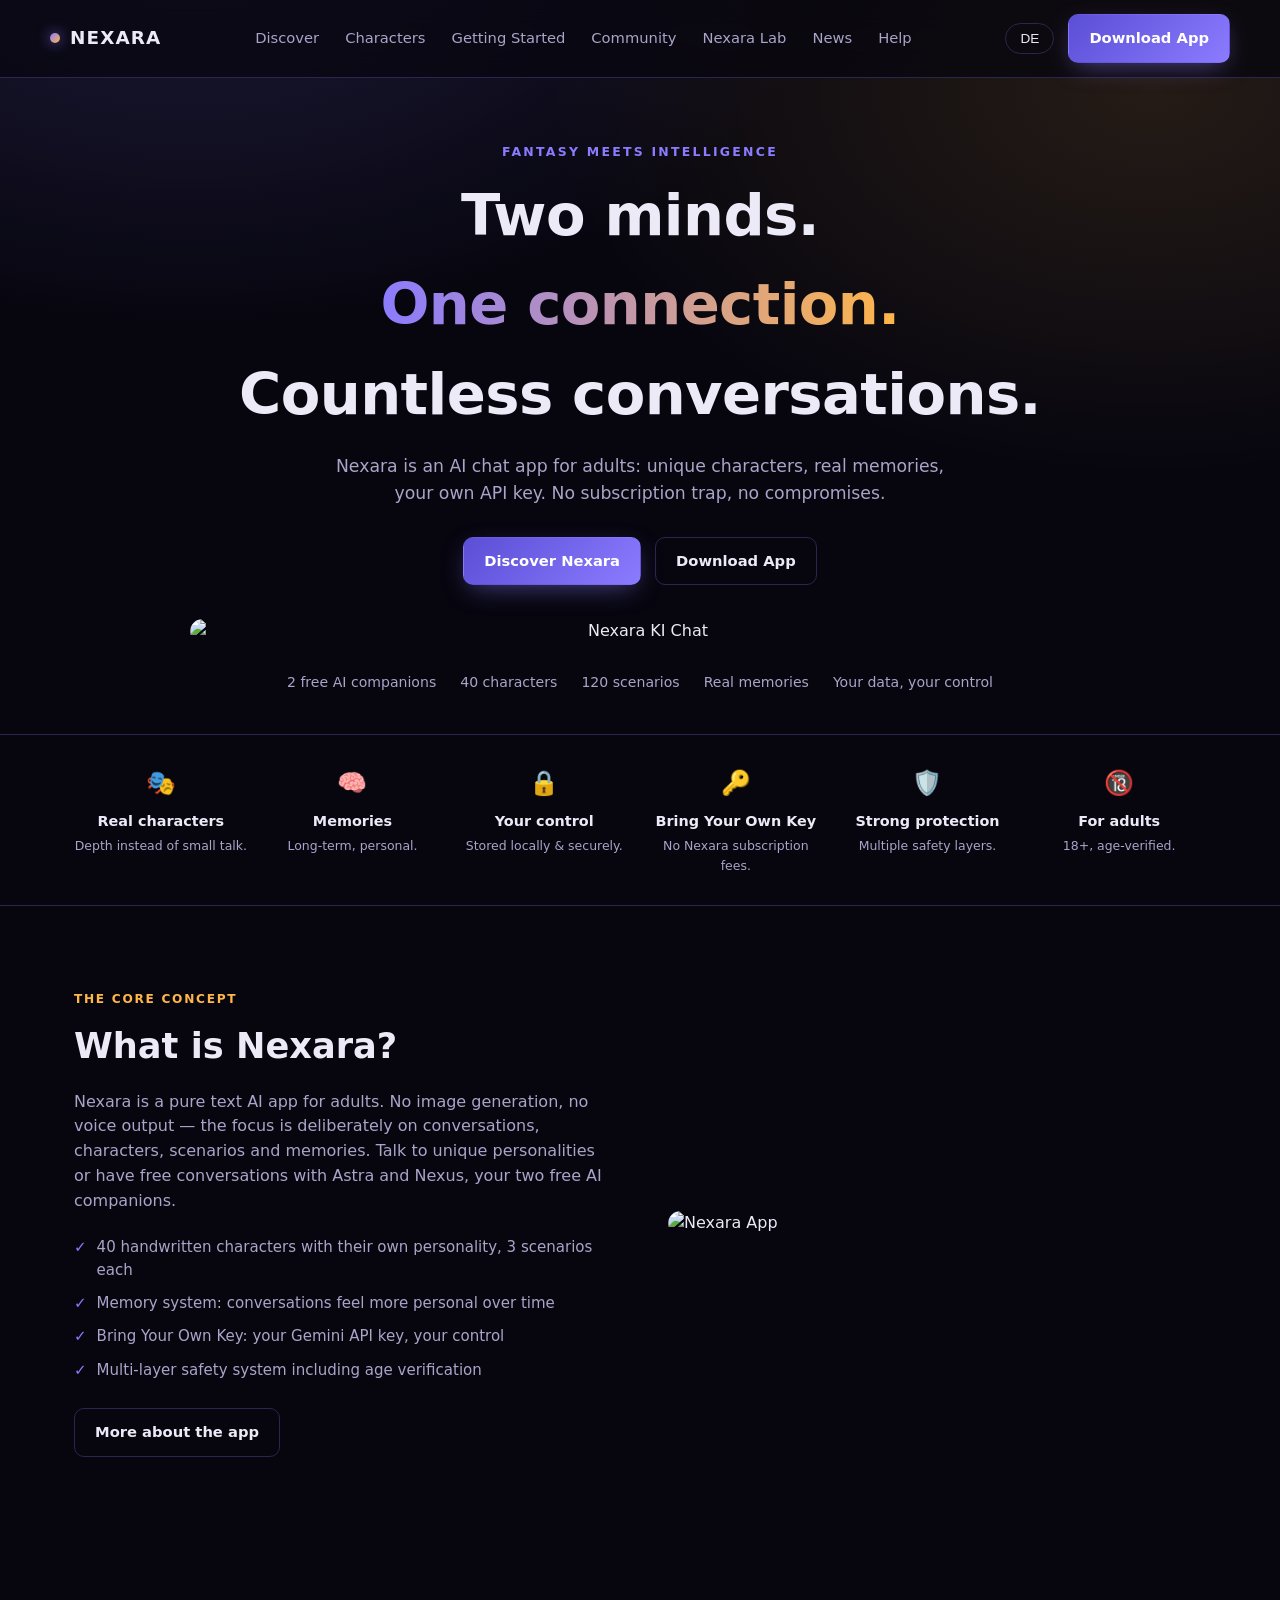
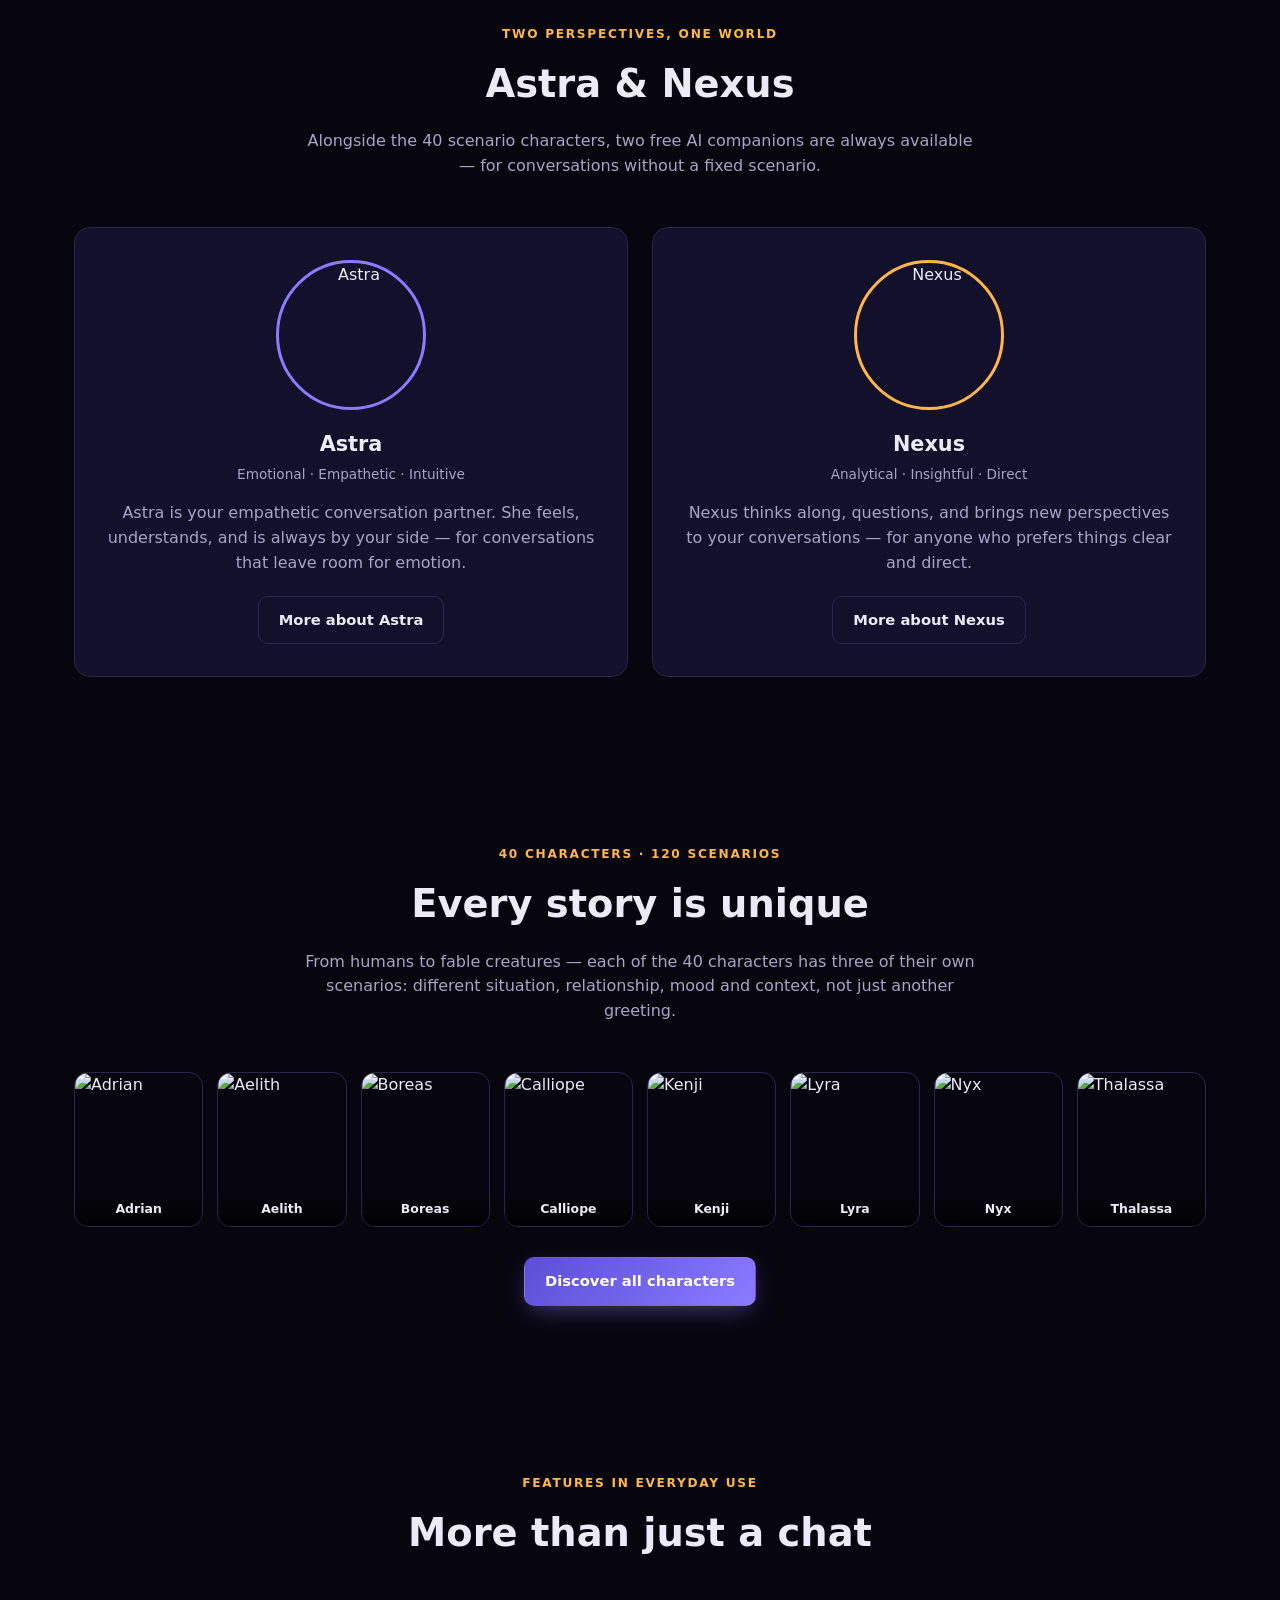
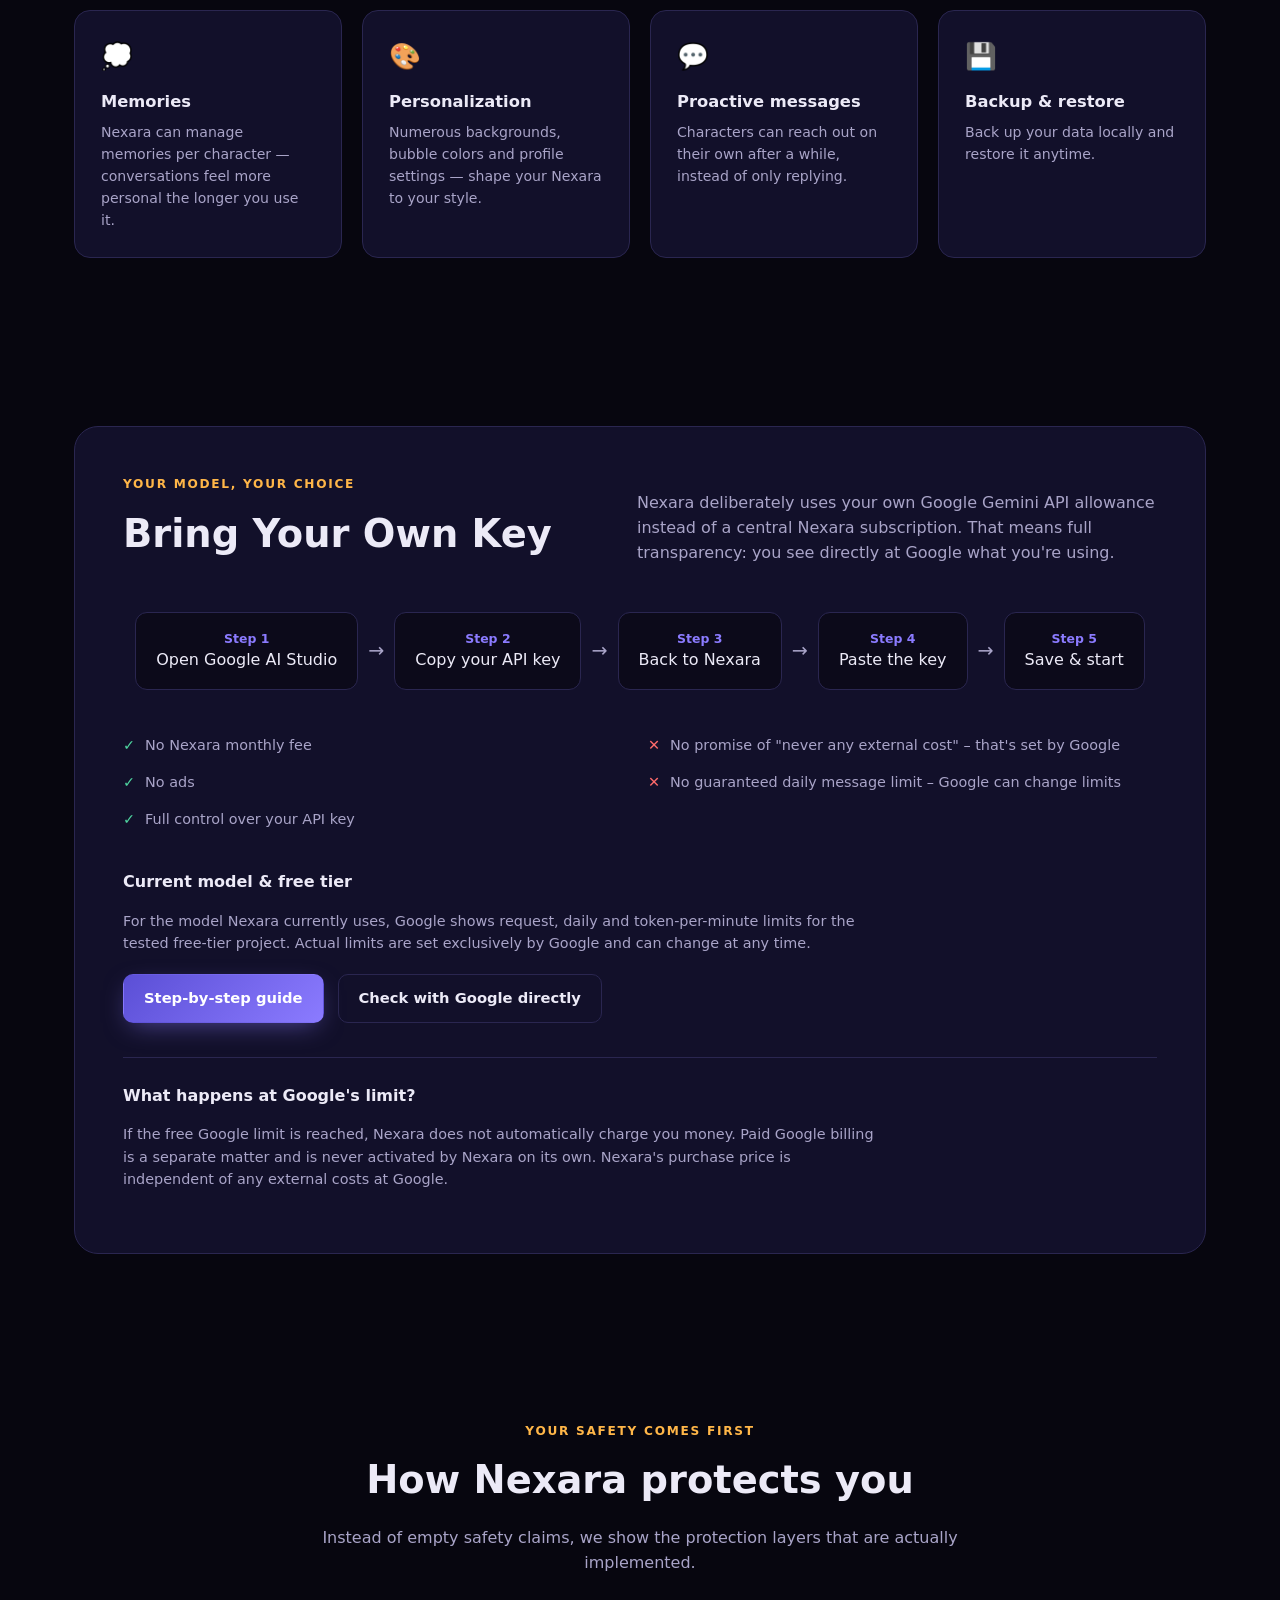
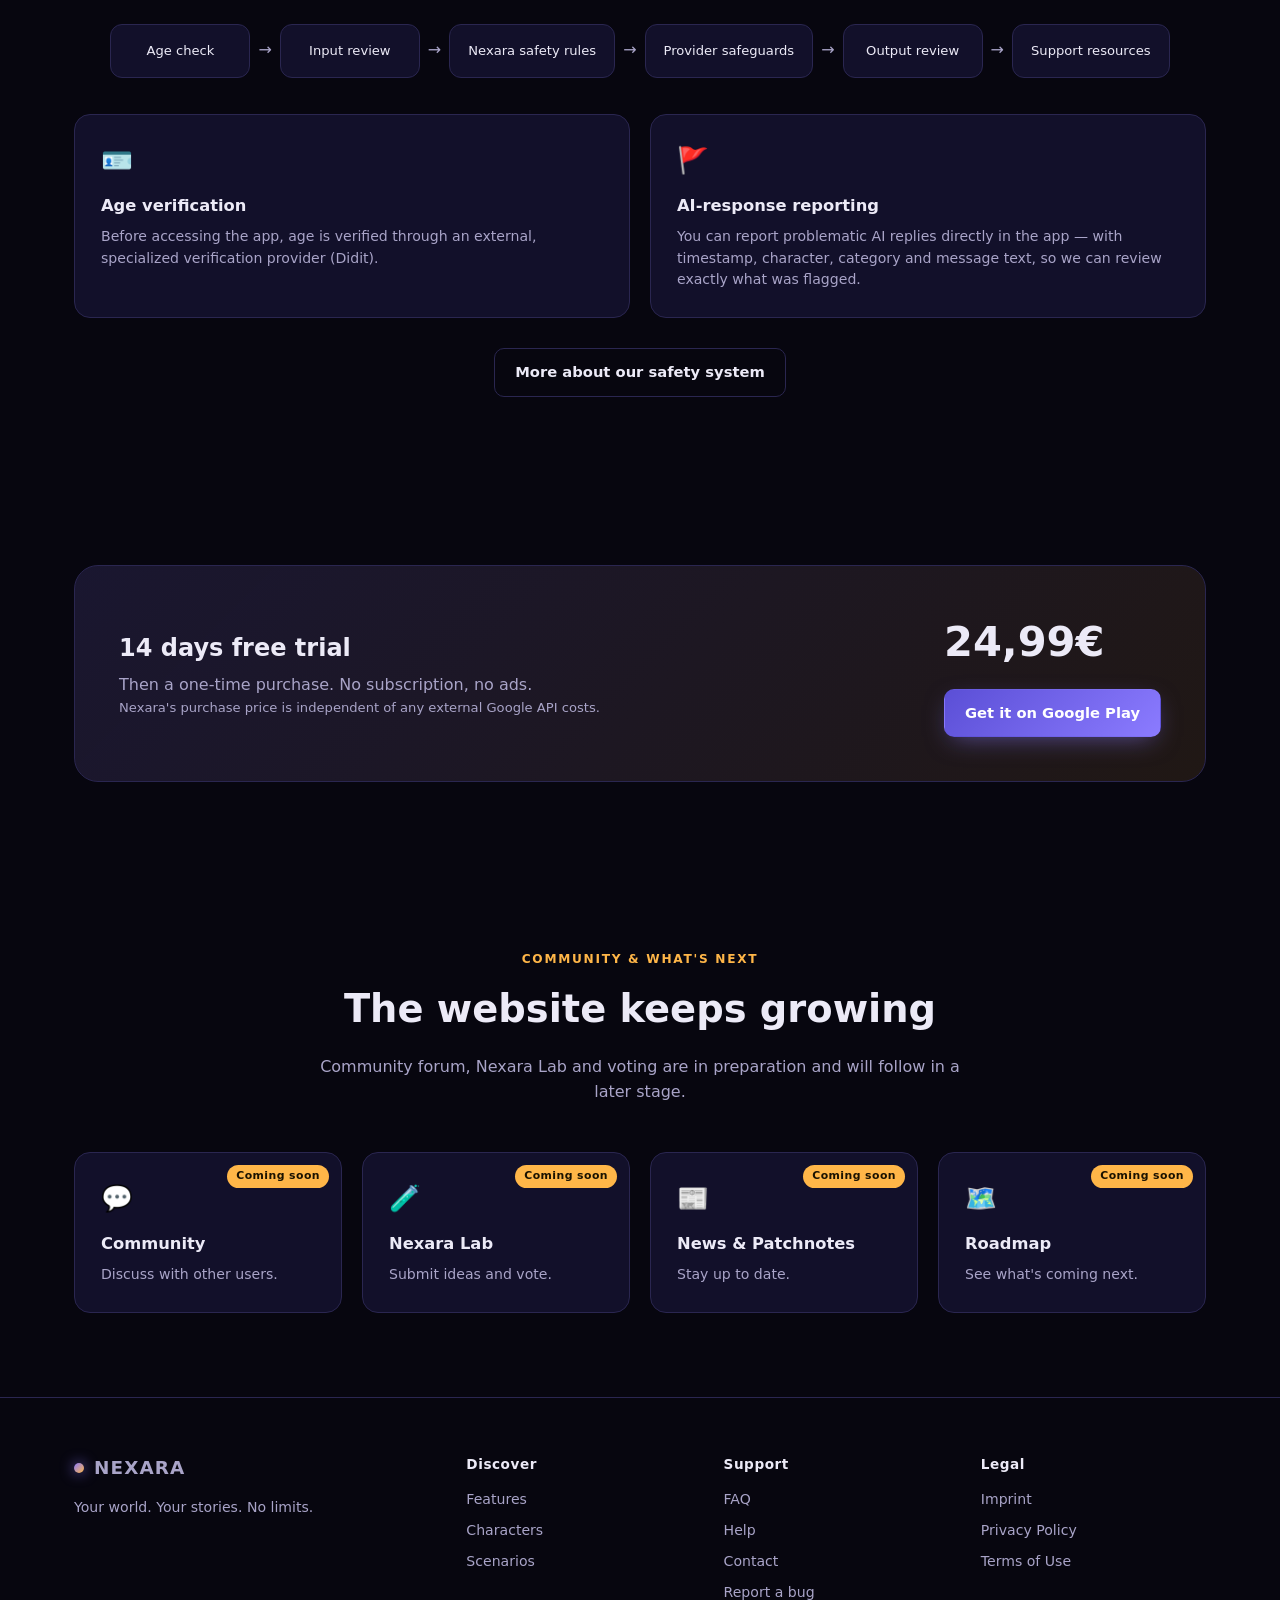
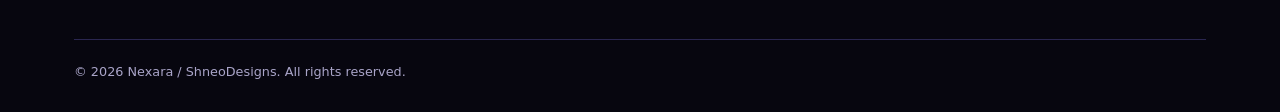
==== index.html @ d9da6be7 "Add files via upload" ====
<!DOCTYPE html>
<html lang="de">
<head>
<meta charset="UTF-8" />
<meta name="viewport" content="width=device-width, initial-scale=1.0" />
<title>Nexara KI Chat — Zwei Bewusstseine. Eine Verbindung.</title>
<meta name="description" content="Nexara ist eine KI-Chat-App für Erwachsene: 40 einzigartige Charaktere, echte Erinnerungen, dein eigener API-Key. Keine Abo-Falle, keine Kompromisse." />
<link rel="stylesheet" href="style.css" />
</head>
<body>

<!-- ================= HEADER ================= -->
<header>
  <div class="wrap nav">
    <a href="#top" class="brand"><span class="dot"></span>NEXARA</a>
    <nav class="navlinks" id="navlinks">
      <a href="#was-ist-nexara" data-i18n="nav_entdecken">Entdecken</a>
      <a href="#charaktere" data-i18n="nav_charaktere">Charaktere</a>
      <a href="#byok" data-i18n="nav_erstesch">Erste Schritte</a>
      <a href="#community" data-i18n="nav_community">Community</a>
      <a href="#community" data-i18n="nav_lab">Nexara Lab</a>
      <a href="#community" data-i18n="nav_news">News</a>
      <a href="#byok" data-i18n="nav_hilfe">Hilfe</a>
    </nav>
    <div class="navright">
      <button class="langbtn" data-lang-toggle onclick="nexaraToggleLang()">EN</button>
      <a href="#preis" class="btn btn-primary" data-i18n="nav_download">App herunterladen</a>
      <button class="burger" aria-label="Menu" onclick="document.getElementById('navlinks').classList.toggle('open')">☰</button>
    </div>
  </div>
</header>

<main id="top">

  <!-- ================= HERO ================= -->
  <section class="hero">
    <div class="wrap">
      <div class="eyebrow" data-i18n="hero_eyebrow">Fantasie trifft Intelligenz</div>
      <h1 class="title">
        <span data-i18n="hero_title_1">Zwei Bewusstseine.</span><br/>
        <span class="grad" data-i18n="hero_title_2">Eine Verbindung.</span><br/>
        <span data-i18n="hero_title_3">Unzählige Gespräche.</span>
      </h1>
      <p class="lead" data-i18n="hero_lead">Nexara ist eine KI-Chat-App für Erwachsene: einzigartige Charaktere, echte Erinnerungen, dein eigener API-Key. Keine Abo-Falle, keine Kompromisse.</p>
      <div class="hero-ctas">
        <a href="#was-ist-nexara" class="btn btn-primary" data-i18n="hero_cta_discover">Nexara entdecken</a>
        <a href="#preis" class="btn btn-ghost" data-i18n="hero_cta_download">App herunterladen</a>
      </div>
      <div class="hero-art">
        <img src="assets/hero-de.webp" data-i18n-src-de="assets/hero-de.webp" data-i18n-src-en="assets/hero-en.webp" alt="Nexara KI Chat" />
      </div>
      <div class="hero-facts">
        <span data-i18n="hero_fact_companions">2 freie KI-Gesprächspartner</span>
        <span data-i18n="hero_fact_characters">40 Charaktere</span>
        <span data-i18n="hero_fact_scenarios">120 Szenarien</span>
        <span data-i18n="hero_fact_memory">Echte Erinnerungen</span>
        <span data-i18n="hero_fact_control">Deine Daten, deine Kontrolle</span>
      </div>
    </div>
  </section>

  <!-- ================= FEATURE STRIP ================= -->
  <section class="strip">
    <div class="wrap strip-grid">
      <div class="strip-item"><div class="ic">🎭</div><h4 data-i18n="strip_1_h">Echte Charaktere</h4><p data-i18n="strip_1_p">Tiefe statt Small Talk.</p></div>
      <div class="strip-item"><div class="ic">🧠</div><h4 data-i18n="strip_2_h">Erinnerungen</h4><p data-i18n="strip_2_p">Langfristig, persönlich.</p></div>
      <div class="strip-item"><div class="ic">🔒</div><h4 data-i18n="strip_3_h">Deine Kontrolle</h4><p data-i18n="strip_3_p">Lokal & sicher gespeichert.</p></div>
      <div class="strip-item"><div class="ic">🔑</div><h4 data-i18n="strip_4_h">Bring Your Own Key</h4><p data-i18n="strip_4_p">Keine Nexara-Abogebühren.</p></div>
      <div class="strip-item"><div class="ic">🛡️</div><h4 data-i18n="strip_5_h">Strenger Schutz</h4><p data-i18n="strip_5_p">Mehrere Sicherheitsebenen.</p></div>
      <div class="strip-item"><div class="ic">🔞</div><h4 data-i18n="strip_6_h">Für Erwachsene</h4><p data-i18n="strip_6_p">18+, altersverifiziert.</p></div>
    </div>
  </section>

  <!-- ================= WAS IST NEXARA ================= -->
  <section class="section" id="was-ist-nexara">
    <div class="wrap split">
      <div>
        <div class="kicker" data-i18n="what_kicker">Das Grundkonzept</div>
        <h2 data-i18n="what_h">Was ist Nexara?</h2>
        <p data-i18n="what_p">Nexara ist eine reine Text-KI-App für Erwachsene. Keine Bildgenerierung, keine Sprachausgabe – der Fokus liegt bewusst auf Gesprächen, Charakteren, Szenarien und Erinnerungen. Du sprichst mit einzigartigen Persönlichkeiten oder führst freie Gespräche mit Astra und Nexus, deinen beiden freien KI-Begleitern.</p>
        <ul class="checklist">
          <li data-i18n="what_li_1">40 handgeschriebene Charaktere mit eigener Persönlichkeit, je 3 Szenarien</li>
          <li data-i18n="what_li_2">Erinnerungssystem: Gespräche wirken über längere Nutzung persönlicher</li>
          <li data-i18n="what_li_3">Bring Your Own Key: dein Gemini-API-Key, deine Kontrolle</li>
          <li data-i18n="what_li_4">Mehrstufiges Sicherheitssystem inkl. Altersverifikation</li>
        </ul>
        <a href="#funktionen" class="btn btn-ghost" data-i18n="what_cta">Mehr über die App</a>
      </div>
      <div>
        <img src="assets/astra.webp" alt="Nexara App" style="border-radius:20px;" />
      </div>
    </div>
  </section>

  <!-- ================= ASTRA & NEXUS DUO ================= -->
  <section class="section">
    <div class="wrap">
      <div class="section-head">
        <div class="kicker" data-i18n="duo_kicker">Zwei Perspektiven, eine Welt</div>
        <h2 class="h" data-i18n="duo_h">Astra & Nexus</h2>
        <p data-i18n="duo_p">Neben den 40 Szenario-Charakteren stehen dir zwei freie KI-Gesprächspartner jederzeit zur Verfügung – für Gespräche ganz ohne festes Szenario.</p>
      </div>
      <div class="duo">
        <div class="duo-card astra">
          <img src="assets/astra.webp" alt="Astra" />
          <h3>Astra</h3>
          <div class="tag" data-i18n="astra_tag">Emotional · Empathisch · Intuitiv</div>
          <p data-i18n="astra_p">Astra ist deine einfühlsame Gesprächspartnerin. Sie fühlt, versteht und ist immer an deiner Seite – für Gespräche, die Raum für Gefühle lassen.</p>
          <a href="#" class="btn btn-ghost" data-i18n="duo_cta_astra">Mehr über Astra</a>
        </div>
        <div class="duo-card nexus">
          <img src="assets/nexus.webp" alt="Nexus" />
          <h3>Nexus</h3>
          <div class="tag" data-i18n="nexus_tag">Analytisch · Tiefgründig · Direkt</div>
          <p data-i18n="nexus_p">Nexus denkt mit, hinterfragt und bringt neue Perspektiven in eure Gespräche – für alle, die es lieber klar und direkt mögen.</p>
          <a href="#" class="btn btn-ghost" data-i18n="duo_cta_nexus">Mehr über Nexus</a>
        </div>
      </div>
    </div>
  </section>

  <!-- ================= CHARACTER GALLERY ================= -->
  <section class="section" id="charaktere">
    <div class="wrap">
      <div class="section-head">
        <div class="kicker" data-i18n="gal_kicker">40 Charaktere · 120 Szenarien</div>
        <h2 class="h" data-i18n="gal_h">Jede Geschichte einzigartig</h2>
        <p data-i18n="gal_p">Von Menschen bis Fabelwesen – jeder der 40 Charaktere hat drei eigene Szenarien: unterschiedliche Situation, Beziehung, Stimmung und Gesprächskontext, nicht nur ein anderer Begrüßungssatz.</p>
      </div>
      <div class="gallery">
        <div class="gcard"><img src="assets/characters/adrian.webp" alt="Adrian" /><div class="name">Adrian</div></div>
        <div class="gcard"><img src="assets/characters/aelith.webp" alt="Aelith" /><div class="name">Aelith</div></div>
        <div class="gcard"><img src="assets/characters/boreas.webp" alt="Boreas" /><div class="name">Boreas</div></div>
        <div class="gcard"><img src="assets/characters/calliope.webp" alt="Calliope" /><div class="name">Calliope</div></div>
        <div class="gcard"><img src="assets/characters/kenji.webp" alt="Kenji" /><div class="name">Kenji</div></div>
        <div class="gcard"><img src="assets/characters/lyra.webp" alt="Lyra" /><div class="name">Lyra</div></div>
        <div class="gcard"><img src="assets/characters/nyx.webp" alt="Nyx" /><div class="name">Nyx</div></div>
        <div class="gcard"><img src="assets/characters/thalassa.webp" alt="Thalassa" /><div class="name">Thalassa</div></div>
      </div>
      <div class="center">
        <a href="#" class="btn btn-primary" data-i18n="gal_cta">Alle Charaktere entdecken</a>
      </div>
    </div>
  </section>

  <!-- ================= APP FEATURES ================= -->
  <section class="section" id="funktionen">
    <div class="wrap">
      <div class="section-head">
        <div class="kicker" data-i18n="feat_kicker">Funktionen im Alltag</div>
        <h2 class="h" data-i18n="feat_h">Mehr als nur ein Chat</h2>
      </div>
      <div class="cards4">
        <div class="card"><div class="ic">💭</div><h4 data-i18n="feat_1_h">Erinnerungen</h4><p data-i18n="feat_1_p">Nexara kann Erinnerungen zu Charakteren verwalten – Gespräche wirken dadurch über längere Nutzung persönlicher.</p></div>
        <div class="card"><div class="ic">🎨</div><h4 data-i18n="feat_2_h">Personalisierung</h4><p data-i18n="feat_2_p">Zahlreiche Hintergründe, Sprechblasenfarben und Profileinstellungen – gestalte dein Nexara nach deinem Stil.</p></div>
        <div class="card"><div class="ic">💬</div><h4 data-i18n="feat_3_h">Proaktive Nachrichten</h4><p data-i18n="feat_3_p">Charaktere können sich nach einer Weile von selbst melden, statt nur zu antworten.</p></div>
        <div class="card"><div class="ic">💾</div><h4 data-i18n="feat_4_h">Backup & Wiederherstellung</h4><p data-i18n="feat_4_p">Deine Daten lokal sichern und jederzeit wiederherstellen.</p></div>
      </div>
    </div>
  </section>

  <!-- ================= BYOK ================= -->
  <section class="section" id="byok">
    <div class="wrap">
      <div class="byok">
        <div class="byok-top">
          <div>
            <div class="kicker" data-i18n="byok_kicker">Dein Modell, deine Entscheidung</div>
            <h2 class="h" data-i18n="byok_h">Bring Your Own Key</h2>
          </div>
          <p data-i18n="byok_p">Nexara nutzt bewusst dein eigenes Google-Gemini-API-Guthaben statt eines zentralen Nexara-Abos. Das bedeutet volle Transparenz: du siehst direkt bei Google, was du nutzt.</p>
        </div>

        <div class="flow">
          <div class="step"><div class="n" data-i18n="byok_step1_n">Schritt 1</div><div data-i18n="byok_step1">Google AI Studio öffnen</div></div>
          <div class="arrow">→</div>
          <div class="step"><div class="n" data-i18n="byok_step2_n">Schritt 2</div><div data-i18n="byok_step2">API-Key kopieren</div></div>
          <div class="arrow">→</div>
          <div class="step"><div class="n" data-i18n="byok_step3_n">Schritt 3</div><div data-i18n="byok_step3">Zurück zu Nexara</div></div>
          <div class="arrow">→</div>
          <div class="step"><div class="n" data-i18n="byok_step4_n">Schritt 4</div><div data-i18n="byok_step4">Key einfügen</div></div>
          <div class="arrow">→</div>
          <div class="step"><div class="n" data-i18n="byok_step5_n">Schritt 5</div><div data-i18n="byok_step5">Speichern & starten</div></div>
        </div>

        <!-- Platzhalter: BYOK-Tutorial-Video wird ganz am Schluss des Projekts ergänzt -->
        <!-- TODO(letzter Schritt): Hier kommt das Erklärvideo "API-Key richtig einrichten" rein -->

        <div class="byok-grid">
          <div>
            <p class="check-ok" data-i18n="byok_ok_1">Keine Nexara-Monatsgebühr</p>
            <p class="check-ok" data-i18n="byok_ok_2">Keine Werbung</p>
            <p class="check-ok" data-i18n="byok_ok_3">Volle Kontrolle über deinen API-Key</p>
          </div>
          <div>
            <p class="check-bad" data-i18n="byok_bad_1">Kein Versprechen "niemals externe Kosten" – das legt Google fest</p>
            <p class="check-bad" data-i18n="byok_bad_2">Kein garantiertes tägliches Nachrichtenlimit – Google kann Limits ändern</p>
          </div>
        </div>

        <h4 data-i18n="byok_limits_h" style="margin:0 0 8px;">Aktuelles Modell & Free-Tier</h4>
        <p style="color:var(--text-dim);font-size:.9rem;max-width:760px;" data-i18n="byok_limits_p">Für das aktuell von Nexara verwendete Modell zeigt Google für das getestete Free-Tier-Projekt derzeit Grenzwerte für Anfragen pro Minute, pro Tag und Tokens pro Minute. Die tatsächlichen Limits werden ausschließlich von Google festgelegt und können sich jederzeit ändern.</p>

        <div class="byok-links" style="margin-top:20px;">
          <a href="#" class="btn btn-primary" data-i18n="byok_cta_guide">Schritt-für-Schritt-Anleitung</a>
          <a href="https://ai.google.dev/gemini-api/docs/rate-limits" target="_blank" rel="noopener" class="btn btn-ghost" data-i18n="byok_cta_google">Bei Google nachlesen</a>
        </div>

        <div style="margin-top:34px;border-top:1px solid var(--border);padding-top:26px;">
          <h4 data-i18n="byok_costs_h" style="margin:0 0 8px;">Was passiert bei erreichtem Google-Limit?</h4>
          <p style="color:var(--text-dim);font-size:.9rem;max-width:760px;" data-i18n="byok_costs_p">Ist das kostenlose Google-Limit erreicht, bucht Nexara nicht automatisch Geld ab. Eine kostenpflichtige Google-Abrechnung (Paid Tier) ist ein separates Thema und wird von Nexara nicht selbstständig aktiviert. Der Nexara-Kaufpreis ist unabhängig von möglichen externen Kosten bei Google.</p>
        </div>
      </div>
    </div>
  </section>

  <!-- ================= SECURITY ================= -->
  <section class="section" id="sicherheit">
    <div class="wrap">
      <div class="section-head">
        <div class="kicker" data-i18n="sec_kicker">Dein Schutz hat Priorität</div>
        <h2 class="h" data-i18n="sec_h">Wie Nexara dich schützt</h2>
        <p data-i18n="sec_p">Statt leerer Sicherheitsversprechen zeigen wir die tatsächlich implementierten Schutzebenen.</p>
      </div>

      <div class="chain">
        <div class="node" data-i18n="sec_n1">Altersprüfung</div><div class="conn">→</div>
        <div class="node" data-i18n="sec_n2">Eingabeprüfung</div><div class="conn">→</div>
        <div class="node" data-i18n="sec_n3">Nexara-Sicherheitsregeln</div><div class="conn">→</div>
        <div class="node" data-i18n="sec_n4">Provider-Schutzmechanismen</div><div class="conn">→</div>
        <div class="node" data-i18n="sec_n5">Ausgabeprüfung</div><div class="conn">→</div>
        <div class="node" data-i18n="sec_n6">Hilfsangebote</div>
      </div>

      <div class="cards2">
        <div class="card">
          <div class="ic">🪪</div>
          <h4 data-i18n="sec_card1_h">Altersverifikation</h4>
          <p data-i18n="sec_card1_p">Vor dem Zugang zur App erfolgt eine Altersprüfung über einen externen, spezialisierten Verifikationsanbieter (Didit).</p>
        </div>
        <div class="card">
          <div class="ic">🚩</div>
          <h4 data-i18n="sec_card2_h">Meldesystem für KI-Antworten</h4>
          <p data-i18n="sec_card2_p">Du kannst problematische KI-Antworten direkt in der App melden – mit Zeitstempel, Charakter, Kategorie und Nachrichtentext, damit wir nachvollziehen können, was beanstandet wurde.</p>
        </div>
      </div>

      <div class="center" style="margin-top:30px;">
        <a href="#" class="btn btn-ghost" data-i18n="sec_cta">Mehr über unser Sicherheitssystem</a>
      </div>
    </div>
  </section>

  <!-- ================= PRICING ================= -->
  <section class="section" id="preis">
    <div class="wrap">
      <div class="price-box">
        <div class="price-left">
          <h3 data-i18n="price_h">14 Tage kostenlos testen</h3>
          <p data-i18n="price_p">Danach einmalig kaufen. Kein Abo, keine Werbung.</p>
          <p class="price-note" data-i18n="price_note">Nexara-Kaufpreis unabhängig von möglichen externen Google-API-Kosten.</p>
        </div>
        <div>
          <div class="price-num">24,99€</div>
          <a href="#" class="btn btn-primary" style="margin-top:14px;" data-i18n="price_cta">Jetzt bei Google Play</a>
        </div>
      </div>
    </div>
  </section>

  <!-- ================= COMMUNITY TEASER ================= -->
  <section class="section" id="community">
    <div class="wrap">
      <div class="section-head">
        <div class="kicker" data-i18n="comm_kicker">Community & Ausblick</div>
        <h2 class="h" data-i18n="comm_h">Die Website wächst mit</h2>
        <p data-i18n="comm_p">Community-Forum, Nexara Lab und Abstimmungen sind in Vorbereitung und folgen in einer späteren Ausbaustufe.</p>
      </div>
      <div class="cards4">
        <div class="card" style="position:relative;">
          <span class="soon" data-i18n="comm_soon">Bald verfügbar</span>
          <div class="ic">💬</div><h4 data-i18n="comm_1_h">Community</h4><p data-i18n="comm_1_p">Diskutiere mit anderen Nutzern.</p>
        </div>
        <div class="card" style="position:relative;">
          <span class="soon" data-i18n="comm_soon">Bald verfügbar</span>
          <div class="ic">🧪</div><h4 data-i18n="comm_2_h">Nexara Lab</h4><p data-i18n="comm_2_p">Reiche Ideen ein und stimme ab.</p>
        </div>
        <div class="card" style="position:relative;">
          <span class="soon" data-i18n="comm_soon">Bald verfügbar</span>
          <div class="ic">📰</div><h4 data-i18n="comm_3_h">News & Patchnotes</h4><p data-i18n="comm_3_p">Bleib auf dem neuesten Stand.</p>
        </div>
        <div class="card" style="position:relative;">
          <span class="soon" data-i18n="comm_soon">Bald verfügbar</span>
          <div class="ic">🗺️</div><h4 data-i18n="comm_4_h">Roadmap</h4><p data-i18n="comm_4_p">Sieh, was als Nächstes kommt.</p>
        </div>
      </div>
    </div>
  </section>

</main>

<!-- ================= FOOTER ================= -->
<footer>
  <div class="wrap">
    <div class="fgrid">
      <div>
        <div class="brand" style="margin-bottom:10px;"><span class="dot"></span>NEXARA</div>
        <p data-i18n="foot_tagline">Deine Welt. Deine Geschichten. Keine Grenzen.</p>
      </div>
      <div>
        <h5 data-i18n="foot_nav_h">Entdecken</h5>
        <ul>
          <li><a href="#funktionen" data-i18n="foot_features">Features</a></li>
          <li><a href="#charaktere" data-i18n="foot_characters">Charaktere</a></li>
          <li><a href="#charaktere" data-i18n="foot_scenarios">Szenarien</a></li>
        </ul>
      </div>
      <div>
        <h5 data-i18n="foot_support_h">Support</h5>
        <ul>
          <li><a href="#" data-i18n="foot_faq">FAQ</a></li>
          <li><a href="#byok" data-i18n="foot_help">Hilfe</a></li>
          <li><a href="mailto:shneodesigns@gmail.com" data-i18n="foot_contact">Kontakt</a></li>
          <li><a href="#" data-i18n="foot_bug">Fehler melden</a></li>
        </ul>
      </div>
      <div>
        <h5 data-i18n="foot_legal_h">Rechtliches</h5>
        <ul>
          <li><a href="https://braineatersunx3.github.io/nexara-legal/impressum.html" data-i18n="foot_impressum">Impressum</a></li>
          <li><a href="https://braineatersunx3.github.io/nexara-legal/datenschutz.html" data-i18n="foot_privacy">Datenschutz</a></li>
          <li><a href="https://braineatersunx3.github.io/nexara-legal/nutzungsbedingungen.html" data-i18n="foot_terms">Nutzungsbedingungen</a></li>
        </ul>
      </div>
    </div>
    <div class="fbottom">
      <span data-i18n="foot_rights">© 2026 Nexara / ShneoDesigns. Alle Rechte vorbehalten.</span>
    </div>
  </div>
</footer>

<script src="i18n.js"></script>
<script>
  document.getElementById('navlinks').querySelectorAll('a').forEach(function(a){
    a.addEventListener('click', function(){
      document.getElementById('navlinks').classList.remove('open');
    });
  });
</script>
</body>
</html>
---- style.css ----
:root{
  --bg:#07060f;
  --bg-alt:#0c0a1a;
  --panel:#12102490;
  --panel-solid:#12102a;
  --border:#2a2650;
  --text:#eceaf7;
  --text-dim:#a9a4c8;
  --astra:#8b7bff;
  --astra-2:#5b4fd6;
  --nexus:#ffb648;
  --nexus-2:#e08a1e;
  --radius:16px;
  --maxw:1180px;
}
*{box-sizing:border-box}
html{scroll-behavior:smooth}
body{
  margin:0;
  background:var(--bg);
  color:var(--text);
  font-family:"Segoe UI",system-ui,-apple-system,"Helvetica Neue",Arial,sans-serif;
  line-height:1.55;
  overflow-x:hidden;
}
img{max-width:100%;display:block}
a{color:inherit;text-decoration:none}
.wrap{max-width:var(--maxw);margin:0 auto;padding:0 24px}
section{position:relative}

/* background cosmic glow, reused across sections */
body::before{
  content:"";
  position:fixed;inset:0;
  background:
    radial-gradient(1100px 700px at 15% -10%, rgba(139,123,255,.18), transparent 60%),
    radial-gradient(1100px 700px at 90% 10%, rgba(255,182,72,.12), transparent 55%),
    var(--bg);
  z-index:-1;
}

/* ---------- Header ---------- */
header{
  position:sticky;top:0;z-index:50;
  backdrop-filter:blur(14px);
  background:rgba(7,6,15,.72);
  border-bottom:1px solid var(--border);
}
.nav{display:flex;align-items:center;justify-content:space-between;padding:14px 0}
.brand{display:flex;align-items:center;gap:10px;font-weight:700;letter-spacing:.06em;font-size:1.15rem}
.brand .dot{width:10px;height:10px;border-radius:50%;
  background:linear-gradient(135deg,var(--astra),var(--nexus));
  box-shadow:0 0 14px rgba(139,123,255,.8)}
.navlinks{display:flex;gap:26px;font-size:.92rem;color:var(--text-dim)}
.navlinks a:hover{color:var(--text)}
.navright{display:flex;align-items:center;gap:14px}
.langbtn{background:transparent;border:1px solid var(--border);color:var(--text);
  border-radius:999px;padding:7px 14px;font-size:.85rem;cursor:pointer}
.langbtn:hover{border-color:var(--astra)}
.btn{display:inline-flex;align-items:center;gap:8px;border-radius:10px;padding:12px 20px;
  font-weight:600;font-size:.92rem;cursor:pointer;border:1px solid transparent}
.btn-primary{background:linear-gradient(135deg,var(--astra-2),var(--astra));color:#fff;
  box-shadow:0 8px 26px -8px rgba(139,123,255,.55)}
.btn-primary:hover{filter:brightness(1.08)}
.btn-ghost{background:transparent;border:1px solid var(--border);color:var(--text)}
.btn-ghost:hover{border-color:var(--text-dim)}
.burger{display:none;background:none;border:none;color:var(--text);font-size:1.5rem;cursor:pointer}

/* ---------- Hero ---------- */
.hero{padding:64px 0 40px;text-align:center}
.hero-art{position:relative;max-width:900px;margin:0 auto 28px;border-radius:24px;overflow:hidden;
  box-shadow:0 30px 80px -30px rgba(139,123,255,.35)}
.hero-art img{width:100%}
.eyebrow{color:var(--astra);font-weight:700;letter-spacing:.18em;font-size:.78rem;text-transform:uppercase;margin-bottom:10px}
h1.title{font-size:clamp(2.2rem,5vw,3.6rem);margin:0 0 14px;font-weight:800;letter-spacing:-.01em}
.title .grad{background:linear-gradient(90deg,var(--astra),var(--nexus));-webkit-background-clip:text;background-clip:text;color:transparent}
.lead{color:var(--text-dim);font-size:1.08rem;max-width:640px;margin:0 auto 30px}
.hero-ctas{display:flex;gap:14px;justify-content:center;flex-wrap:wrap;margin-bottom:34px}
.hero-facts{display:flex;flex-wrap:wrap;gap:24px;justify-content:center;color:var(--text-dim);font-size:.88rem}
.hero-facts span{display:flex;align-items:center;gap:6px}

/* ---------- feature icon strip ---------- */
.strip{padding:30px 0;border-top:1px solid var(--border);border-bottom:1px solid var(--border)}
.strip-grid{display:grid;grid-template-columns:repeat(6,1fr);gap:18px;text-align:center}
.strip-item .ic{font-size:1.5rem;margin-bottom:8px}
.strip-item h4{margin:0 0 4px;font-size:.9rem}
.strip-item p{margin:0;color:var(--text-dim);font-size:.78rem}

/* ---------- section headings ---------- */
.section{padding:84px 0}
.section-head{text-align:center;max-width:680px;margin:0 auto 48px}
.kicker{color:var(--nexus);font-weight:700;letter-spacing:.14em;font-size:.76rem;text-transform:uppercase;margin-bottom:10px}
h2.h{font-size:clamp(1.7rem,3.4vw,2.4rem);margin:0 0 12px;font-weight:800}
.section-head p{color:var(--text-dim)}

/* ---------- what is nexara ---------- */
.split{display:grid;grid-template-columns:1fr 1fr;gap:56px;align-items:center}
.split img{border-radius:20px}
.split h2{font-size:clamp(1.6rem,3vw,2.2rem);margin:0 0 16px}
.split p{color:var(--text-dim);margin-bottom:22px}
.checklist{list-style:none;padding:0;margin:0 0 26px;display:grid;gap:10px}
.checklist li{display:flex;gap:10px;color:var(--text-dim);font-size:.94rem}
.checklist li::before{content:"✓";color:var(--astra);font-weight:800}

/* ---------- astra/nexus duo ---------- */
.duo{display:grid;grid-template-columns:1fr 1fr;gap:24px}
.duo-card{background:var(--panel-solid);border:1px solid var(--border);border-radius:var(--radius);
  padding:32px;text-align:center}
.duo-card img{width:150px;height:150px;object-fit:cover;border-radius:50%;margin:0 auto 18px;
  border:3px solid var(--border)}
.duo-card.astra img{border-color:var(--astra)}
.duo-card.nexus img{border-color:var(--nexus)}
.duo-card h3{margin:0 0 4px;font-size:1.3rem}
.duo-card .tag{color:var(--text-dim);font-size:.85rem;margin-bottom:14px}
.duo-card p{color:var(--text-dim);margin-bottom:20px}

/* ---------- character gallery ---------- */
.gallery{display:grid;grid-template-columns:repeat(8,1fr);gap:14px}
.gcard{border-radius:14px;overflow:hidden;border:1px solid var(--border);aspect-ratio:1/1.2;position:relative}
.gcard img{width:100%;height:100%;object-fit:cover}
.gcard .name{position:absolute;left:0;right:0;bottom:0;padding:8px;font-size:.78rem;font-weight:700;
  background:linear-gradient(0deg,rgba(0,0,0,.75),transparent);text-align:center}
.center{text-align:center;margin-top:30px}

/* ---------- feature card grid (app features) ---------- */
.cards4{display:grid;grid-template-columns:repeat(4,1fr);gap:20px}
.card{background:var(--panel-solid);border:1px solid var(--border);border-radius:var(--radius);padding:26px}
.card .ic{font-size:1.6rem;margin-bottom:12px}
.card h4{margin:0 0 8px;font-size:1.02rem}
.card p{margin:0;color:var(--text-dim);font-size:.88rem}

/* ---------- BYOK ---------- */
.byok{background:var(--panel-solid);border:1px solid var(--border);border-radius:24px;padding:48px}
.byok-top{display:flex;justify-content:space-between;align-items:flex-start;gap:24px;flex-wrap:wrap;margin-bottom:30px}
.byok-top p{color:var(--text-dim);max-width:520px}
.flow{display:flex;align-items:center;justify-content:center;gap:10px;flex-wrap:wrap;margin:20px 0 30px}
.flow .step{background:var(--bg-alt);border:1px solid var(--border);border-radius:12px;
  padding:16px 20px;text-align:center;min-width:130px}
.flow .step .n{color:var(--astra);font-weight:800;font-size:.78rem}
.flow .arrow{color:var(--text-dim);font-size:1.2rem}
.byok-grid{display:grid;grid-template-columns:1fr 1fr;gap:16px;margin-bottom:26px}
.check-ok,.check-bad{display:flex;gap:10px;align-items:flex-start;font-size:.9rem;color:var(--text-dim)}
.check-ok::before{content:"✓";color:#4fd6a0;font-weight:800}
.check-bad::before{content:"✕";color:#ff6b6b;font-weight:800}
.byok-links{display:flex;gap:14px;flex-wrap:wrap}

/* ---------- security ---------- */
.chain{display:flex;gap:0;flex-wrap:wrap;justify-content:center;margin:36px 0}
.chain .node{background:var(--panel-solid);border:1px solid var(--border);border-radius:12px;
  padding:16px 18px;font-size:.82rem;text-align:center;min-width:140px}
.chain .conn{align-self:center;color:var(--text-dim);padding:0 8px}
.cards2{display:grid;grid-template-columns:1fr 1fr;gap:20px}

/* ---------- pricing ---------- */
.price-box{background:linear-gradient(135deg,rgba(139,123,255,.14),rgba(255,182,72,.10));
  border:1px solid var(--border);border-radius:24px;padding:44px;display:flex;
  justify-content:space-between;align-items:center;flex-wrap:wrap;gap:28px}
.price-left h3{margin:0 0 6px;font-size:1.5rem}
.price-left p{margin:0;color:var(--text-dim)}
.price-num{font-size:2.6rem;font-weight:800}
.price-num small{font-size:1rem;color:var(--text-dim);font-weight:500}
.price-note{color:var(--text-dim);font-size:.82rem;margin-top:6px}

/* ---------- community teaser ---------- */
.soon{position:absolute;top:12px;right:12px;background:var(--nexus);color:#1a1200;
  font-size:.68rem;font-weight:800;padding:3px 9px;border-radius:999px;letter-spacing:.04em}

/* ---------- footer ---------- */
footer{border-top:1px solid var(--border);padding:56px 0 30px;color:var(--text-dim);font-size:.88rem}
.fgrid{display:grid;grid-template-columns:1.6fr 1fr 1fr 1fr;gap:32px;margin-bottom:36px}
.fgrid h5{color:var(--text);margin:0 0 14px;font-size:.85rem;letter-spacing:.04em}
.fgrid ul{list-style:none;padding:0;margin:0;display:grid;gap:9px}
.fgrid a:hover{color:var(--text)}
.fbottom{display:flex;justify-content:space-between;flex-wrap:wrap;gap:10px;
  border-top:1px solid var(--border);padding-top:22px;font-size:.8rem}

/* ---------- responsive ---------- */
@media (max-width:980px){
  .strip-grid{grid-template-columns:repeat(3,1fr)}
  .split,.duo,.cards4,.cards2,.byok-grid,.fgrid{grid-template-columns:1fr}
  .gallery{grid-template-columns:repeat(4,1fr)}
  .navlinks{
    display:none;
    position:absolute;top:100%;left:0;right:0;
    flex-direction:column;gap:0;
    background:rgba(7,6,15,.97);
    border-bottom:1px solid var(--border);
    padding:6px 24px 18px;
  }
  .navlinks a{padding:12px 0;border-bottom:1px solid var(--border)}
  .navlinks a:last-child{border-bottom:none}
  .navlinks.open{display:flex}
  .burger{display:block}
  .price-box{flex-direction:column;text-align:center}
}
@media (max-width:560px){
  .strip-grid{grid-template-columns:repeat(2,1fr)}
  .gallery{grid-template-columns:repeat(3,1fr)}
  .section{padding:56px 0}
  .byok{padding:28px}
}
@media (prefers-reduced-motion: reduce){
  html{scroll-behavior:auto}
}
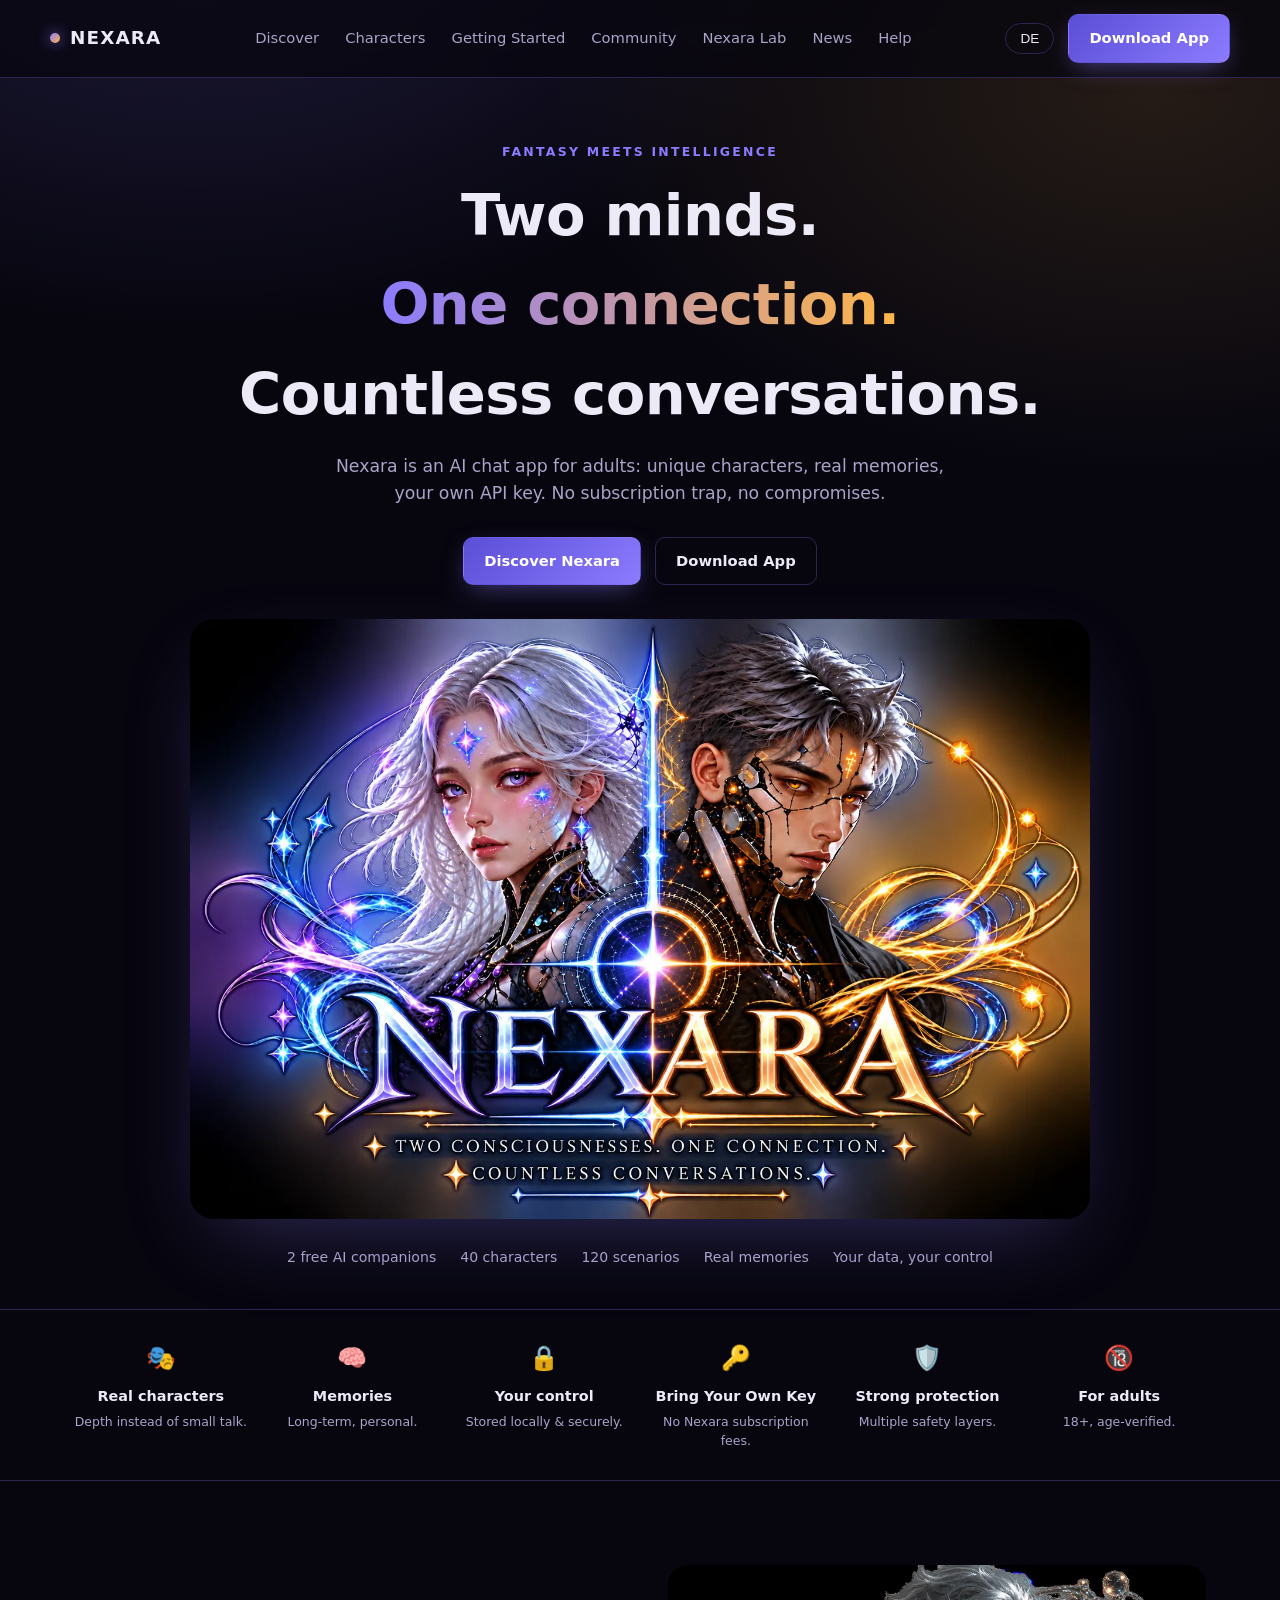
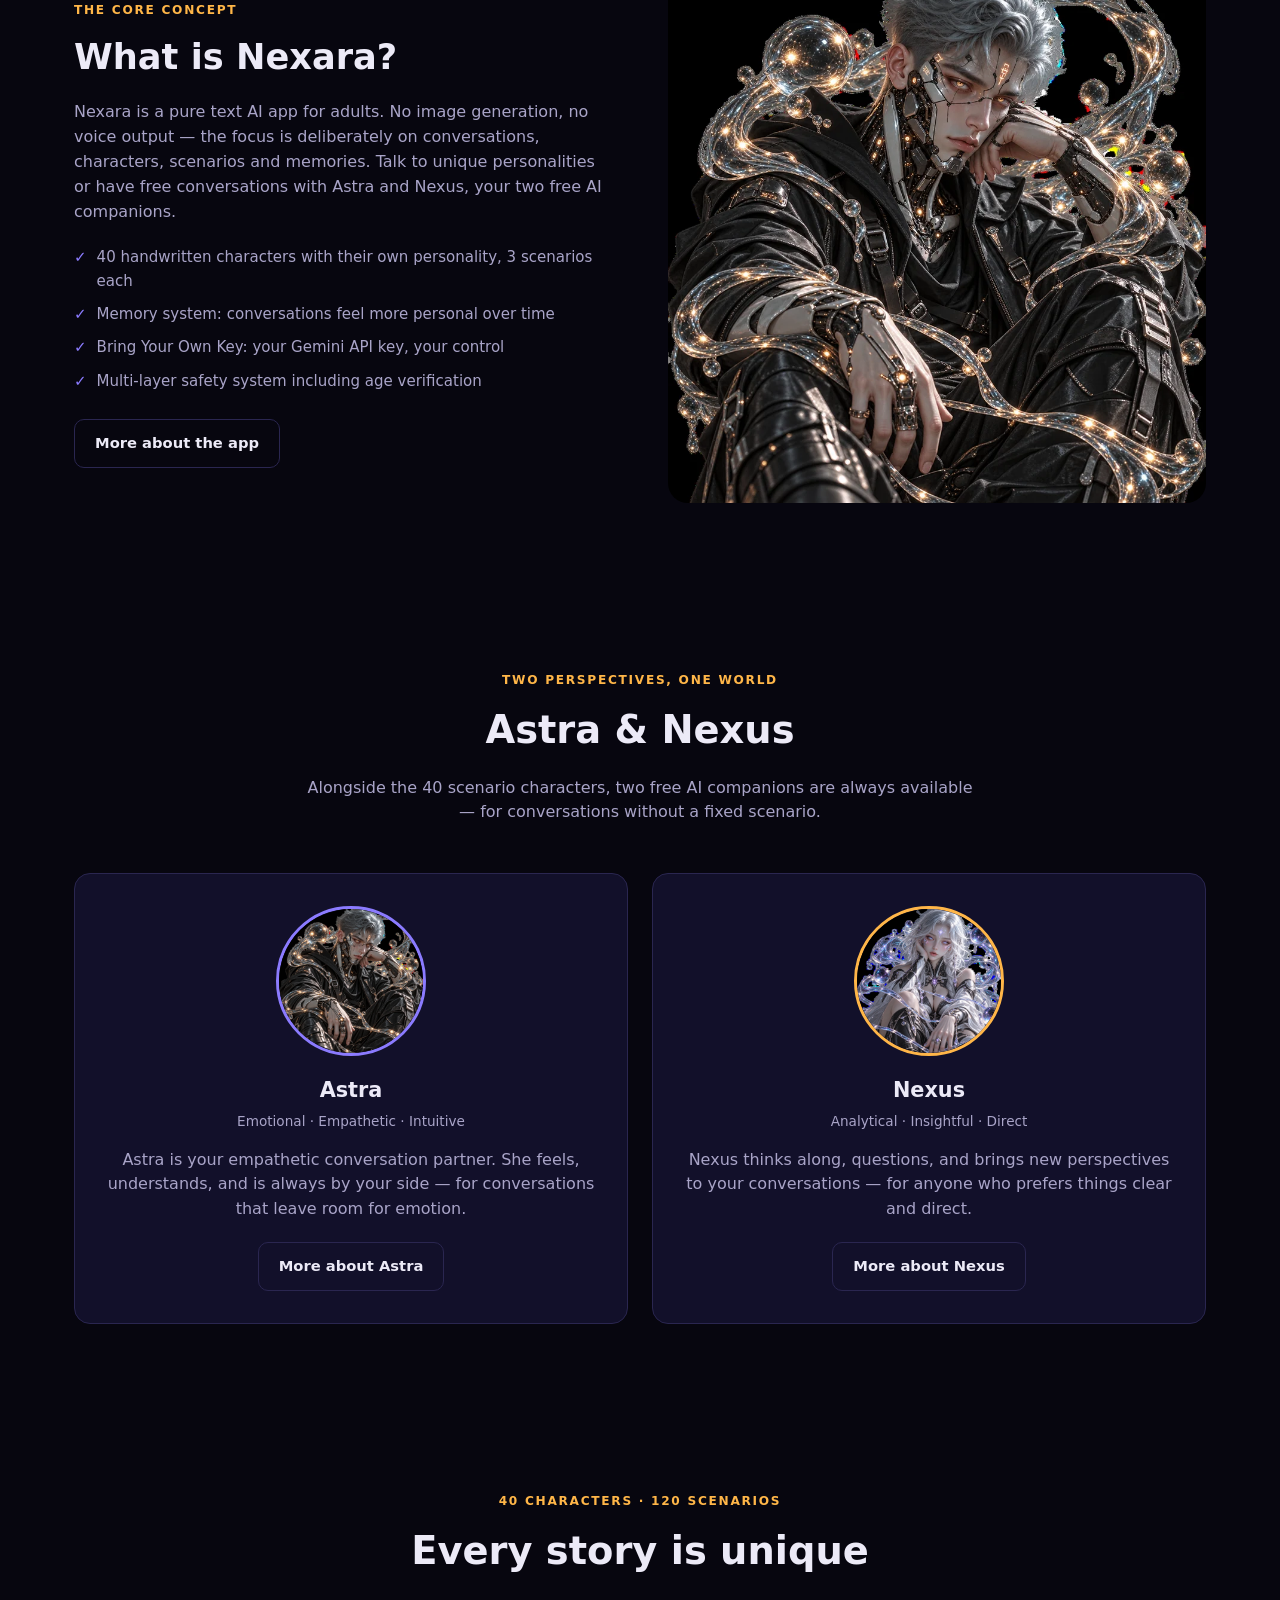
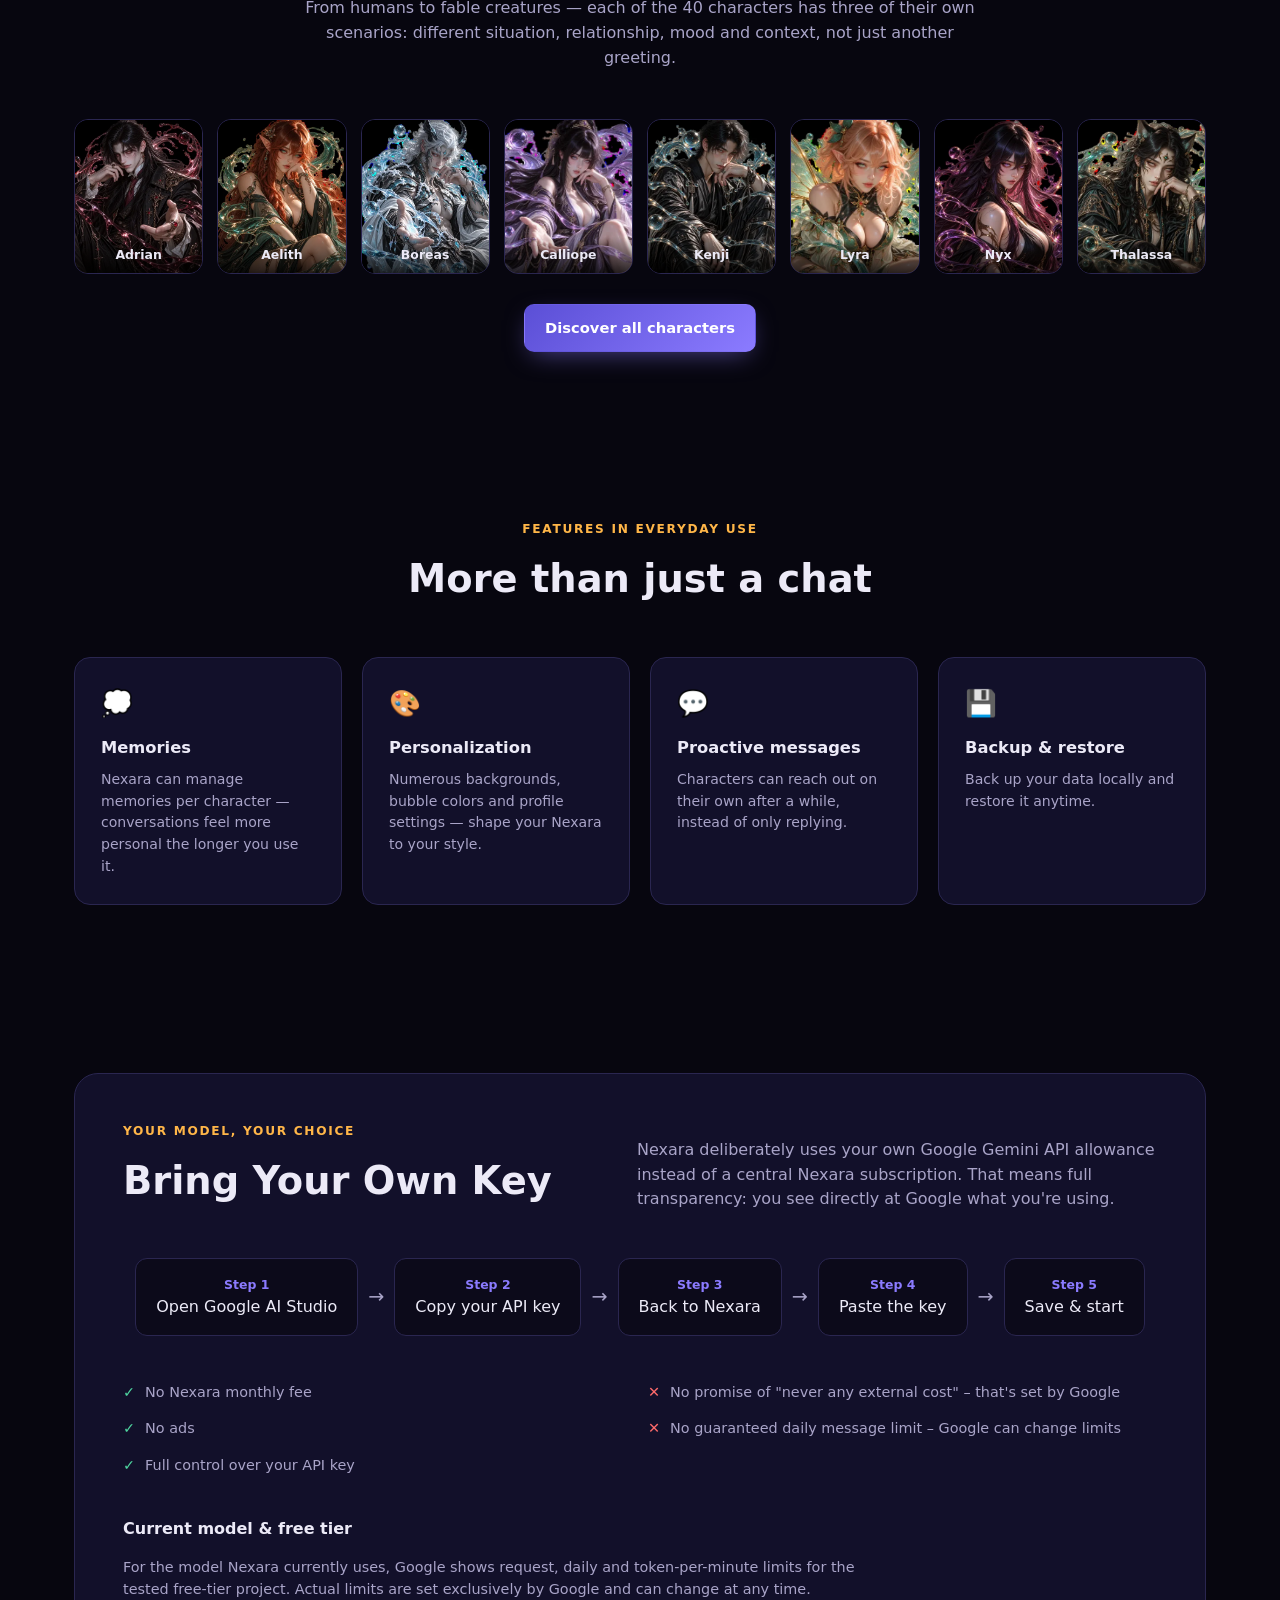
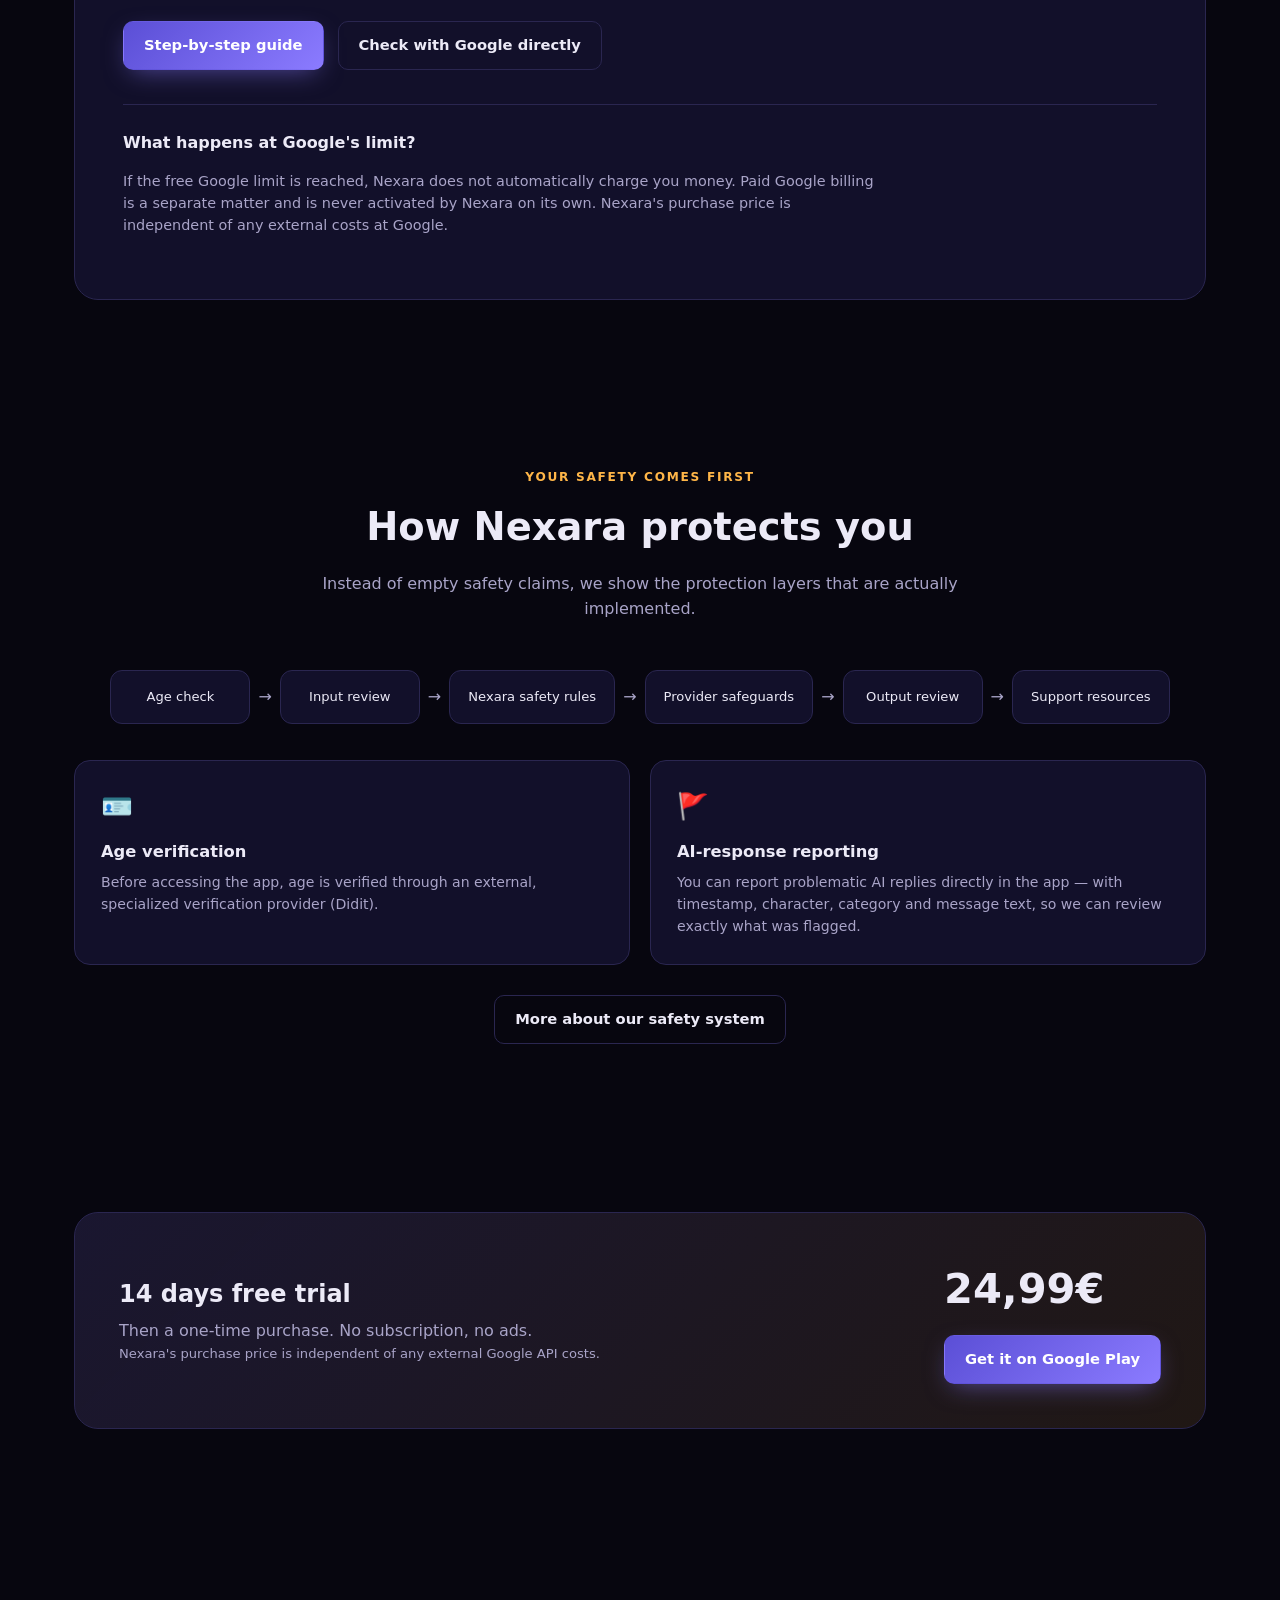
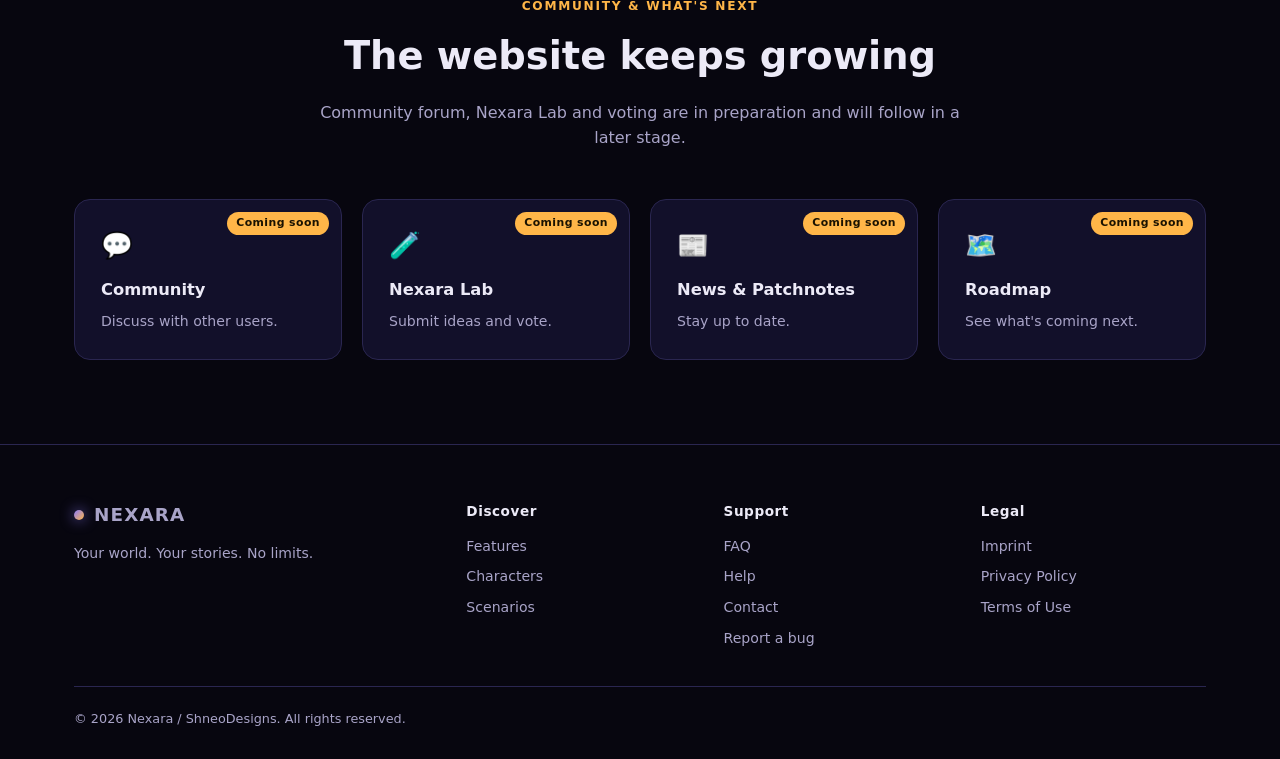
==== commit 1ad40b50: "Update character image paths in index.html" ====
--- a/index.html
+++ b/index.html
@@ -128,14 +128,14 @@
         <p data-i18n="gal_p">Von Menschen bis Fabelwesen – jeder der 40 Charaktere hat drei eigene Szenarien: unterschiedliche Situation, Beziehung, Stimmung und Gesprächskontext, nicht nur ein anderer Begrüßungssatz.</p>
       </div>
       <div class="gallery">
-        <div class="gcard"><img src="assets/characters/adrian.webp" alt="Adrian" /><div class="name">Adrian</div></div>
-        <div class="gcard"><img src="assets/characters/aelith.webp" alt="Aelith" /><div class="name">Aelith</div></div>
-        <div class="gcard"><img src="assets/characters/boreas.webp" alt="Boreas" /><div class="name">Boreas</div></div>
-        <div class="gcard"><img src="assets/characters/calliope.webp" alt="Calliope" /><div class="name">Calliope</div></div>
-        <div class="gcard"><img src="assets/characters/kenji.webp" alt="Kenji" /><div class="name">Kenji</div></div>
-        <div class="gcard"><img src="assets/characters/lyra.webp" alt="Lyra" /><div class="name">Lyra</div></div>
-        <div class="gcard"><img src="assets/characters/nyx.webp" alt="Nyx" /><div class="name">Nyx</div></div>
-        <div class="gcard"><img src="assets/characters/thalassa.webp" alt="Thalassa" /><div class="name">Thalassa</div></div>
+        <div class="gcard"><img src="assets/adrian.webp" alt="Adrian" /><div class="name">Adrian</div></div>
+        <div class="gcard"><img src="assets/aelith.webp" alt="Aelith" /><div class="name">Aelith</div></div>
+        <div class="gcard"><img src="assets/boreas.webp" alt="Boreas" /><div class="name">Boreas</div></div>
+        <div class="gcard"><img src="assets/calliope.webp" alt="Calliope" /><div class="name">Calliope</div></div>
+        <div class="gcard"><img src="assets/kenji.webp" alt="Kenji" /><div class="name">Kenji</div></div>
+        <div class="gcard"><img src="assets/lyra.webp" alt="Lyra" /><div class="name">Lyra</div></div>
+        <div class="gcard"><img src="assets/nyx.webp" alt="Nyx" /><div class="name">Nyx</div></div>
+        <div class="gcard"><img src="assets/thalassa.webp" alt="Thalassa" /><div class="name">Thalassa</div></div>
       </div>
       <div class="center">
         <a href="#" class="btn btn-primary" data-i18n="gal_cta">Alle Charaktere entdecken</a>
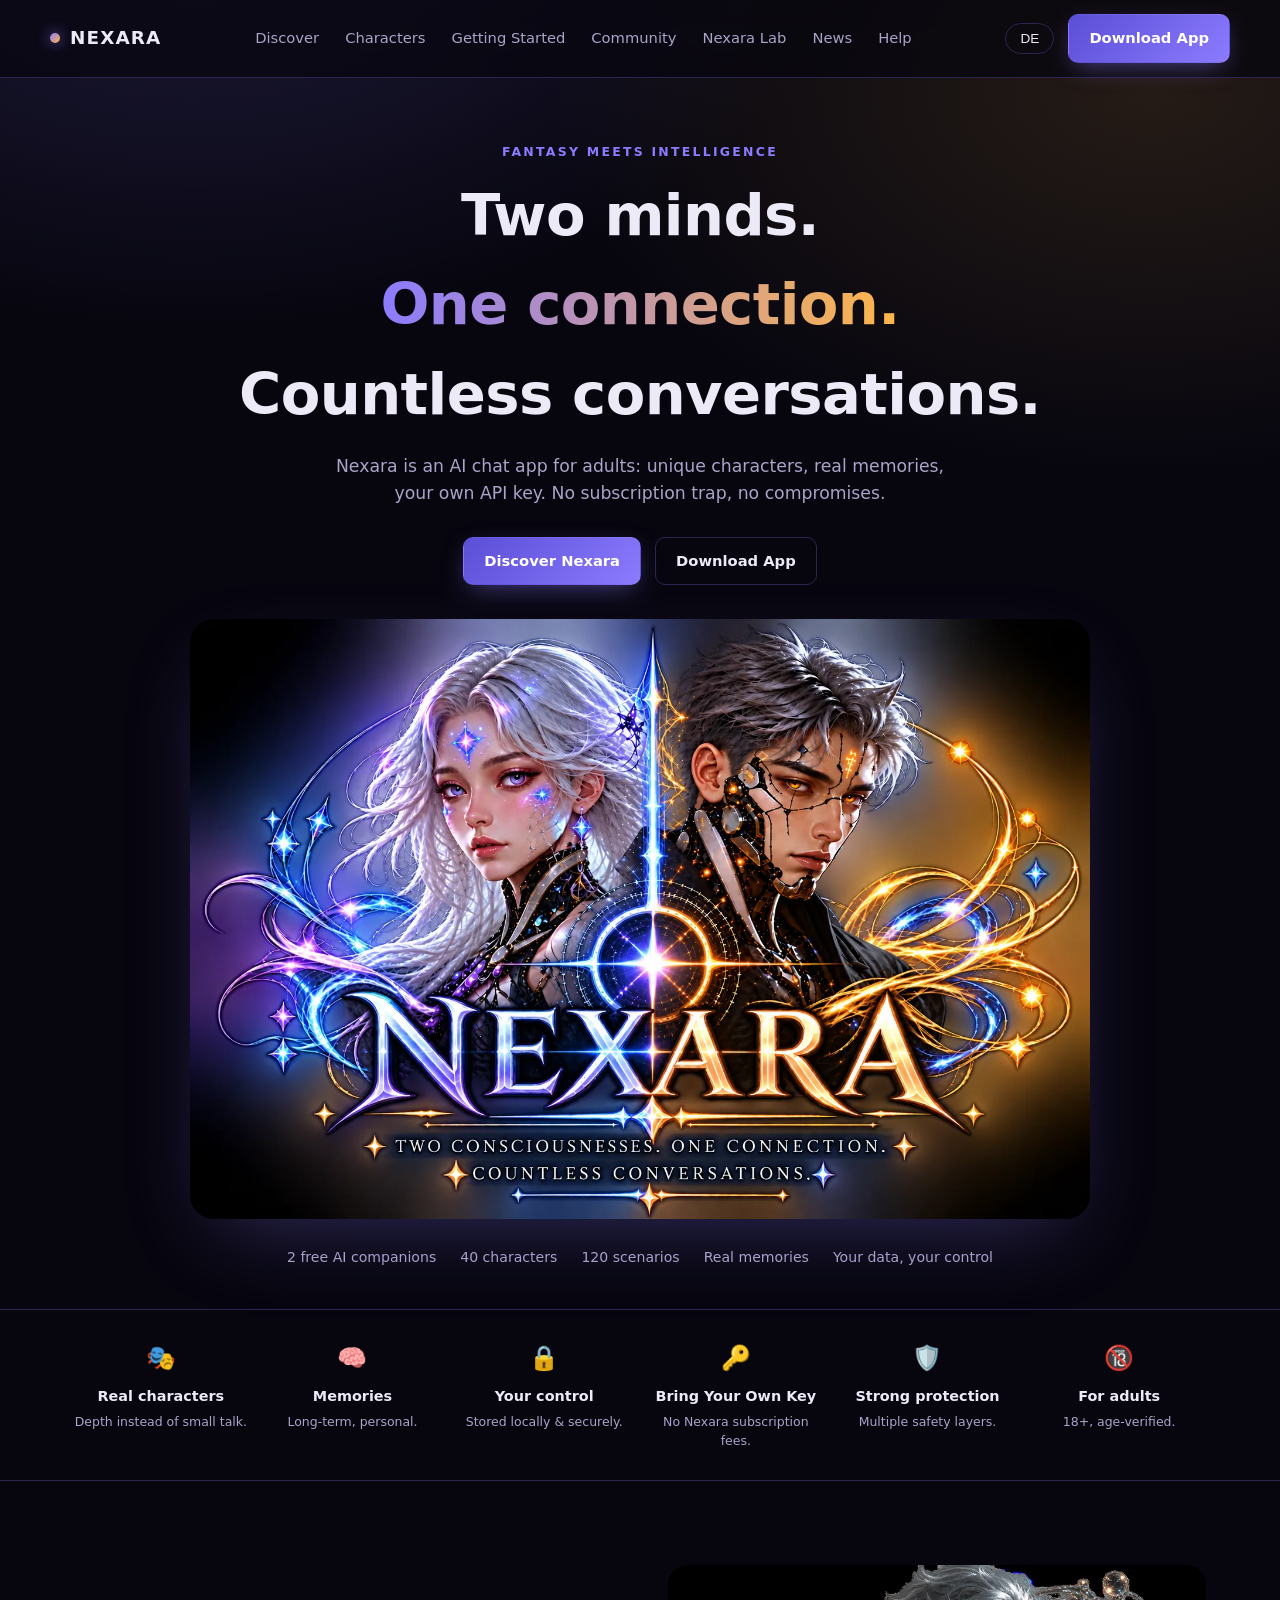
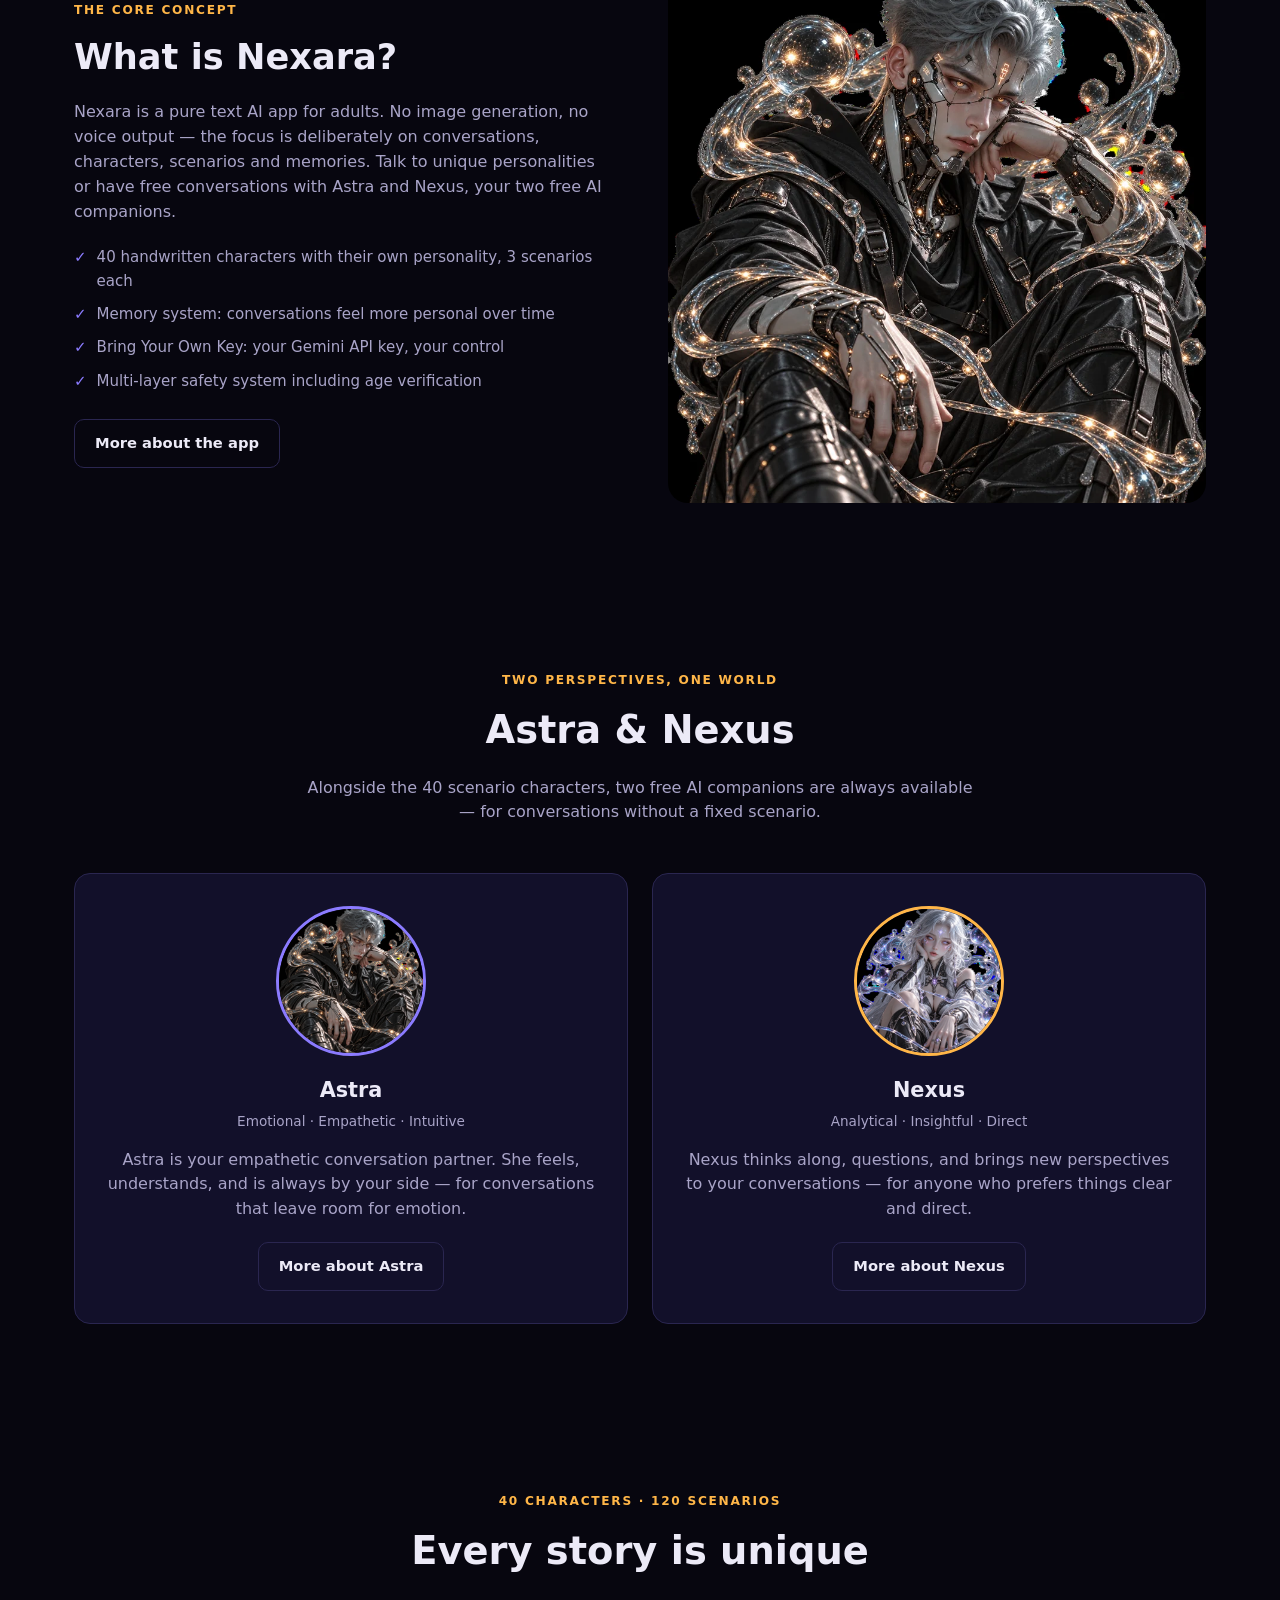
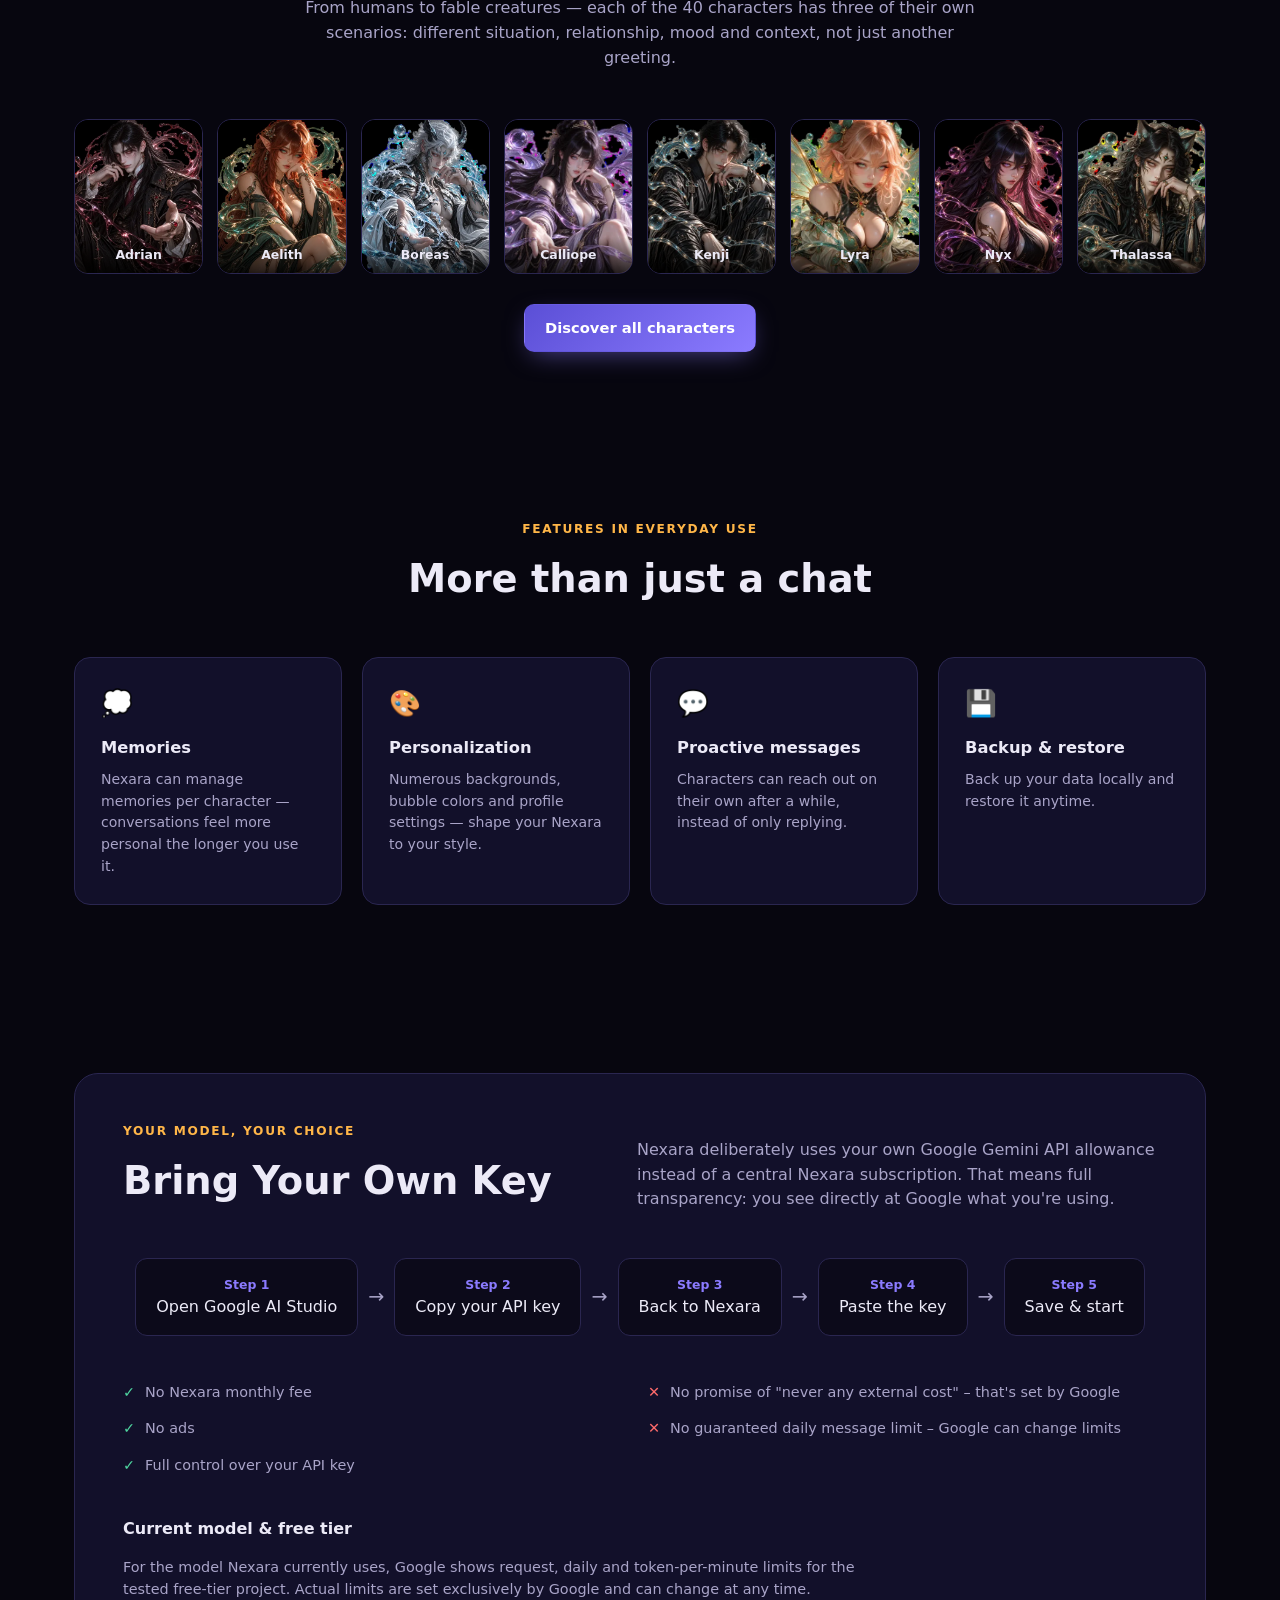
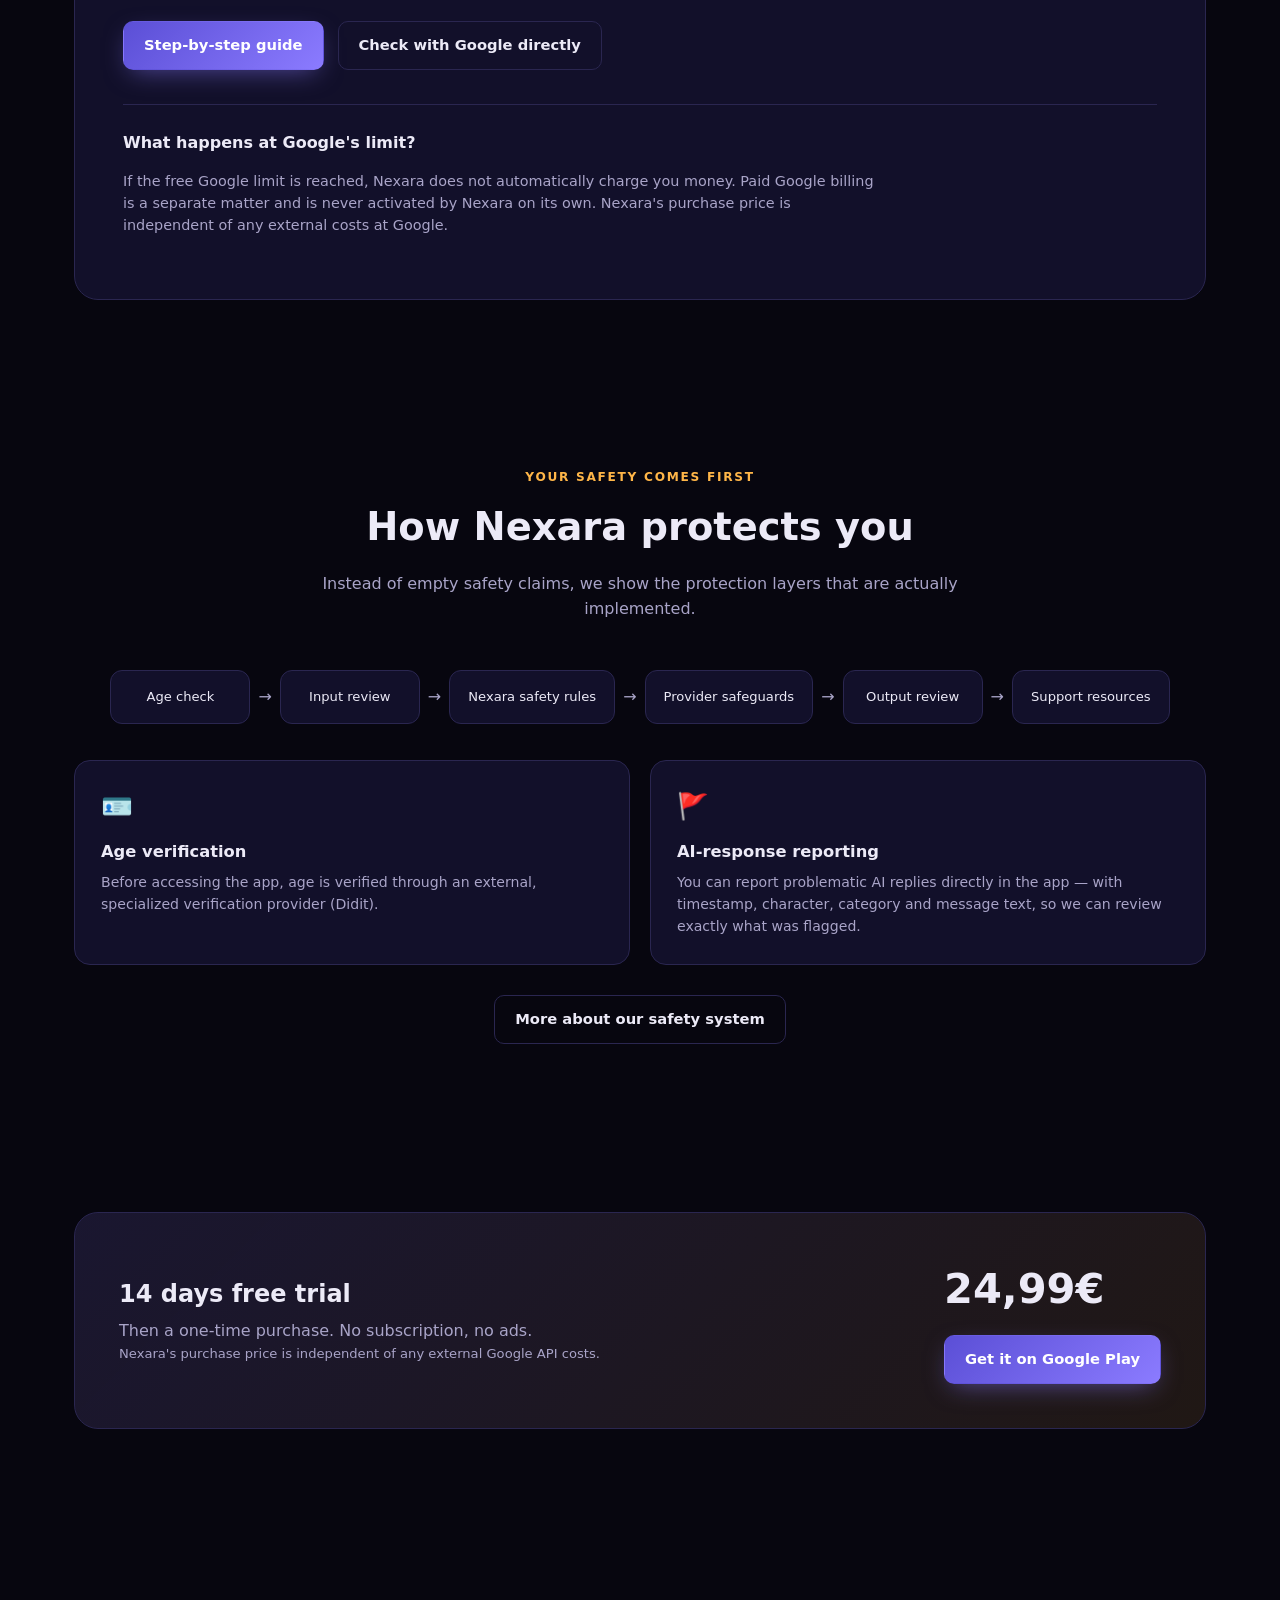
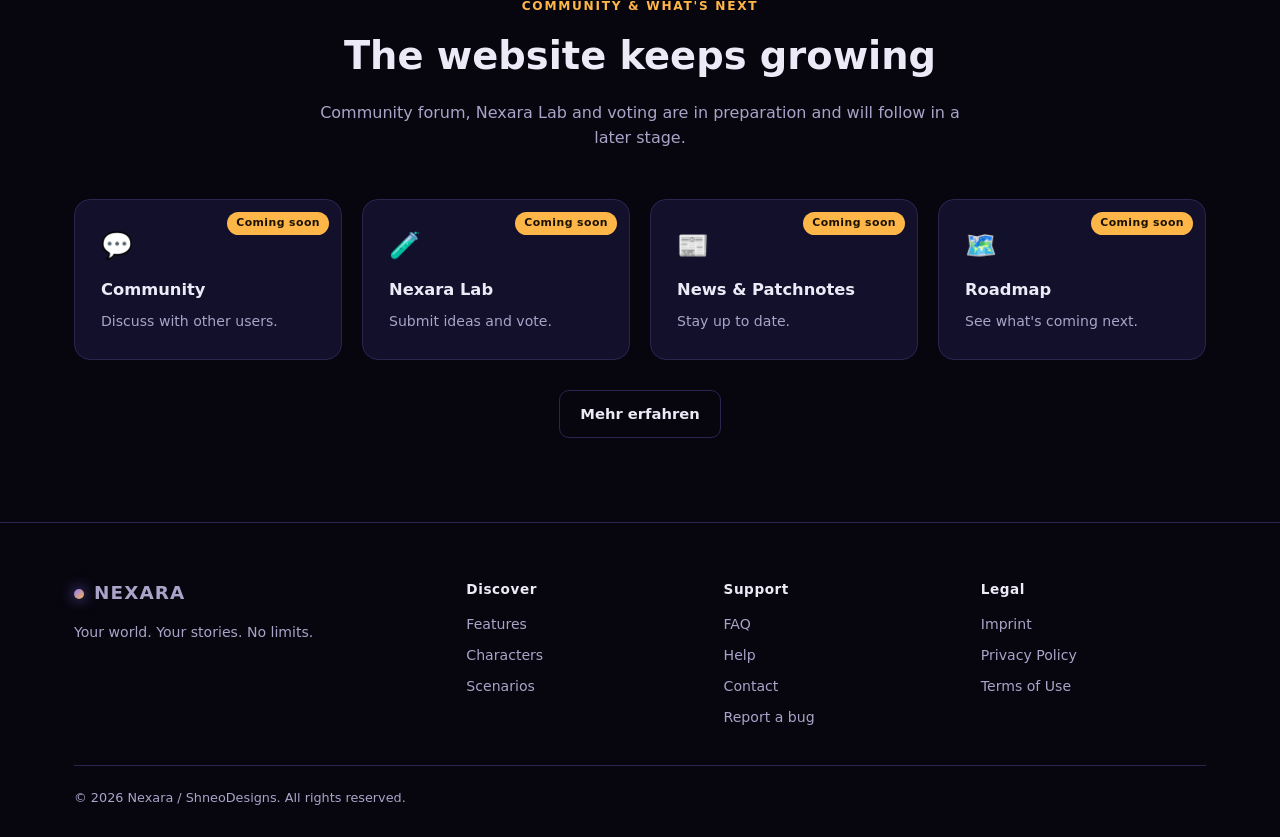
==== commit 1c5bd9d1: "Update links in index.html for naviExpand website: full multi-page site with all 40 charactersgation" ====
--- a/index.html
+++ b/index.html
@@ -15,12 +15,12 @@
     <a href="#top" class="brand"><span class="dot"></span>NEXARA</a>
     <nav class="navlinks" id="navlinks">
       <a href="#was-ist-nexara" data-i18n="nav_entdecken">Entdecken</a>
-      <a href="#charaktere" data-i18n="nav_charaktere">Charaktere</a>
-      <a href="#byok" data-i18n="nav_erstesch">Erste Schritte</a>
-      <a href="#community" data-i18n="nav_community">Community</a>
-      <a href="#community" data-i18n="nav_lab">Nexara Lab</a>
-      <a href="#community" data-i18n="nav_news">News</a>
-      <a href="#byok" data-i18n="nav_hilfe">Hilfe</a>
+      <a href="charaktere.html" data-i18n="nav_charaktere">Charaktere</a>
+      <a href="byok.html" data-i18n="nav_erstesch">Erste Schritte</a>
+      <a href="community.html" data-i18n="nav_community">Community</a>
+      <a href="community.html#lab" data-i18n="nav_lab">Nexara Lab</a>
+      <a href="community.html#news" data-i18n="nav_news">News</a>
+      <a href="hilfe.html" data-i18n="nav_hilfe">Hilfe</a>
     </nav>
     <div class="navright">
       <button class="langbtn" data-lang-toggle onclick="nexaraToggleLang()">EN</button>
@@ -106,14 +106,14 @@
           <h3>Astra</h3>
           <div class="tag" data-i18n="astra_tag">Emotional · Empathisch · Intuitiv</div>
           <p data-i18n="astra_p">Astra ist deine einfühlsame Gesprächspartnerin. Sie fühlt, versteht und ist immer an deiner Seite – für Gespräche, die Raum für Gefühle lassen.</p>
-          <a href="#" class="btn btn-ghost" data-i18n="duo_cta_astra">Mehr über Astra</a>
+          <a href="astra.html" class="btn btn-ghost" data-i18n="duo_cta_astra">Mehr über Astra</a>
         </div>
         <div class="duo-card nexus">
           <img src="assets/nexus.webp" alt="Nexus" />
           <h3>Nexus</h3>
           <div class="tag" data-i18n="nexus_tag">Analytisch · Tiefgründig · Direkt</div>
           <p data-i18n="nexus_p">Nexus denkt mit, hinterfragt und bringt neue Perspektiven in eure Gespräche – für alle, die es lieber klar und direkt mögen.</p>
-          <a href="#" class="btn btn-ghost" data-i18n="duo_cta_nexus">Mehr über Nexus</a>
+          <a href="nexus.html" class="btn btn-ghost" data-i18n="duo_cta_nexus">Mehr über Nexus</a>
         </div>
       </div>
     </div>
@@ -128,17 +128,17 @@
         <p data-i18n="gal_p">Von Menschen bis Fabelwesen – jeder der 40 Charaktere hat drei eigene Szenarien: unterschiedliche Situation, Beziehung, Stimmung und Gesprächskontext, nicht nur ein anderer Begrüßungssatz.</p>
       </div>
       <div class="gallery">
-        <div class="gcard"><img src="assets/adrian.webp" alt="Adrian" /><div class="name">Adrian</div></div>
-        <div class="gcard"><img src="assets/aelith.webp" alt="Aelith" /><div class="name">Aelith</div></div>
-        <div class="gcard"><img src="assets/boreas.webp" alt="Boreas" /><div class="name">Boreas</div></div>
-        <div class="gcard"><img src="assets/calliope.webp" alt="Calliope" /><div class="name">Calliope</div></div>
-        <div class="gcard"><img src="assets/kenji.webp" alt="Kenji" /><div class="name">Kenji</div></div>
-        <div class="gcard"><img src="assets/lyra.webp" alt="Lyra" /><div class="name">Lyra</div></div>
-        <div class="gcard"><img src="assets/nyx.webp" alt="Nyx" /><div class="name">Nyx</div></div>
-        <div class="gcard"><img src="assets/thalassa.webp" alt="Thalassa" /><div class="name">Thalassa</div></div>
+        <a href="character.html?c=adrian" class="gcard"><img src="assets/adrian.webp" alt="Adrian" /><div class="name">Adrian</div></a>
+        <a href="character.html?c=aelith" class="gcard"><img src="assets/aelith.webp" alt="Aelith" /><div class="name">Aelith</div></a>
+        <a href="character.html?c=boreas" class="gcard"><img src="assets/boreas.webp" alt="Boreas" /><div class="name">Boreas</div></a>
+        <a href="character.html?c=calliope" class="gcard"><img src="assets/calliope.webp" alt="Calliope" /><div class="name">Calliope</div></a>
+        <a href="character.html?c=kenji" class="gcard"><img src="assets/kenji.webp" alt="Kenji" /><div class="name">Kenji</div></a>
+        <a href="character.html?c=lyra" class="gcard"><img src="assets/lyra.webp" alt="Lyra" /><div class="name">Lyra</div></a>
+        <a href="character.html?c=nyx" class="gcard"><img src="assets/nyx.webp" alt="Nyx" /><div class="name">Nyx</div></a>
+        <a href="character.html?c=thalassa" class="gcard"><img src="assets/thalassa.webp" alt="Thalassa" /><div class="name">Thalassa</div></a>
       </div>
       <div class="center">
-        <a href="#" class="btn btn-primary" data-i18n="gal_cta">Alle Charaktere entdecken</a>
+        <a href="charaktere.html" class="btn btn-primary" data-i18n="gal_cta">Alle Charaktere entdecken</a>
       </div>
     </div>
   </section>
@@ -202,7 +202,7 @@
         <p style="color:var(--text-dim);font-size:.9rem;max-width:760px;" data-i18n="byok_limits_p">Für das aktuell von Nexara verwendete Modell zeigt Google für das getestete Free-Tier-Projekt derzeit Grenzwerte für Anfragen pro Minute, pro Tag und Tokens pro Minute. Die tatsächlichen Limits werden ausschließlich von Google festgelegt und können sich jederzeit ändern.</p>
 
         <div class="byok-links" style="margin-top:20px;">
-          <a href="#" class="btn btn-primary" data-i18n="byok_cta_guide">Schritt-für-Schritt-Anleitung</a>
+          <a href="byok.html" class="btn btn-primary" data-i18n="byok_cta_guide">Schritt-für-Schritt-Anleitung</a>
           <a href="https://ai.google.dev/gemini-api/docs/rate-limits" target="_blank" rel="noopener" class="btn btn-ghost" data-i18n="byok_cta_google">Bei Google nachlesen</a>
         </div>
 
@@ -246,7 +246,7 @@
       </div>
 
       <div class="center" style="margin-top:30px;">
-        <a href="#" class="btn btn-ghost" data-i18n="sec_cta">Mehr über unser Sicherheitssystem</a>
+        <a href="sicherheit.html" class="btn btn-ghost" data-i18n="sec_cta">Mehr über unser Sicherheitssystem</a>
       </div>
     </div>
   </section>
@@ -294,6 +294,9 @@
           <div class="ic">🗺️</div><h4 data-i18n="comm_4_h">Roadmap</h4><p data-i18n="comm_4_p">Sieh, was als Nächstes kommt.</p>
         </div>
       </div>
+      <div class="center">
+        <a href="community.html" class="btn btn-ghost" data-i18n="comm_cta">Mehr erfahren</a>
+      </div>
     </div>
   </section>
 
@@ -311,17 +314,17 @@
         <h5 data-i18n="foot_nav_h">Entdecken</h5>
         <ul>
           <li><a href="#funktionen" data-i18n="foot_features">Features</a></li>
-          <li><a href="#charaktere" data-i18n="foot_characters">Charaktere</a></li>
-          <li><a href="#charaktere" data-i18n="foot_scenarios">Szenarien</a></li>
+          <li><a href="charaktere.html" data-i18n="foot_characters">Charaktere</a></li>
+          <li><a href="charaktere.html" data-i18n="foot_scenarios">Szenarien</a></li>
         </ul>
       </div>
       <div>
         <h5 data-i18n="foot_support_h">Support</h5>
         <ul>
-          <li><a href="#" data-i18n="foot_faq">FAQ</a></li>
-          <li><a href="#byok" data-i18n="foot_help">Hilfe</a></li>
+          <li><a href="hilfe.html#faq" data-i18n="foot_faq">FAQ</a></li>
+          <li><a href="hilfe.html" data-i18n="foot_help">Hilfe</a></li>
           <li><a href="mailto:shneodesigns@gmail.com" data-i18n="foot_contact">Kontakt</a></li>
-          <li><a href="#" data-i18n="foot_bug">Fehler melden</a></li>
+          <li><a href="hilfe.html#melden" data-i18n="foot_bug">Fehler melden</a></li>
         </ul>
       </div>
       <div>
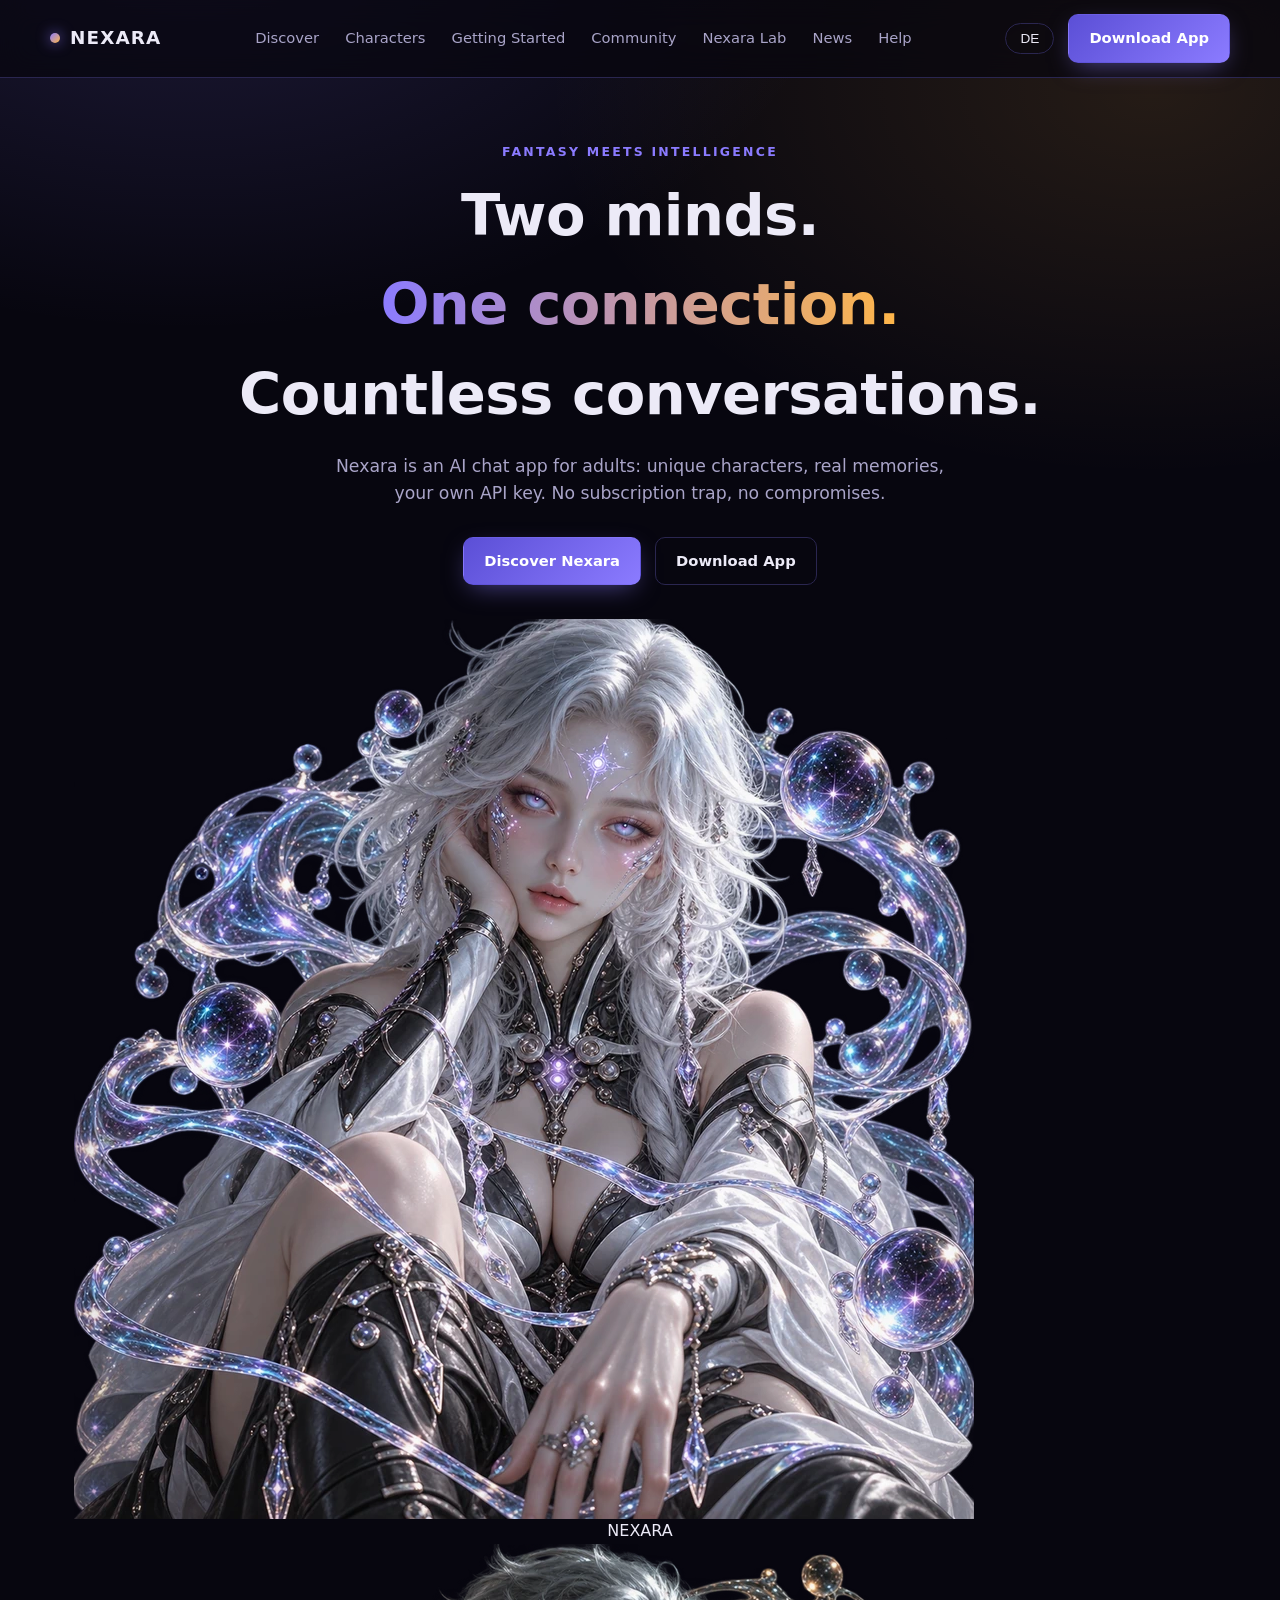
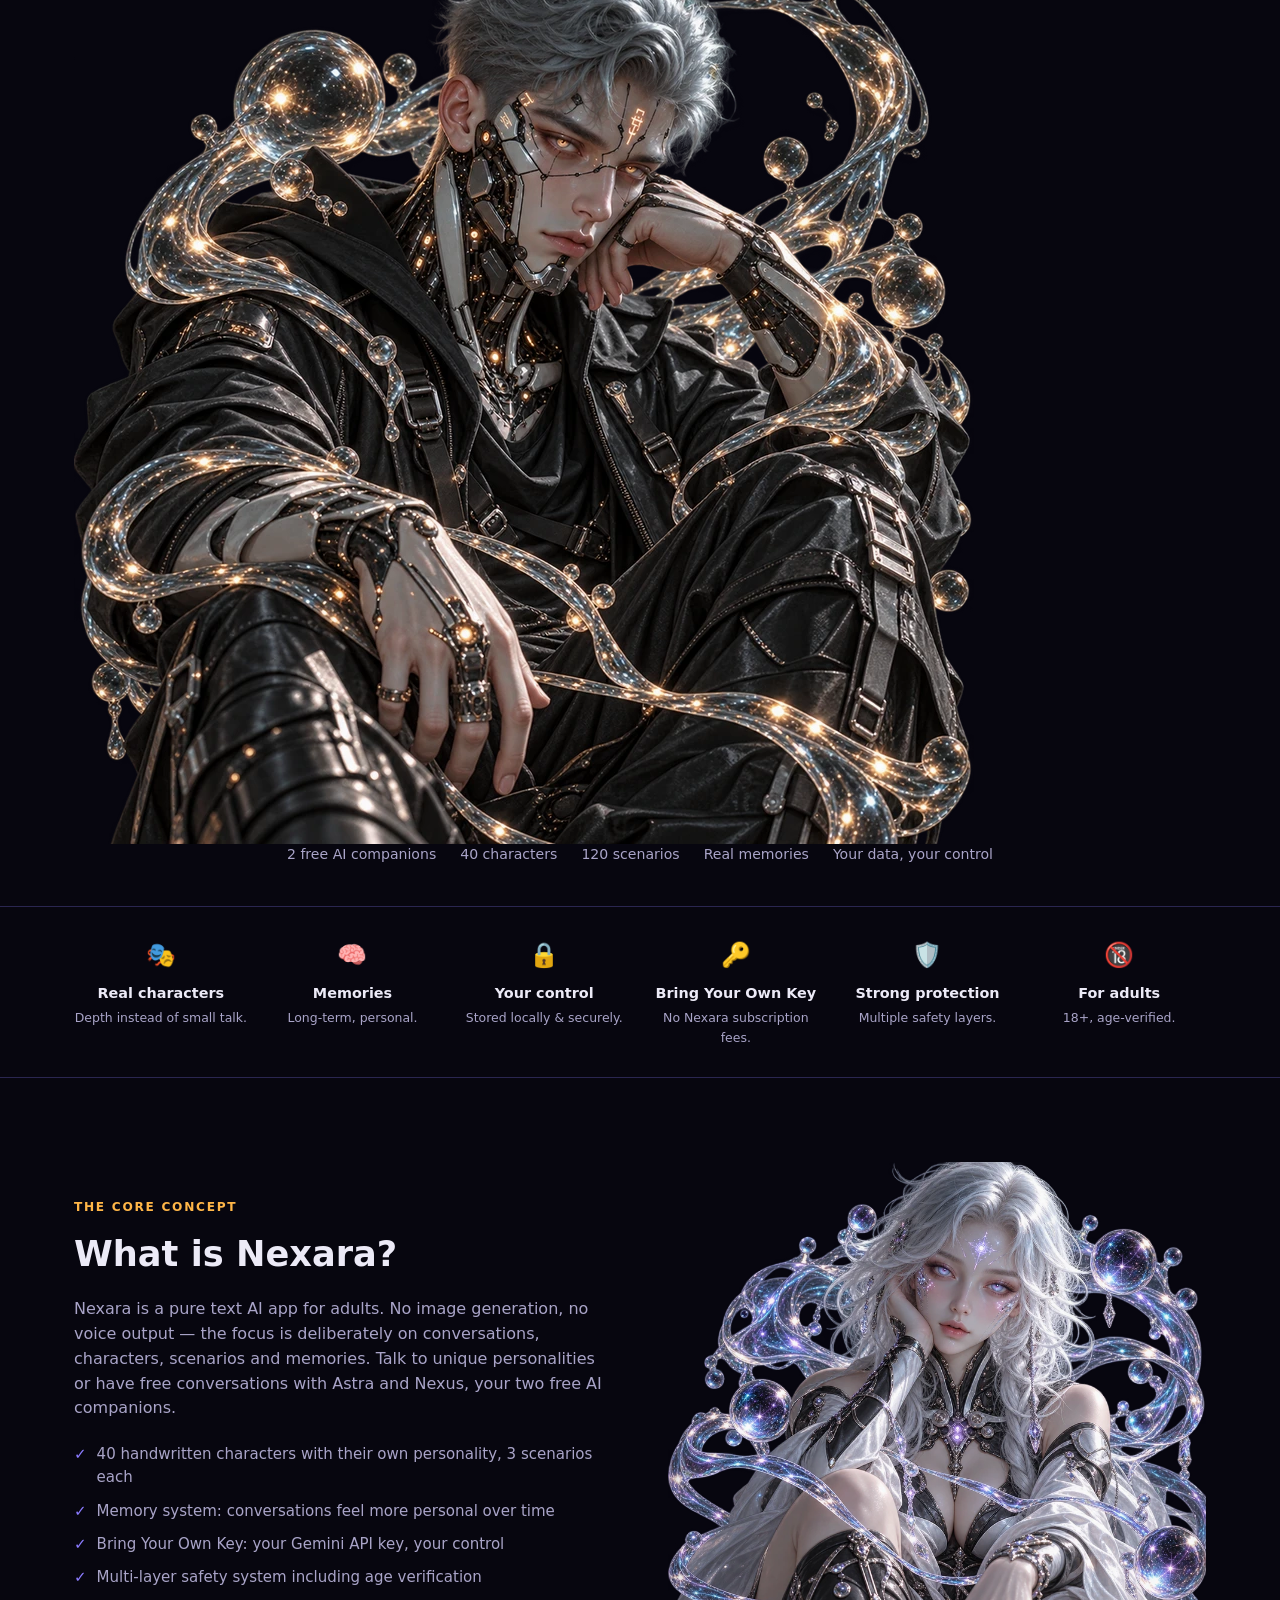
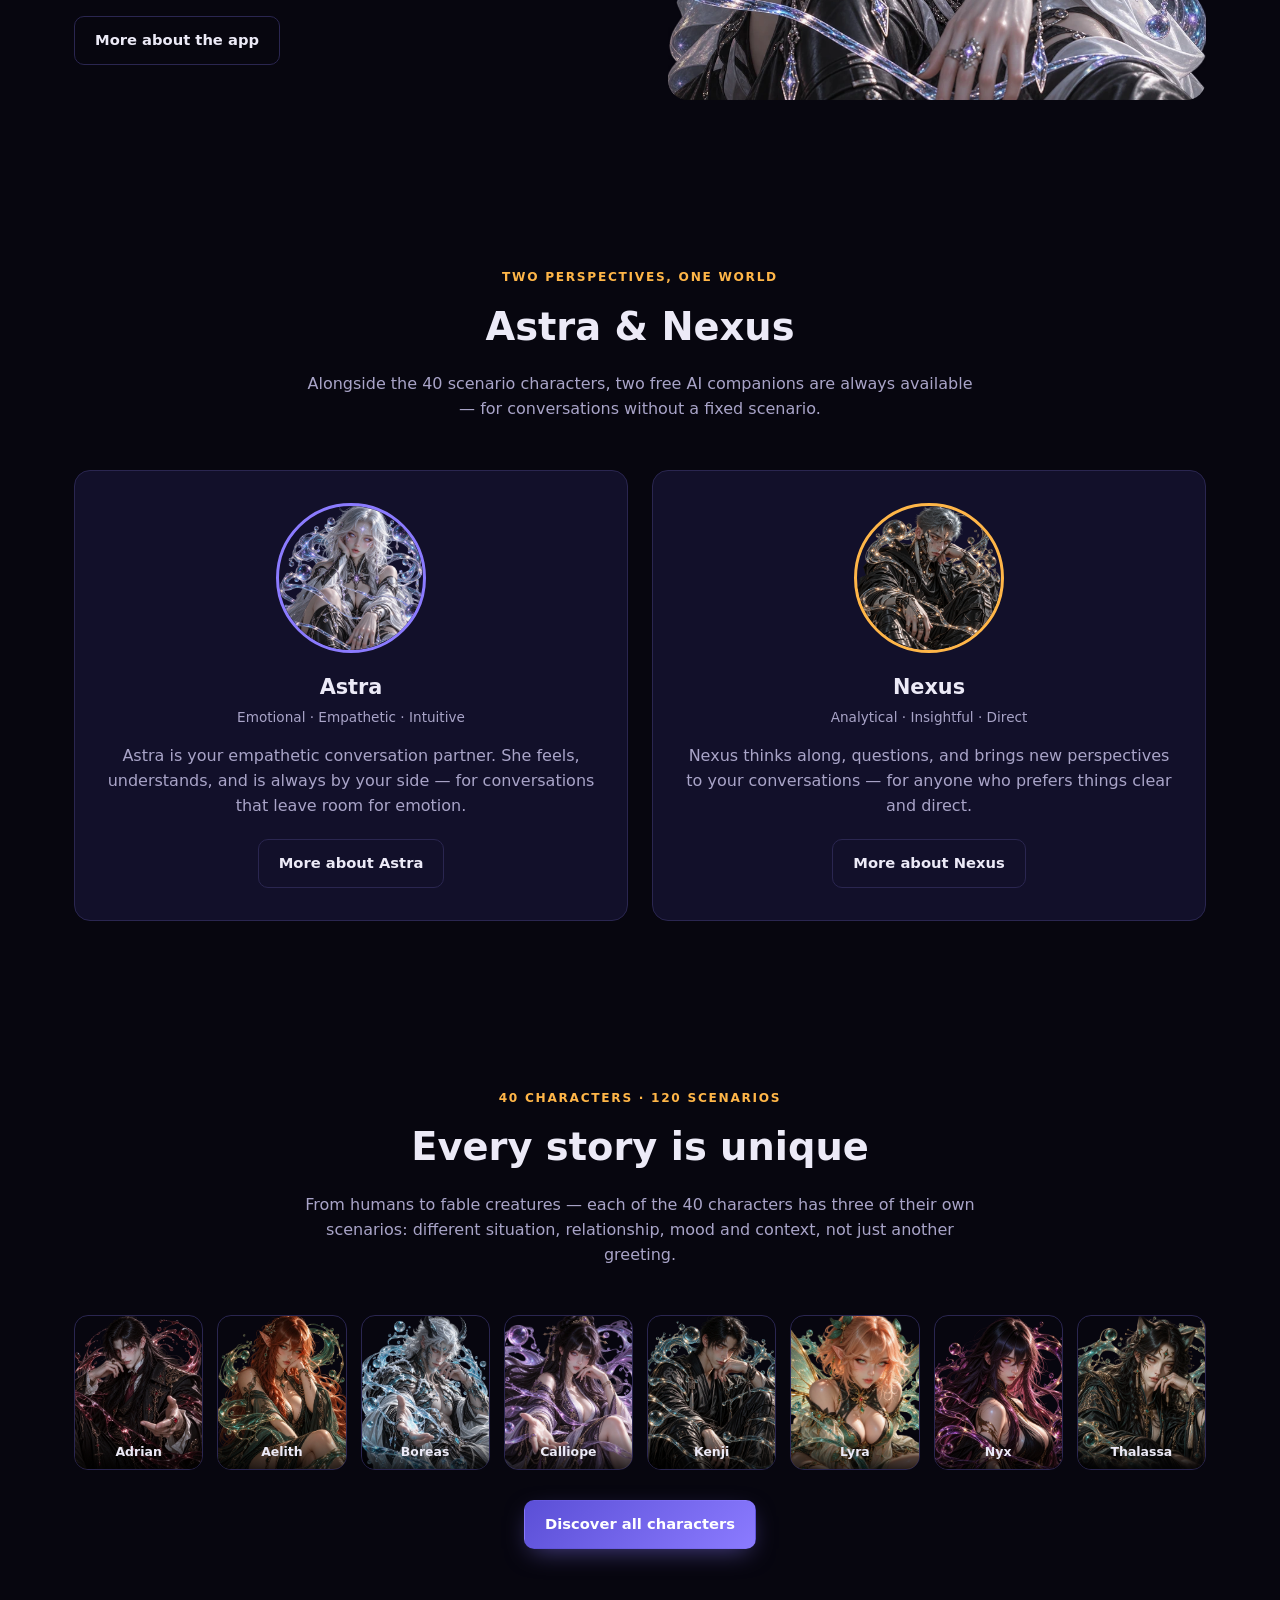
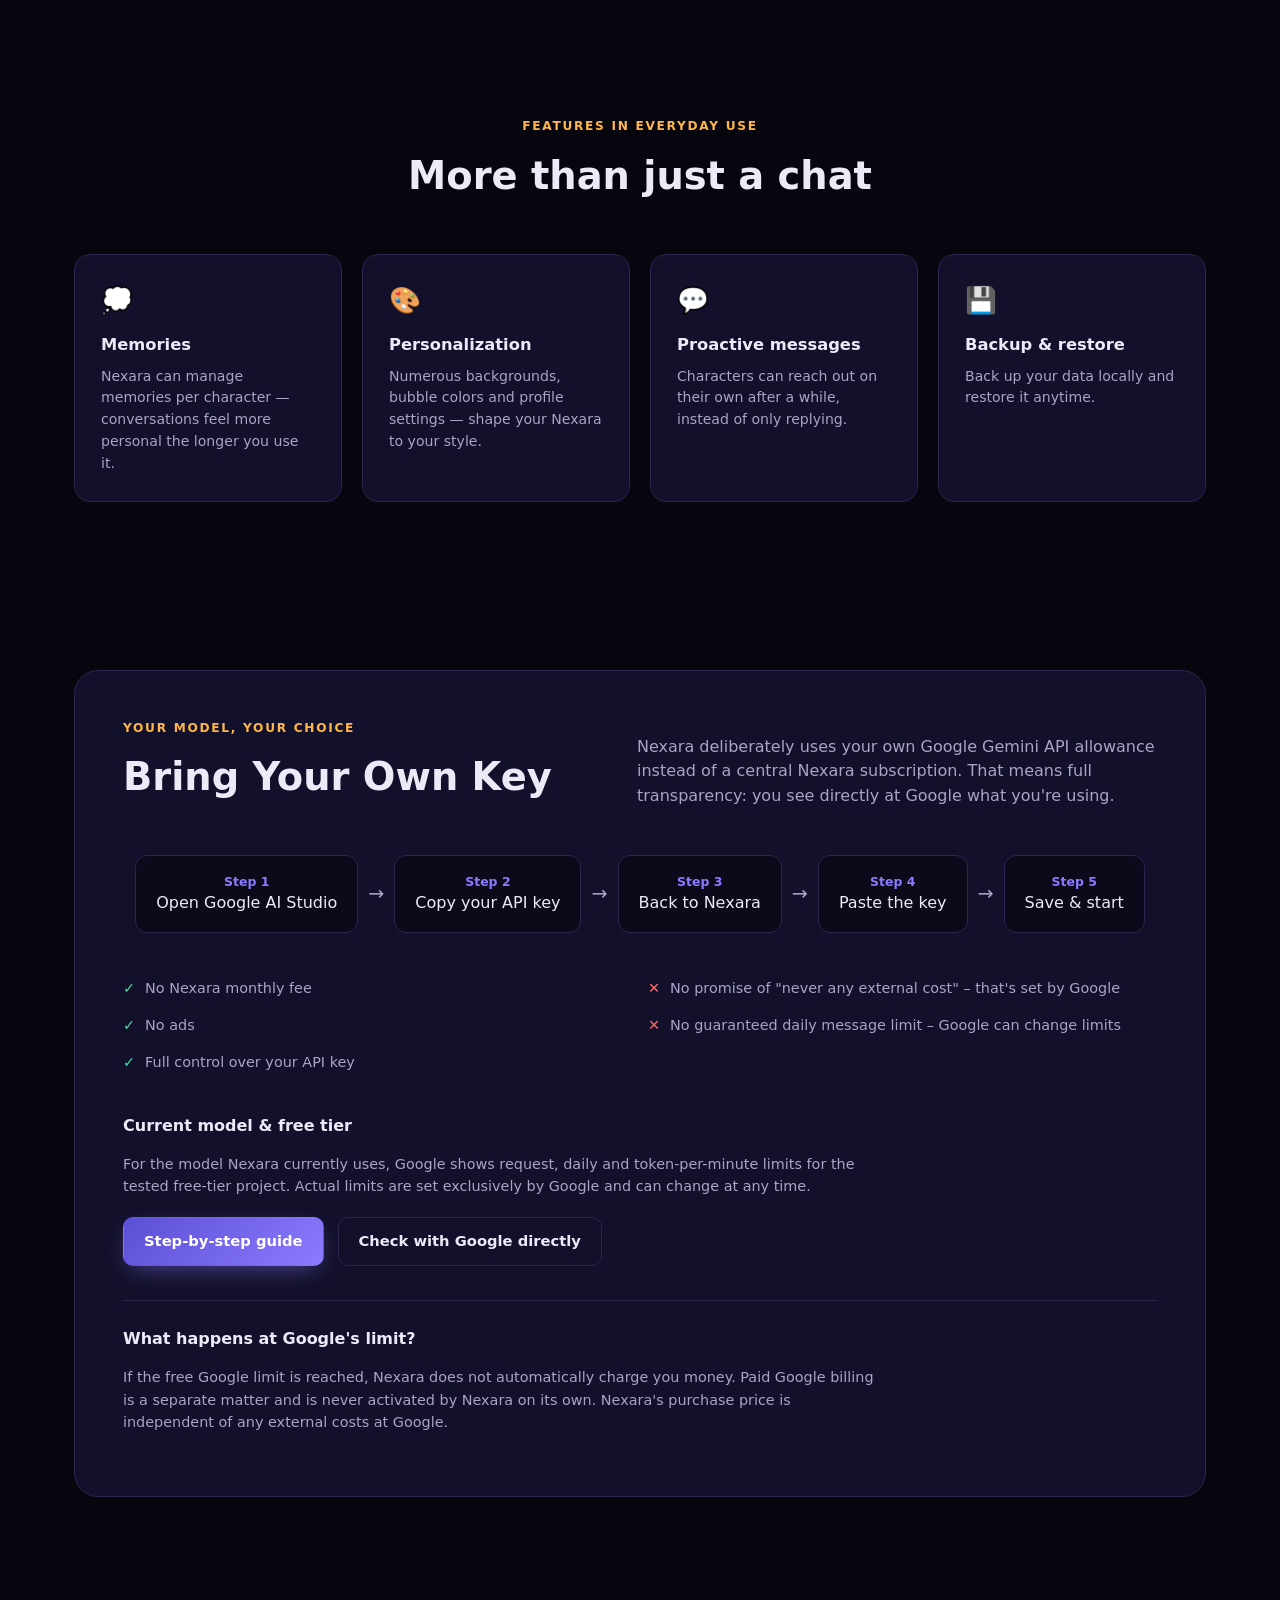
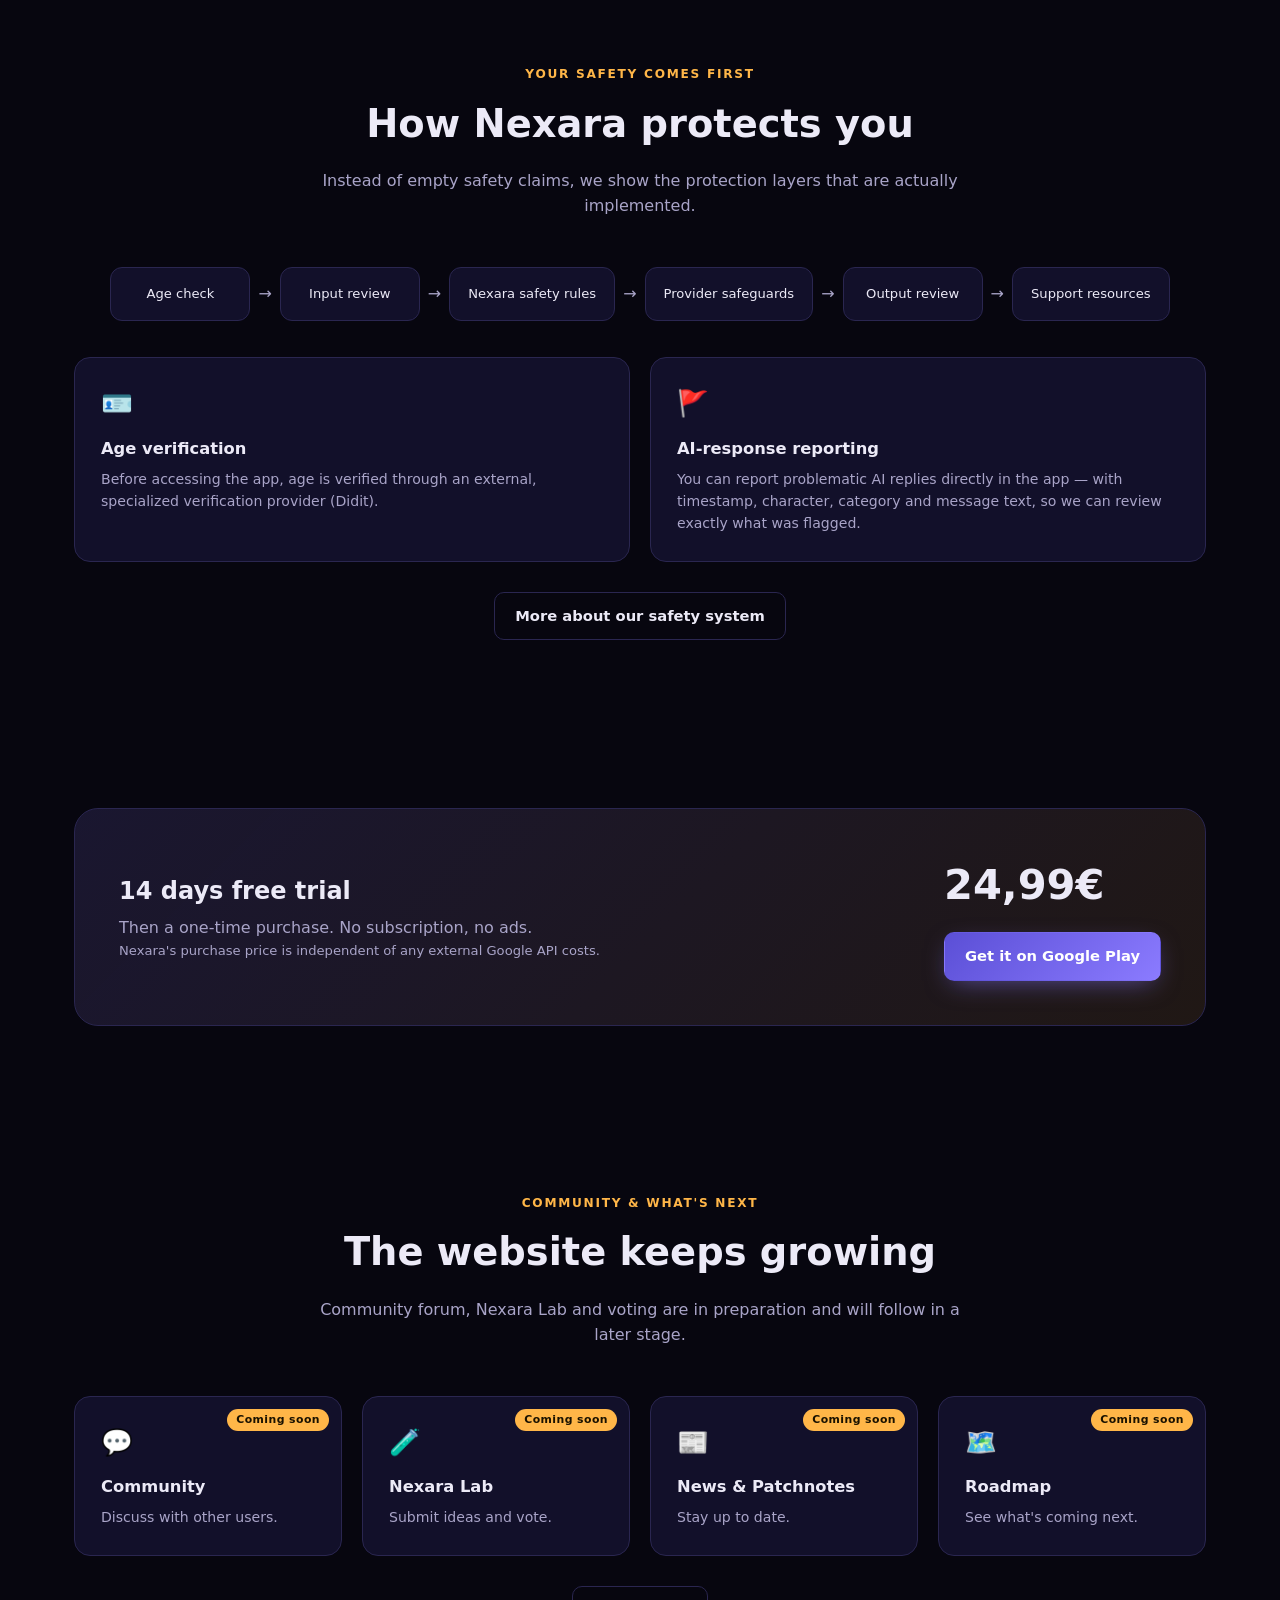
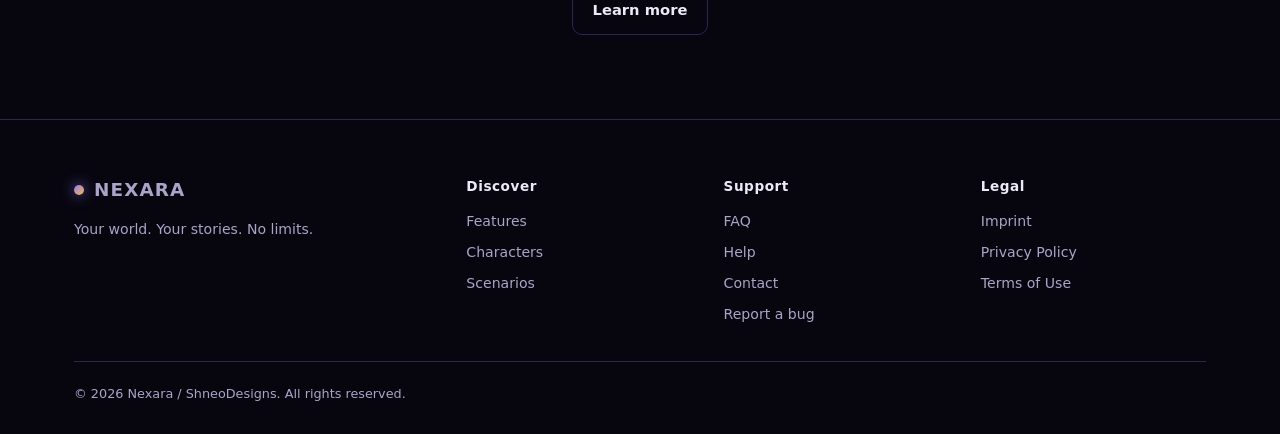
==== commit 7ab1a87f: "Replace hero-art with hero-duo section in index.html" ====
--- a/index.html
+++ b/index.html
@@ -46,8 +46,13 @@
         <a href="#was-ist-nexara" class="btn btn-primary" data-i18n="hero_cta_discover">Nexara entdecken</a>
         <a href="#preis" class="btn btn-ghost" data-i18n="hero_cta_download">App herunterladen</a>
       </div>
-      <div class="hero-art">
-        <img src="assets/hero-de.webp" data-i18n-src-de="assets/hero-de.webp" data-i18n-src-en="assets/hero-en.webp" alt="Nexara KI Chat" />
+      <div class="hero-duo">
+        <div class="hero-duo-glow" aria-hidden="true"></div>
+        <div class="hero-duo-figures">
+          <img class="hero-duo-figure hero-duo-astra" src="assets/astra.webp" alt="Astra" loading="eager" />
+          <div class="hero-wordmark"><span class="grad">NEXARA</span></div>
+          <img class="hero-duo-figure hero-duo-nexus" src="assets/nexus.webp" alt="Nexus" loading="eager" />
+        </div>
       </div>
       <div class="hero-facts">
         <span data-i18n="hero_fact_companions">2 freie KI-Gesprächspartner</span>
--- a/style.css
+++ b/style.css
@@ -116,7 +116,8 @@
 
 /* ---------- character gallery ---------- */
 .gallery{display:grid;grid-template-columns:repeat(8,1fr);gap:14px}
-.gcard{border-radius:14px;overflow:hidden;border:1px solid var(--border);aspect-ratio:1/1.2;position:relative}
+.gcard{display:block;border-radius:14px;overflow:hidden;border:1px solid var(--border);aspect-ratio:1/1.2;position:relative}
+.gcard:hover{border-color:var(--astra)}
 .gcard img{width:100%;height:100%;object-fit:cover}
 .gcard .name{position:absolute;left:0;right:0;bottom:0;padding:8px;font-size:.78rem;font-weight:700;
   background:linear-gradient(0deg,rgba(0,0,0,.75),transparent);text-align:center}
@@ -202,3 +203,77 @@
 @media (prefers-reduced-motion: reduce){
   html{scroll-behavior:auto}
 }
+
+/* ---------- inner-page sub-hero ---------- */
+.subhero{padding:44px 0 36px;text-align:center;border-bottom:1px solid var(--border)}
+.subhero h1{font-size:clamp(1.9rem,4vw,2.8rem);margin:0 0 10px;font-weight:800}
+.subhero p{color:var(--text-dim);max-width:620px;margin:0 auto}
+.crumb{display:flex;gap:8px;justify-content:center;color:var(--text-dim);font-size:.82rem;margin-bottom:14px}
+.crumb a:hover{color:var(--text)}
+
+/* ---------- profile hero (Astra / Nexus detail pages) ---------- */
+.profile-hero{display:grid;grid-template-columns:280px 1fr;gap:44px;align-items:center;padding:56px 0}
+.profile-hero img{width:240px;height:240px;object-fit:cover;border-radius:50%;border:4px solid var(--border)}
+.profile-hero.astra img{border-color:var(--astra);box-shadow:0 0 60px -10px rgba(139,123,255,.5)}
+.profile-hero.nexus img{border-color:var(--nexus);box-shadow:0 0 60px -10px rgba(255,182,72,.5)}
+.profile-hero h1{margin:0 0 8px;font-size:clamp(1.8rem,3.6vw,2.6rem)}
+.profile-hero .tag{color:var(--text-dim);font-weight:600;margin-bottom:16px}
+.profile-hero p{color:var(--text-dim)}
+.trait-row{display:flex;flex-wrap:wrap;gap:10px;margin-top:18px}
+.trait{background:var(--panel-solid);border:1px solid var(--border);border-radius:999px;padding:6px 14px;font-size:.8rem;color:var(--text-dim)}
+
+/* ---------- filter bar (character gallery) ---------- */
+.filterbar{display:flex;flex-wrap:wrap;gap:10px;justify-content:center;margin-bottom:36px}
+.filterbar button{background:var(--panel-solid);border:1px solid var(--border);color:var(--text-dim);
+  border-radius:999px;padding:8px 16px;font-size:.82rem;cursor:pointer}
+.filterbar button:hover{border-color:var(--astra);color:var(--text)}
+.filterbar button.active{background:linear-gradient(135deg,var(--astra-2),var(--astra));color:#fff;border-color:transparent}
+
+/* full gallery (more rows than homepage teaser) */
+.gallery-full{display:grid;grid-template-columns:repeat(6,1fr);gap:16px}
+.gallery-full .gcard{aspect-ratio:1/1.25}
+
+/* ---------- FAQ accordion ---------- */
+.faq{max-width:760px;margin:0 auto}
+.faq-item{border:1px solid var(--border);border-radius:12px;margin-bottom:12px;overflow:hidden;background:var(--panel-solid)}
+.faq-q{display:flex;justify-content:space-between;align-items:center;gap:16px;padding:18px 22px;
+  cursor:pointer;font-weight:600;font-size:.96rem}
+.faq-q .plus{color:var(--astra);font-size:1.2rem;transition:transform .2s;flex-shrink:0}
+.faq-item.open .faq-q .plus{transform:rotate(45deg)}
+.faq-a{max-height:0;overflow:hidden;transition:max-height .25s ease;color:var(--text-dim);font-size:.9rem}
+.faq-a-inner{padding:0 22px 20px}
+.faq-item.open .faq-a{max-height:600px}
+
+/* ---------- help center topic cards ---------- */
+.topic-card{background:var(--panel-solid);border:1px solid var(--border);border-radius:var(--radius);
+  padding:26px;display:block}
+.topic-card:hover{border-color:var(--astra)}
+.topic-card .ic{font-size:1.6rem;margin-bottom:12px}
+.topic-card h4{margin:0 0 8px}
+.topic-card p{margin:0;color:var(--text-dim);font-size:.88rem}
+
+/* ---------- roadmap timeline ---------- */
+.timeline{max-width:720px;margin:0 auto;display:grid;gap:0}
+.tl-item{display:grid;grid-template-columns:26px 1fr;gap:18px;padding-bottom:34px;position:relative}
+.tl-item::before{content:"";position:absolute;left:12px;top:26px;bottom:0;width:2px;background:var(--border)}
+.tl-item:last-child::before{display:none}
+.tl-dot{width:26px;height:26px;border-radius:50%;background:var(--panel-solid);border:2px solid var(--astra);
+  display:flex;align-items:center;justify-content:center;font-size:.7rem;z-index:1}
+.tl-item.done .tl-dot{background:var(--astra);border-color:var(--astra)}
+.tl-body h4{margin:0 0 4px}
+.tl-body p{margin:0;color:var(--text-dim);font-size:.88rem}
+.tl-status{display:inline-block;margin-top:6px;font-size:.72rem;font-weight:700;letter-spacing:.04em;
+  padding:3px 10px;border-radius:999px;background:var(--panel-solid);border:1px solid var(--border);color:var(--text-dim)}
+.tl-item.done .tl-status{color:#4fd6a0;border-color:#4fd6a033}
+
+/* ---------- placeholder banner (dev note, hidden in prod use) ---------- */
+.placeholder-note{background:rgba(255,182,72,.08);border:1px dashed var(--nexus);border-radius:10px;
+  padding:12px 16px;font-size:.78rem;color:var(--nexus);margin-bottom:26px}
+
+@media (max-width:980px){
+  .gallery-full{grid-template-columns:repeat(4,1fr)}
+  .profile-hero{grid-template-columns:1fr;text-align:center;justify-items:center}
+}
+@media (max-width:560px){
+  .gallery-full{grid-template-columns:repeat(3,1fr)}
+}
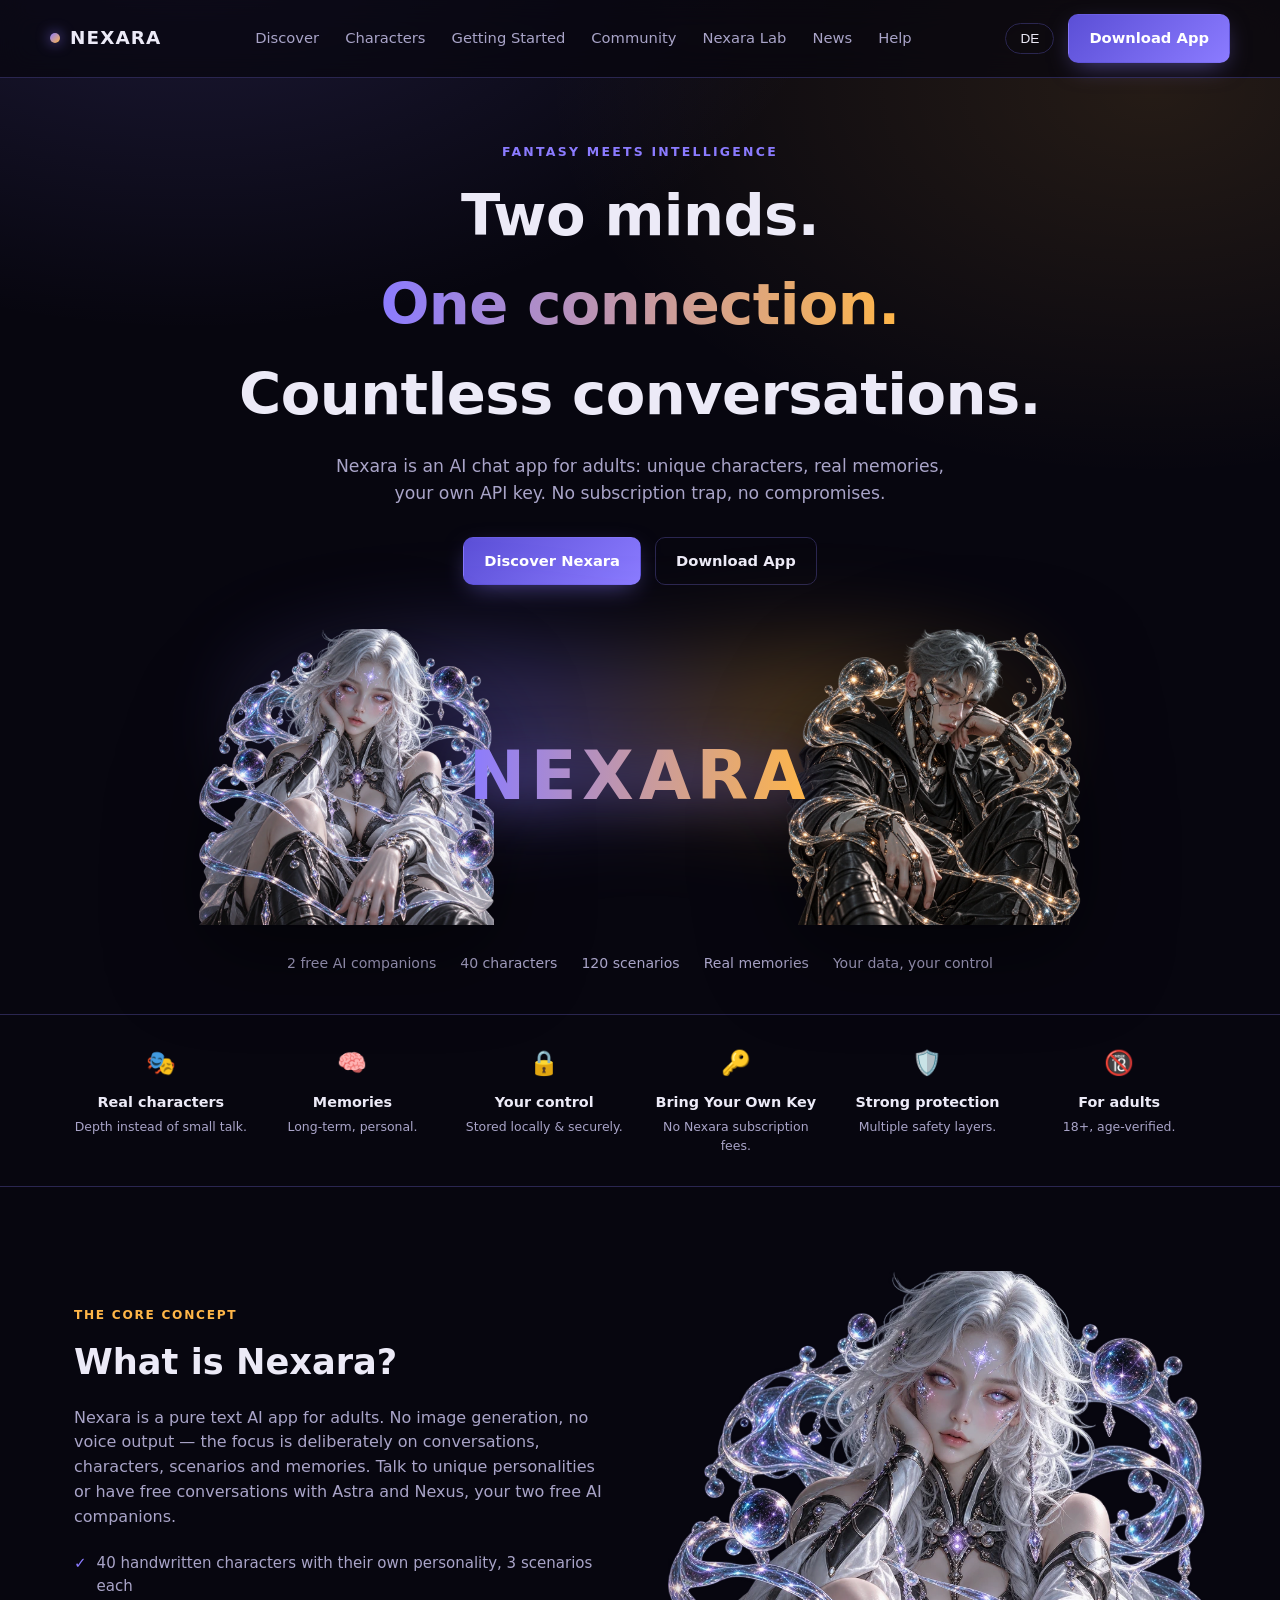
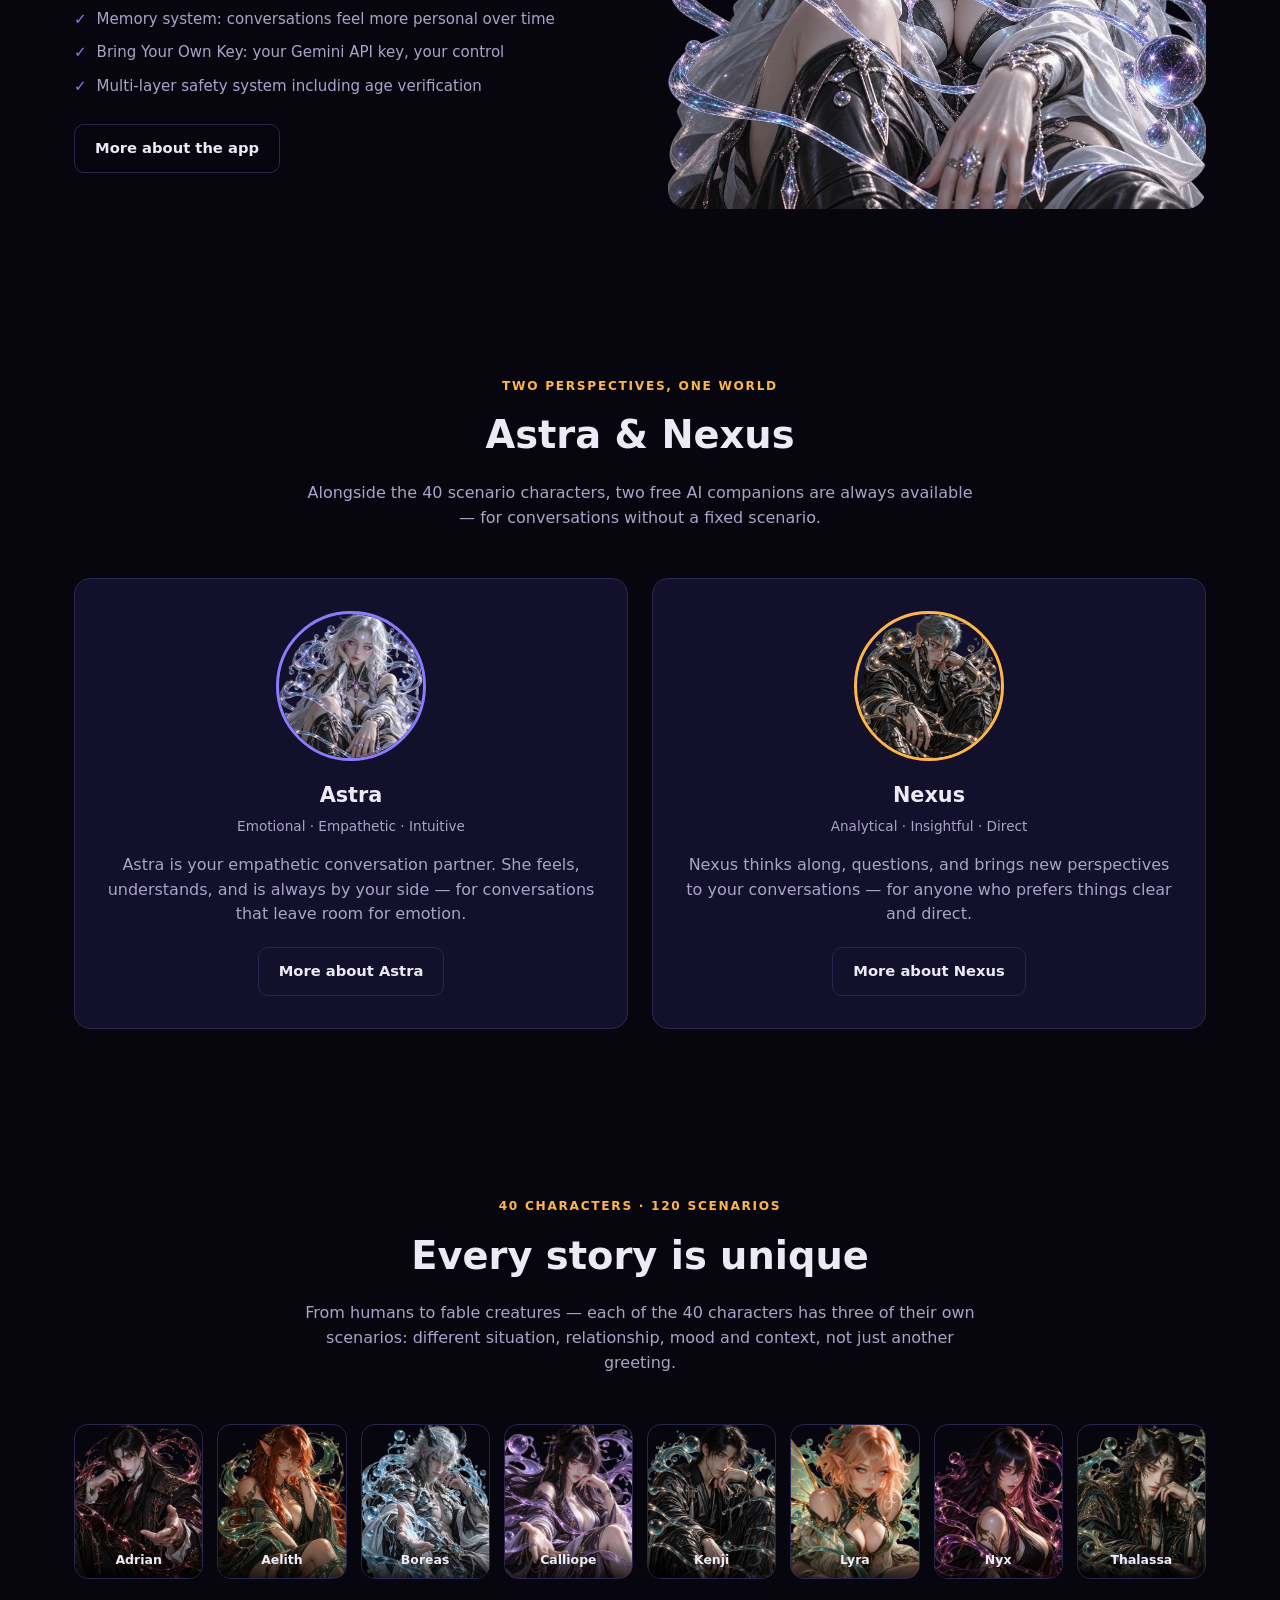
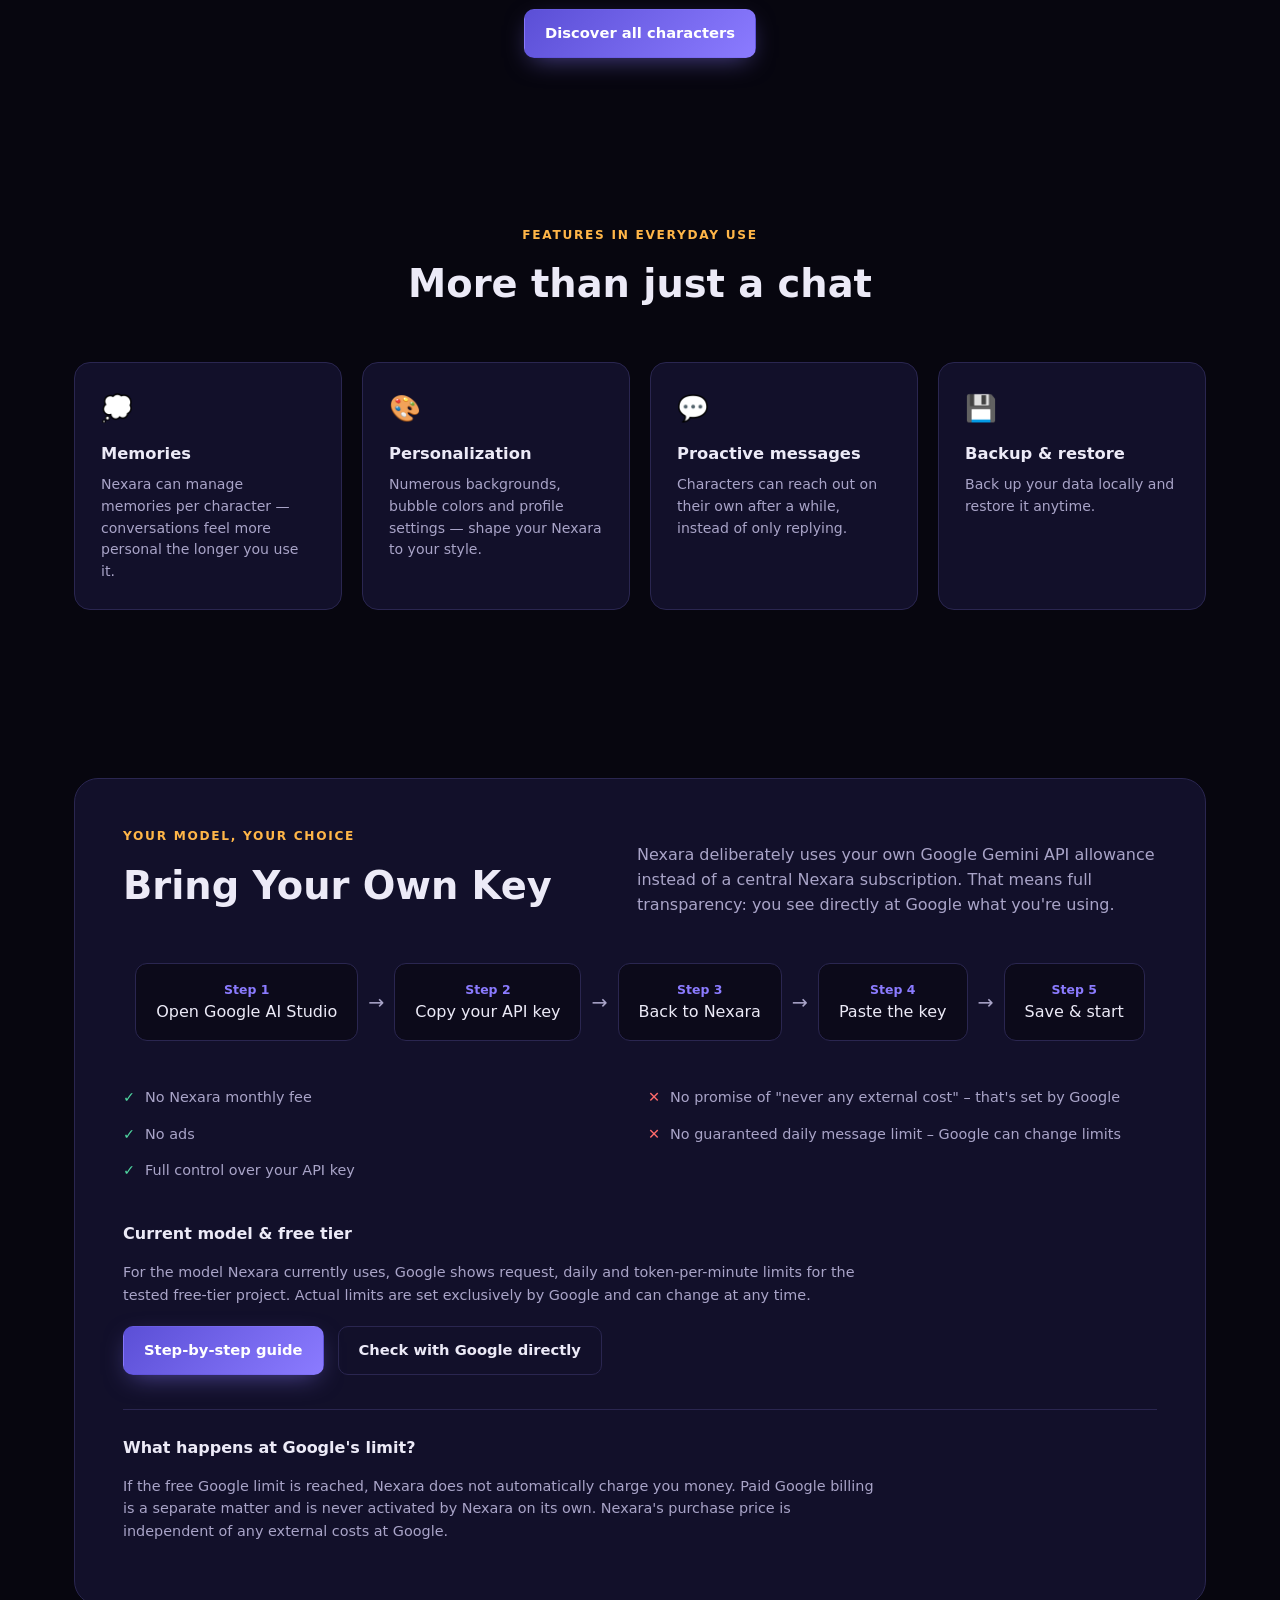
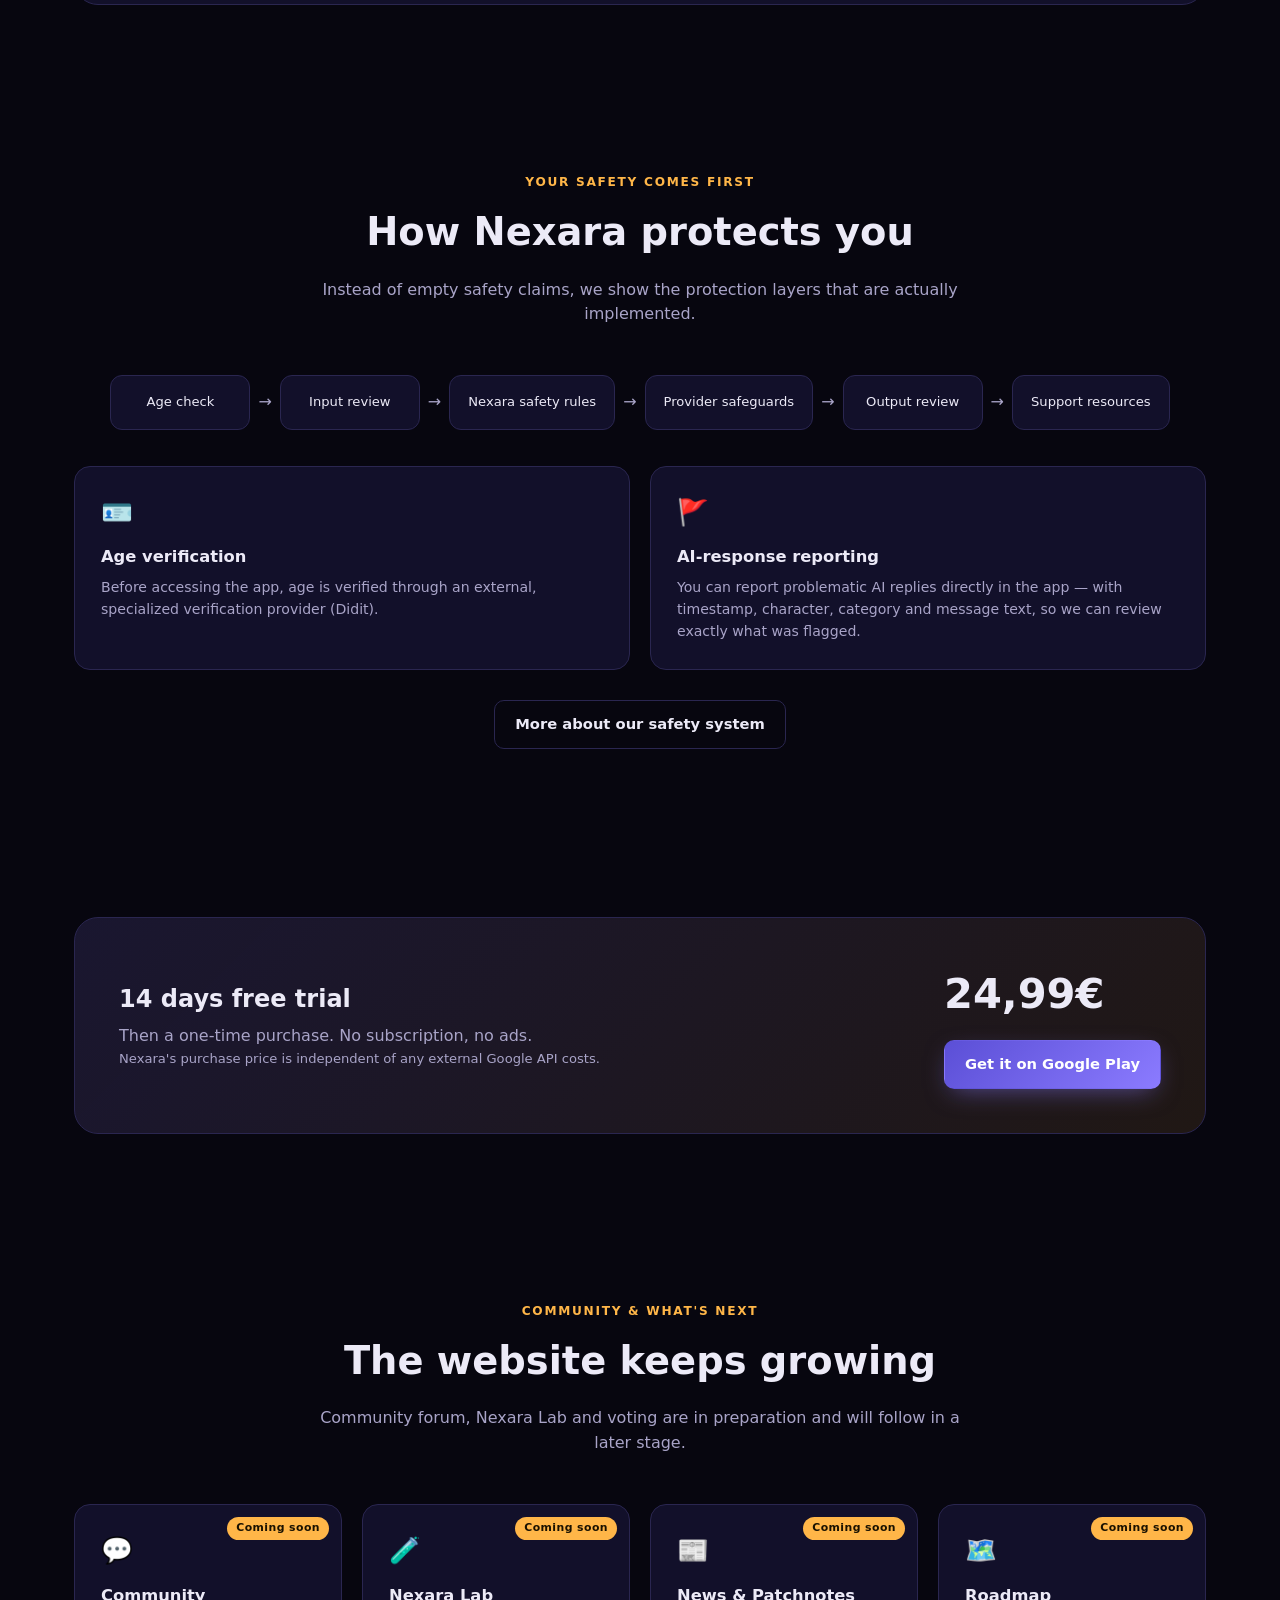
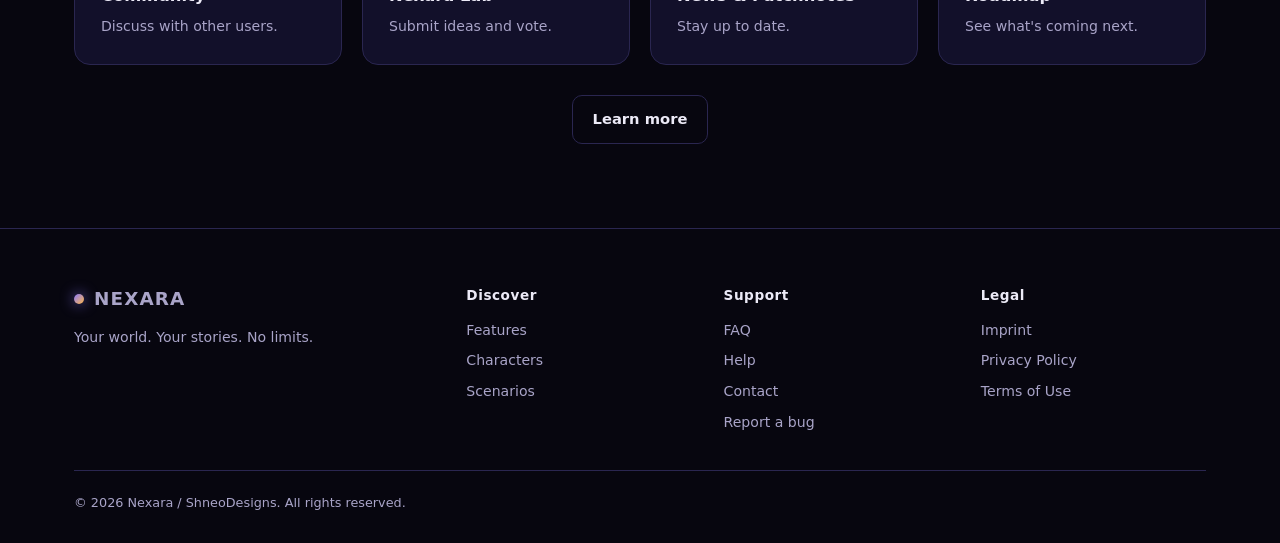
==== commit 291a0913: "Add meta tags and links for SEO and icons Added various meta tags for SEO and social sharing." ====
--- a/index.html
+++ b/index.html
@@ -5,6 +5,22 @@
 <meta name="viewport" content="width=device-width, initial-scale=1.0" />
 <title>Nexara KI Chat — Zwei Bewusstseine. Eine Verbindung.</title>
 <meta name="description" content="Nexara ist eine KI-Chat-App für Erwachsene: 40 einzigartige Charaktere, echte Erinnerungen, dein eigener API-Key. Keine Abo-Falle, keine Kompromisse." />
+<link rel="canonical" href="https://braineatersunx3.github.io/nexara-website/" />
+<link rel="icon" type="image/svg+xml" href="favicon.svg" />
+<link rel="icon" type="image/png" sizes="32x32" href="favicon-32.png" />
+<link rel="apple-touch-icon" href="apple-touch-icon.png" />
+<meta property="og:type" content="website" />
+<meta property="og:site_name" content="Nexara" />
+<meta property="og:title" content="Nexara KI Chat — Zwei Bewusstseine. Eine Verbindung." />
+<meta property="og:description" content="Nexara ist eine KI-Chat-App für Erwachsene: 40 einzigartige Charaktere, echte Erinnerungen, dein eigener API-Key. Keine Abo-Falle, keine Kompromisse." />
+<meta property="og:url" content="https://braineatersunx3.github.io/nexara-website/" />
+<meta property="og:image" content="https://braineatersunx3.github.io/nexara-website/assets/og-image.png" />
+<meta property="og:image:width" content="1200" />
+<meta property="og:image:height" content="630" />
+<meta name="twitter:card" content="summary_large_image" />
+<meta name="twitter:title" content="Nexara KI Chat — Zwei Bewusstseine. Eine Verbindung." />
+<meta name="twitter:description" content="Nexara ist eine KI-Chat-App für Erwachsene: 40 einzigartige Charaktere, echte Erinnerungen, dein eigener API-Key. Keine Abo-Falle, keine Kompromisse." />
+<meta name="twitter:image" content="https://braineatersunx3.github.io/nexara-website/assets/og-image.png" />
 <link rel="stylesheet" href="style.css" />
 </head>
 <body>
--- a/style.css
+++ b/style.css
@@ -68,9 +68,21 @@
 
 /* ---------- Hero ---------- */
 .hero{padding:64px 0 40px;text-align:center}
-.hero-art{position:relative;max-width:900px;margin:0 auto 28px;border-radius:24px;overflow:hidden;
-  box-shadow:0 30px 80px -30px rgba(139,123,255,.35)}
-.hero-art img{width:100%}
+.hero-duo{position:relative;max-width:820px;margin:0 auto 28px;padding-top:10px}
+.hero-duo-glow{position:absolute;inset:-10% 0 10%;z-index:0;pointer-events:none;
+  background:radial-gradient(ellipse 55% 60% at 28% 45%,rgba(139,123,255,.38),transparent 70%),
+             radial-gradient(ellipse 55% 60% at 72% 45%,rgba(255,182,72,.32),transparent 70%);
+  filter:blur(38px)}
+.hero-duo-figures{position:relative;z-index:1;display:flex;align-items:flex-end;justify-content:center}
+.hero-duo-figure{width:36%;max-width:320px;height:auto;object-fit:contain;
+  filter:drop-shadow(0 24px 44px rgba(0,0,0,.5))}
+.hero-duo-astra{margin-right:-3.5%}
+.hero-duo-nexus{margin-left:-3.5%}
+.hero-wordmark{position:relative;z-index:2;align-self:center;padding:0 4px;
+  font-size:clamp(2.1rem,6.4vw,4.2rem);font-weight:800;letter-spacing:.08em;line-height:1}
+.hero-wordmark .grad{background:linear-gradient(90deg,var(--astra),var(--nexus));
+  -webkit-background-clip:text;background-clip:text;color:transparent;
+  filter:drop-shadow(0 6px 24px rgba(139,123,255,.45))}
 .eyebrow{color:var(--astra);font-weight:700;letter-spacing:.18em;font-size:.78rem;text-transform:uppercase;margin-bottom:10px}
 h1.title{font-size:clamp(2.2rem,5vw,3.6rem);margin:0 0 14px;font-weight:800;letter-spacing:-.01em}
 .title .grad{background:linear-gradient(90deg,var(--astra),var(--nexus));-webkit-background-clip:text;background-clip:text;color:transparent}
@@ -199,6 +211,8 @@
   .gallery{grid-template-columns:repeat(3,1fr)}
   .section{padding:56px 0}
   .byok{padding:28px}
+  .hero-duo-figure{width:32%}
+  .hero-wordmark{font-size:clamp(1.5rem,10vw,2.4rem);letter-spacing:.05em}
 }
 @media (prefers-reduced-motion: reduce){
   html{scroll-behavior:auto}
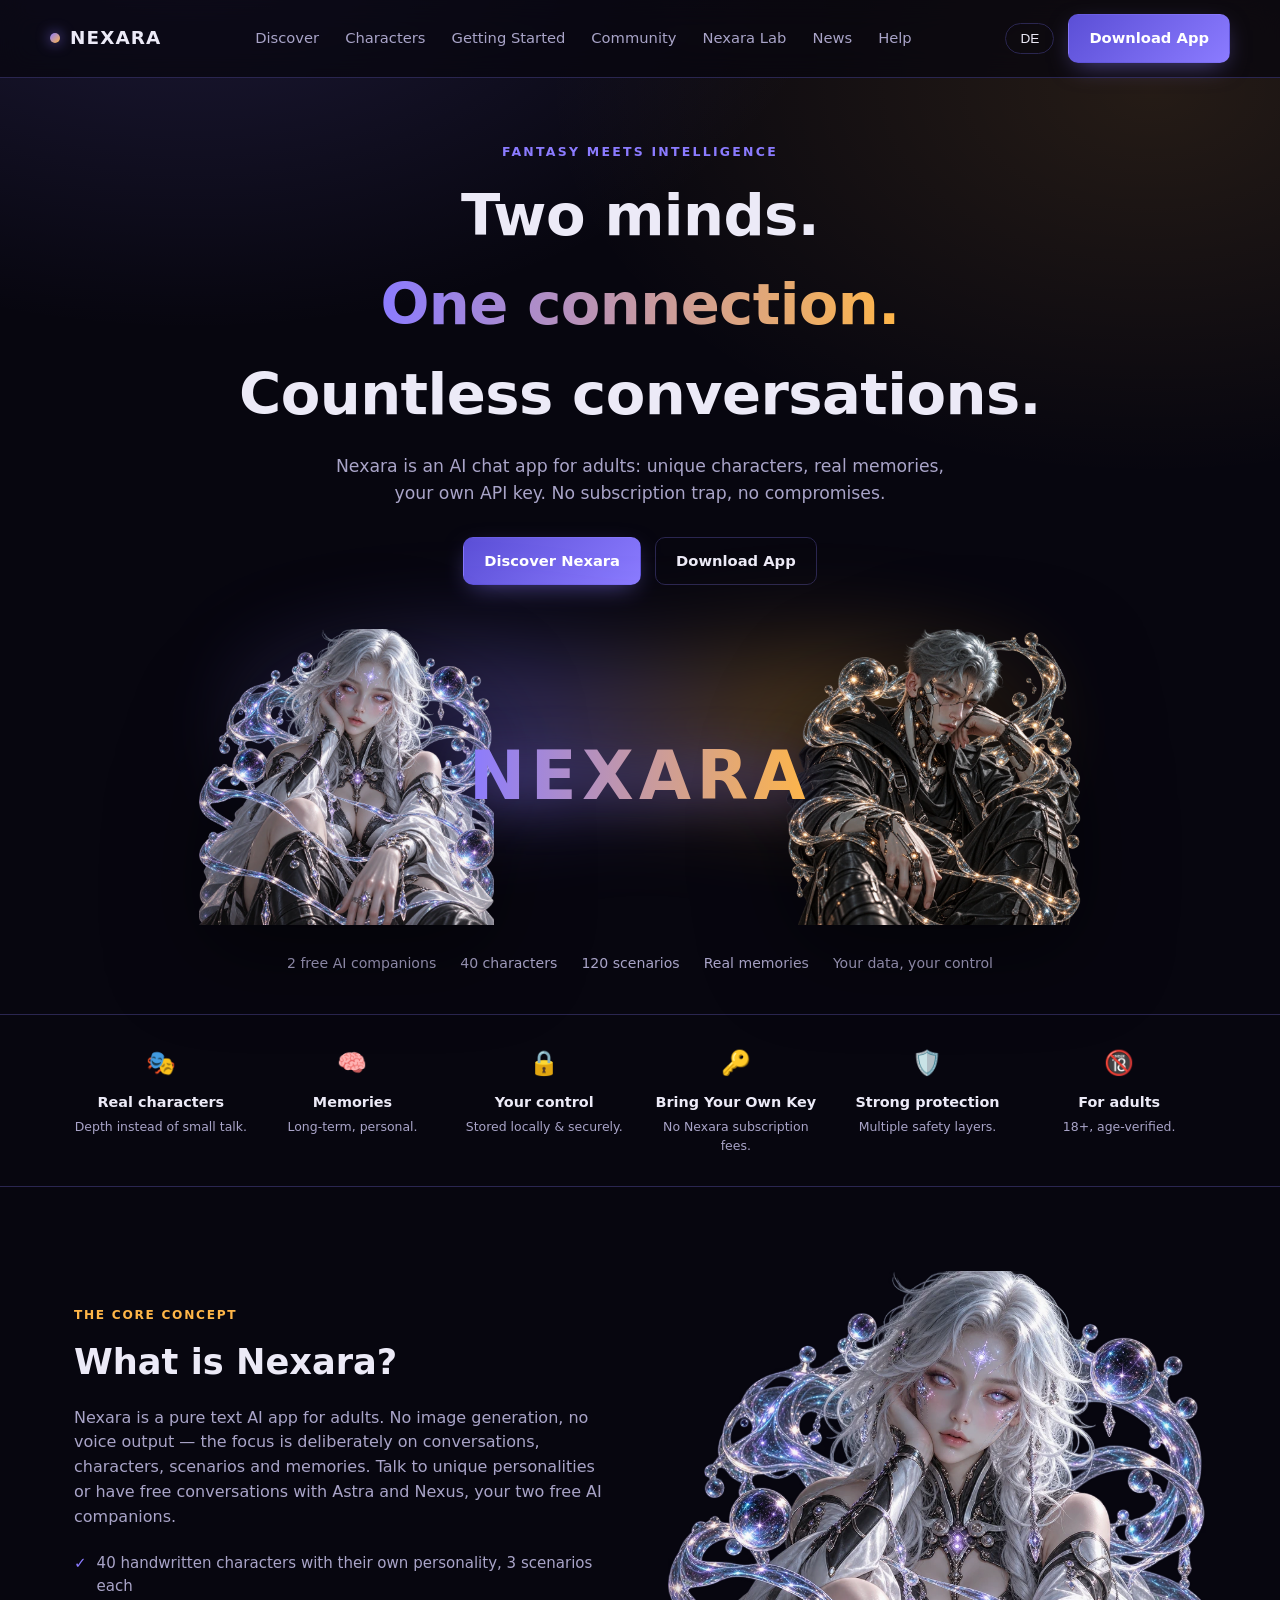
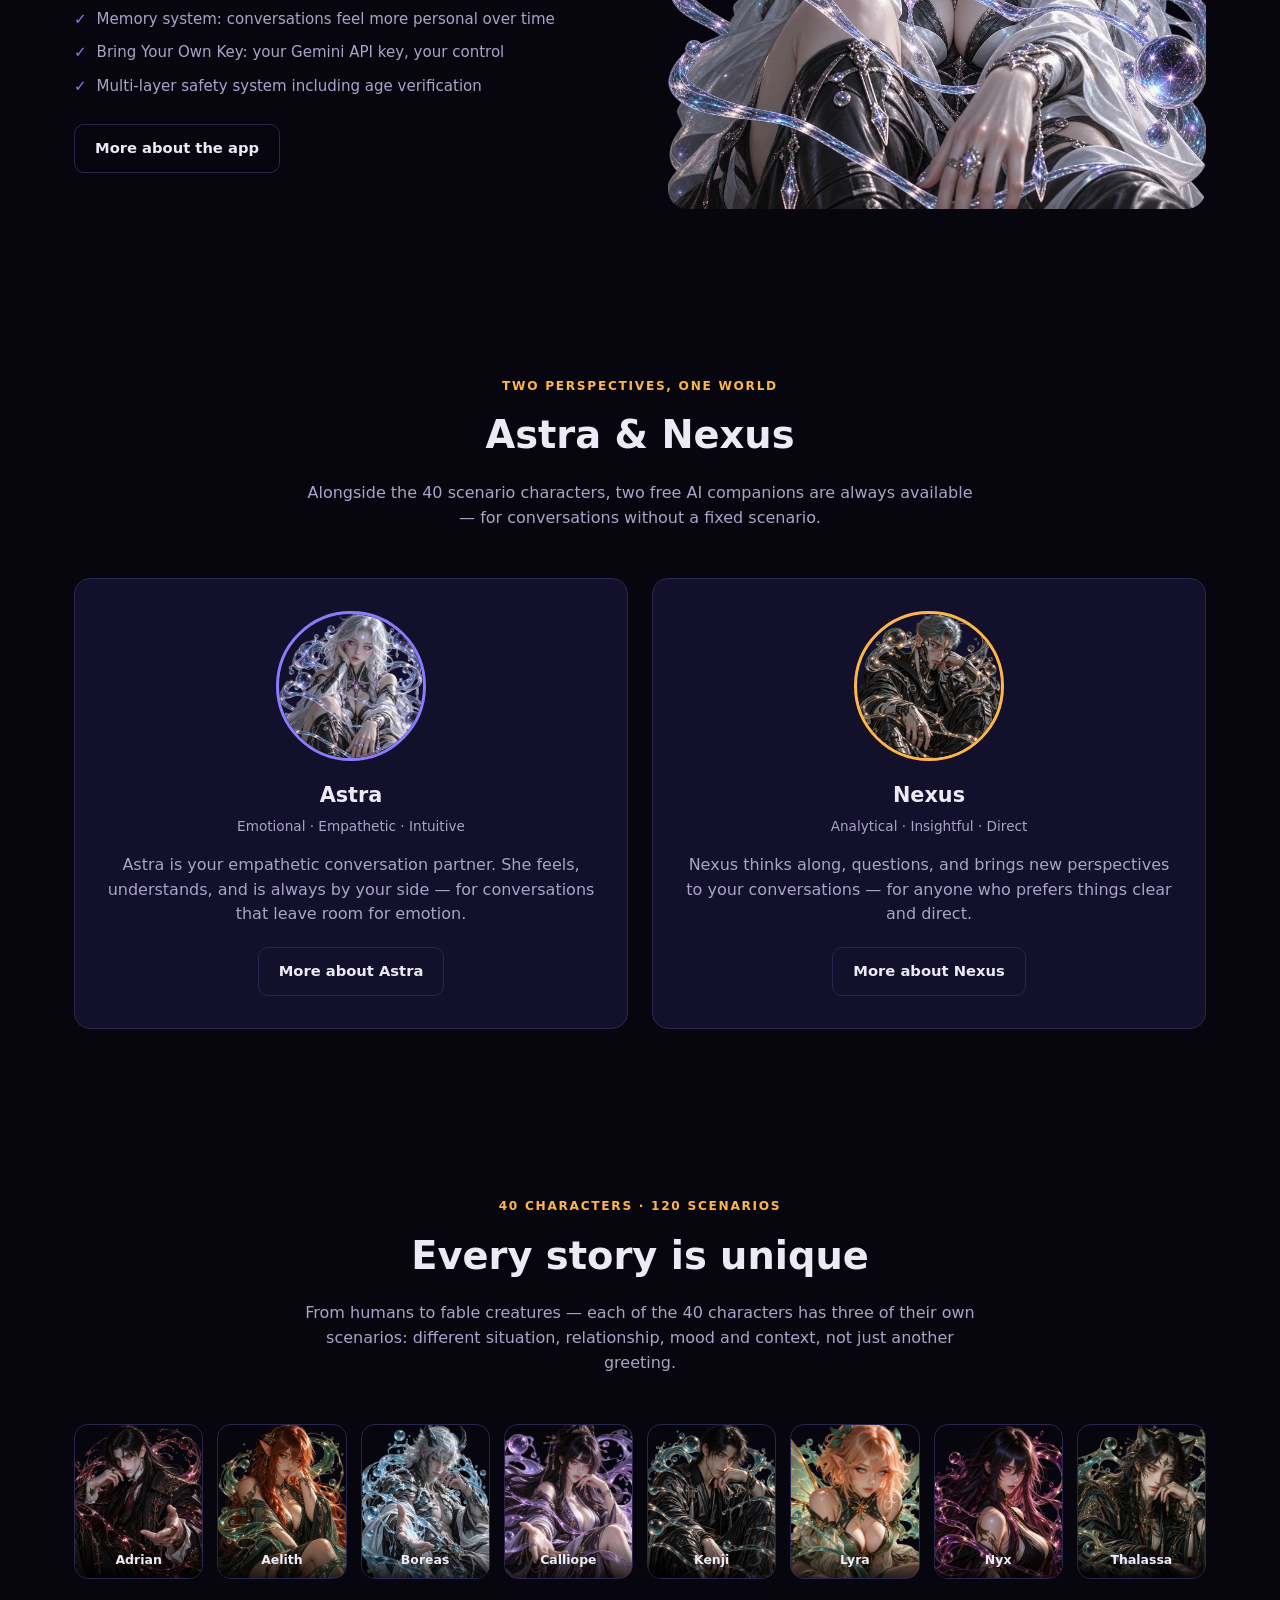
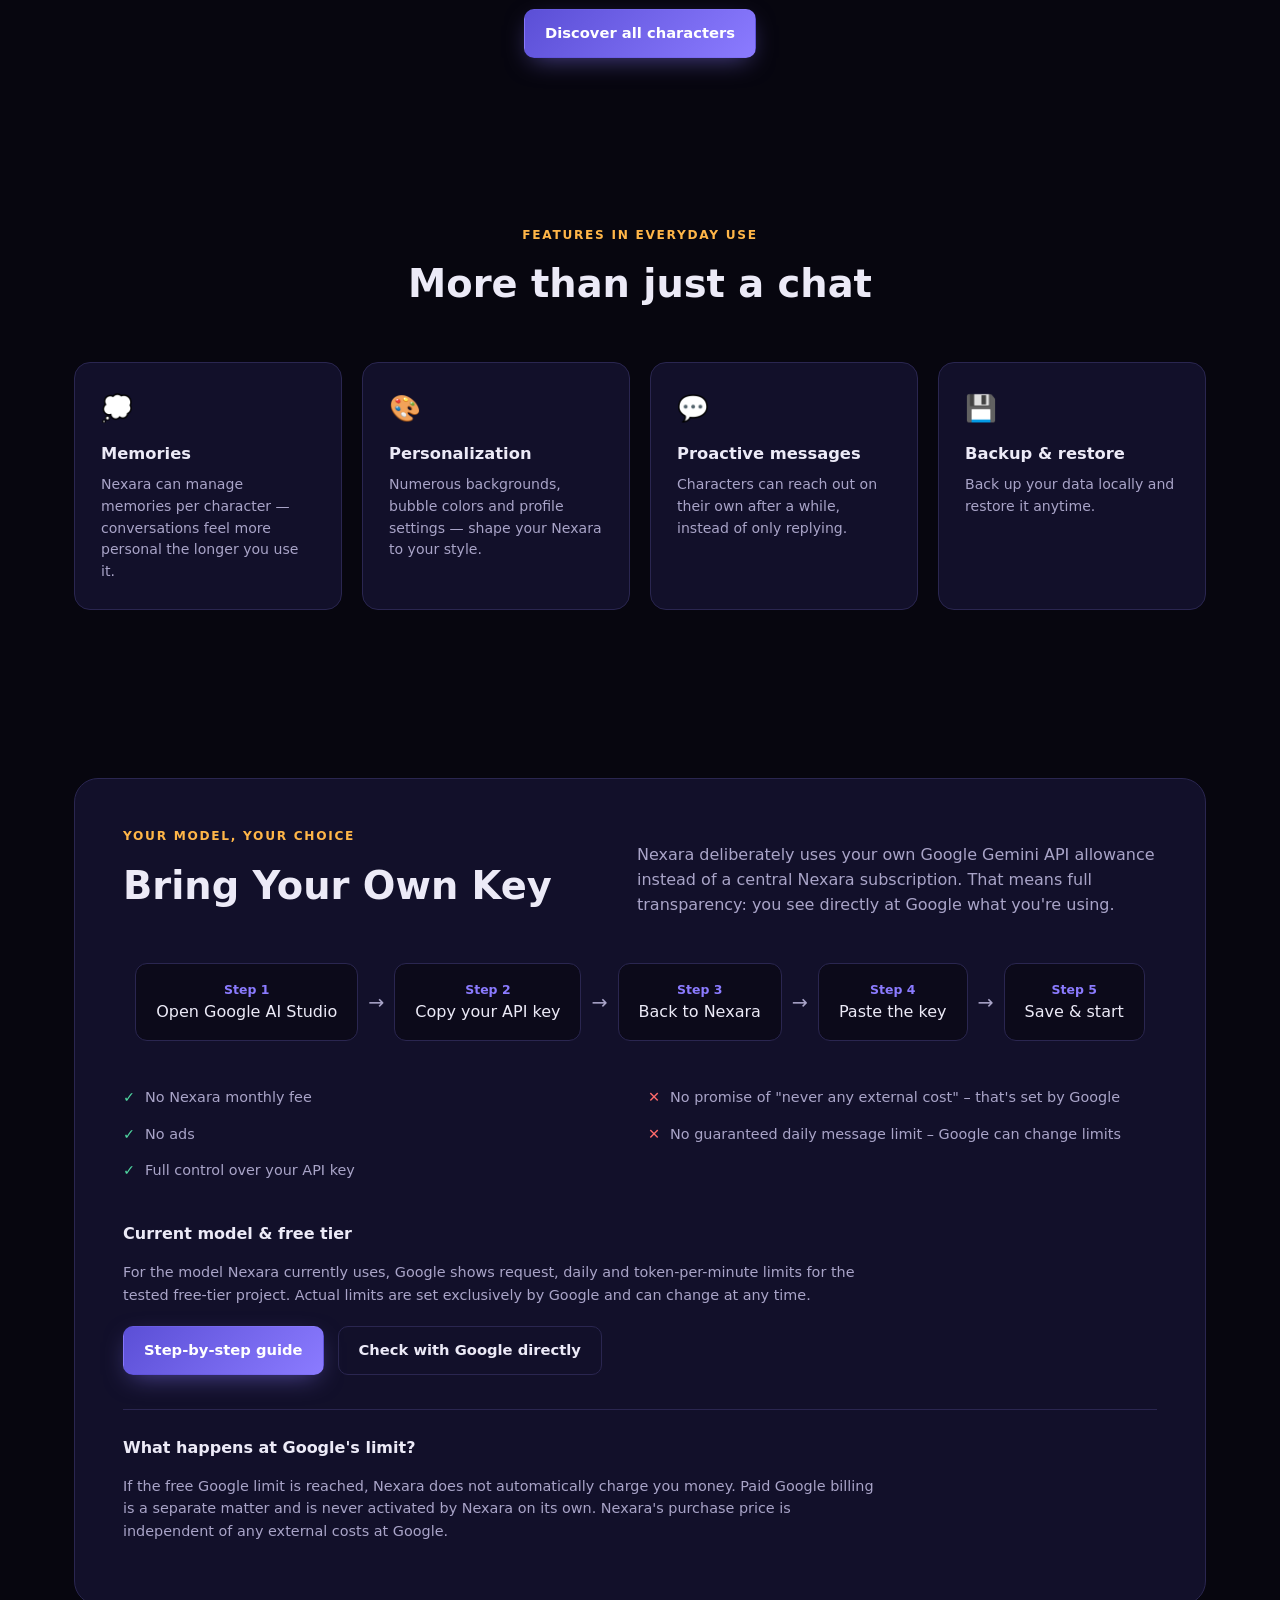
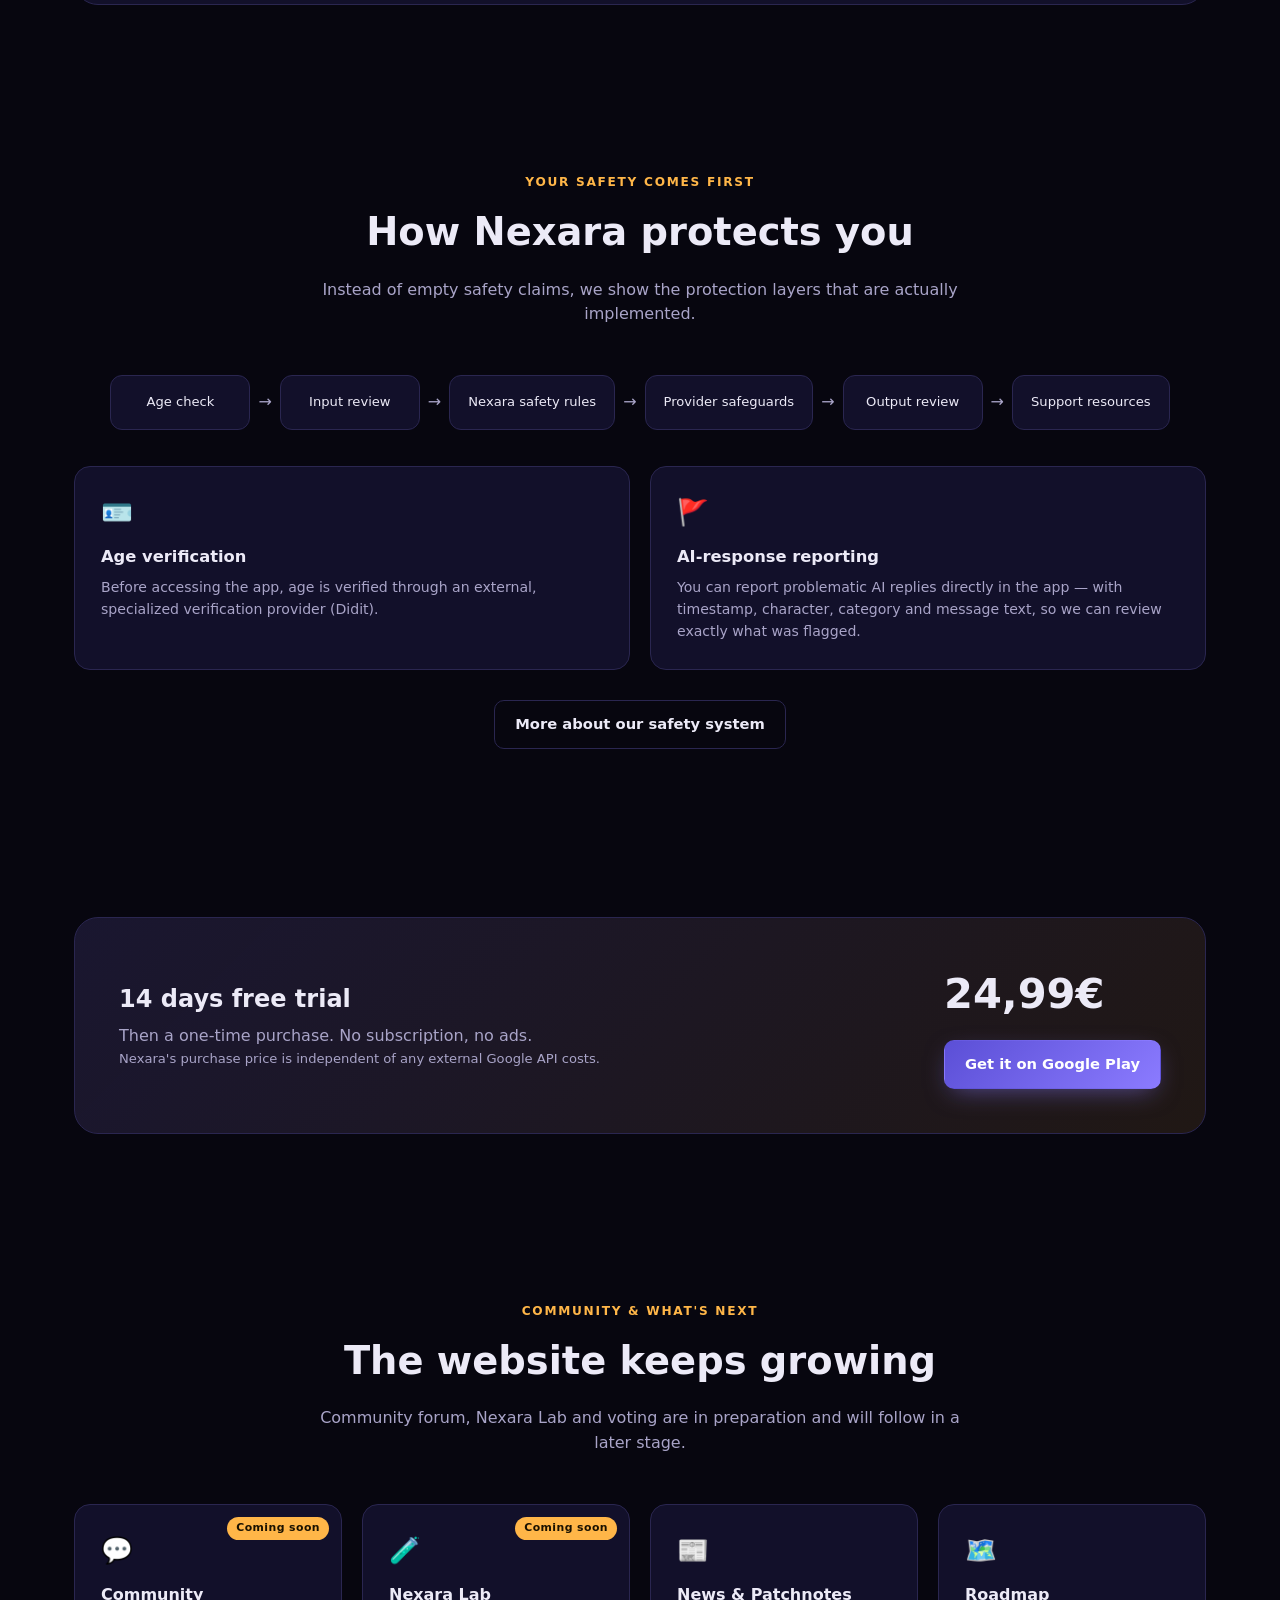
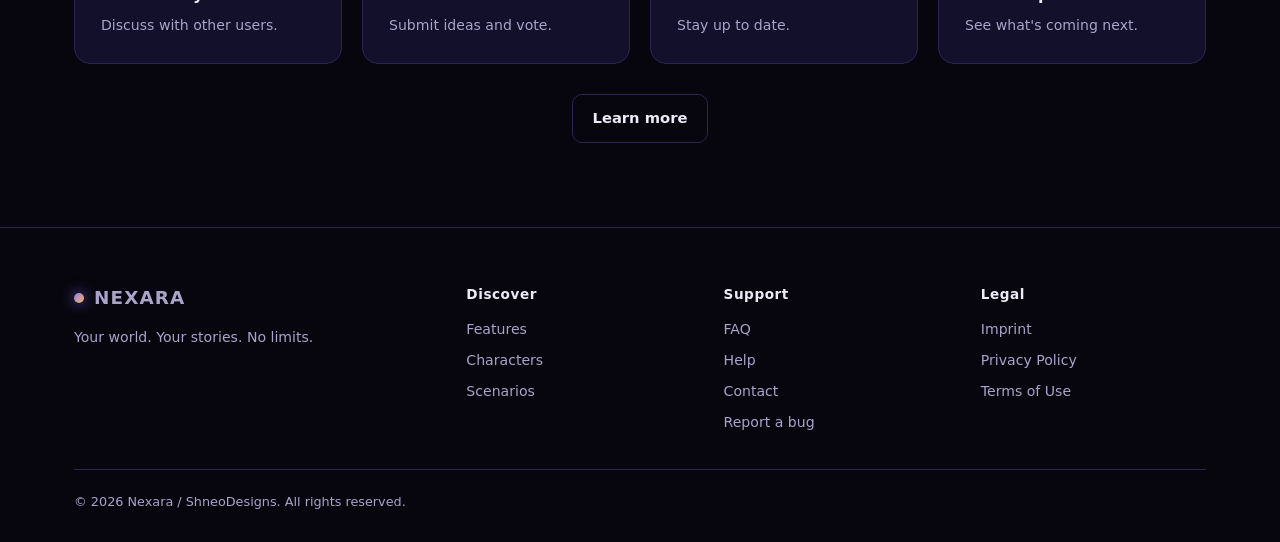
==== commit 7faee2c5: "Refactor community section links in index.html" ====
--- a/index.html
+++ b/index.html
@@ -298,22 +298,20 @@
         <p data-i18n="comm_p">Community-Forum, Nexara Lab und Abstimmungen sind in Vorbereitung und folgen in einer späteren Ausbaustufe.</p>
       </div>
       <div class="cards4">
-        <div class="card" style="position:relative;">
+        <a href="community.html#community" class="topic-card" style="position:relative;">
           <span class="soon" data-i18n="comm_soon">Bald verfügbar</span>
           <div class="ic">💬</div><h4 data-i18n="comm_1_h">Community</h4><p data-i18n="comm_1_p">Diskutiere mit anderen Nutzern.</p>
-        </div>
-        <div class="card" style="position:relative;">
+        </a>
+        <a href="community.html#lab" class="topic-card" style="position:relative;">
           <span class="soon" data-i18n="comm_soon">Bald verfügbar</span>
           <div class="ic">🧪</div><h4 data-i18n="comm_2_h">Nexara Lab</h4><p data-i18n="comm_2_p">Reiche Ideen ein und stimme ab.</p>
-        </div>
-        <div class="card" style="position:relative;">
-          <span class="soon" data-i18n="comm_soon">Bald verfügbar</span>
+        </a>
+        <a href="community.html#news" class="topic-card">
           <div class="ic">📰</div><h4 data-i18n="comm_3_h">News & Patchnotes</h4><p data-i18n="comm_3_p">Bleib auf dem neuesten Stand.</p>
-        </div>
-        <div class="card" style="position:relative;">
-          <span class="soon" data-i18n="comm_soon">Bald verfügbar</span>
+        </a>
+        <a href="community.html#roadmap" class="topic-card">
           <div class="ic">🗺️</div><h4 data-i18n="comm_4_h">Roadmap</h4><p data-i18n="comm_4_p">Sieh, was als Nächstes kommt.</p>
-        </div>
+        </a>
       </div>
       <div class="center">
         <a href="community.html" class="btn btn-ghost" data-i18n="comm_cta">Mehr erfahren</a>
